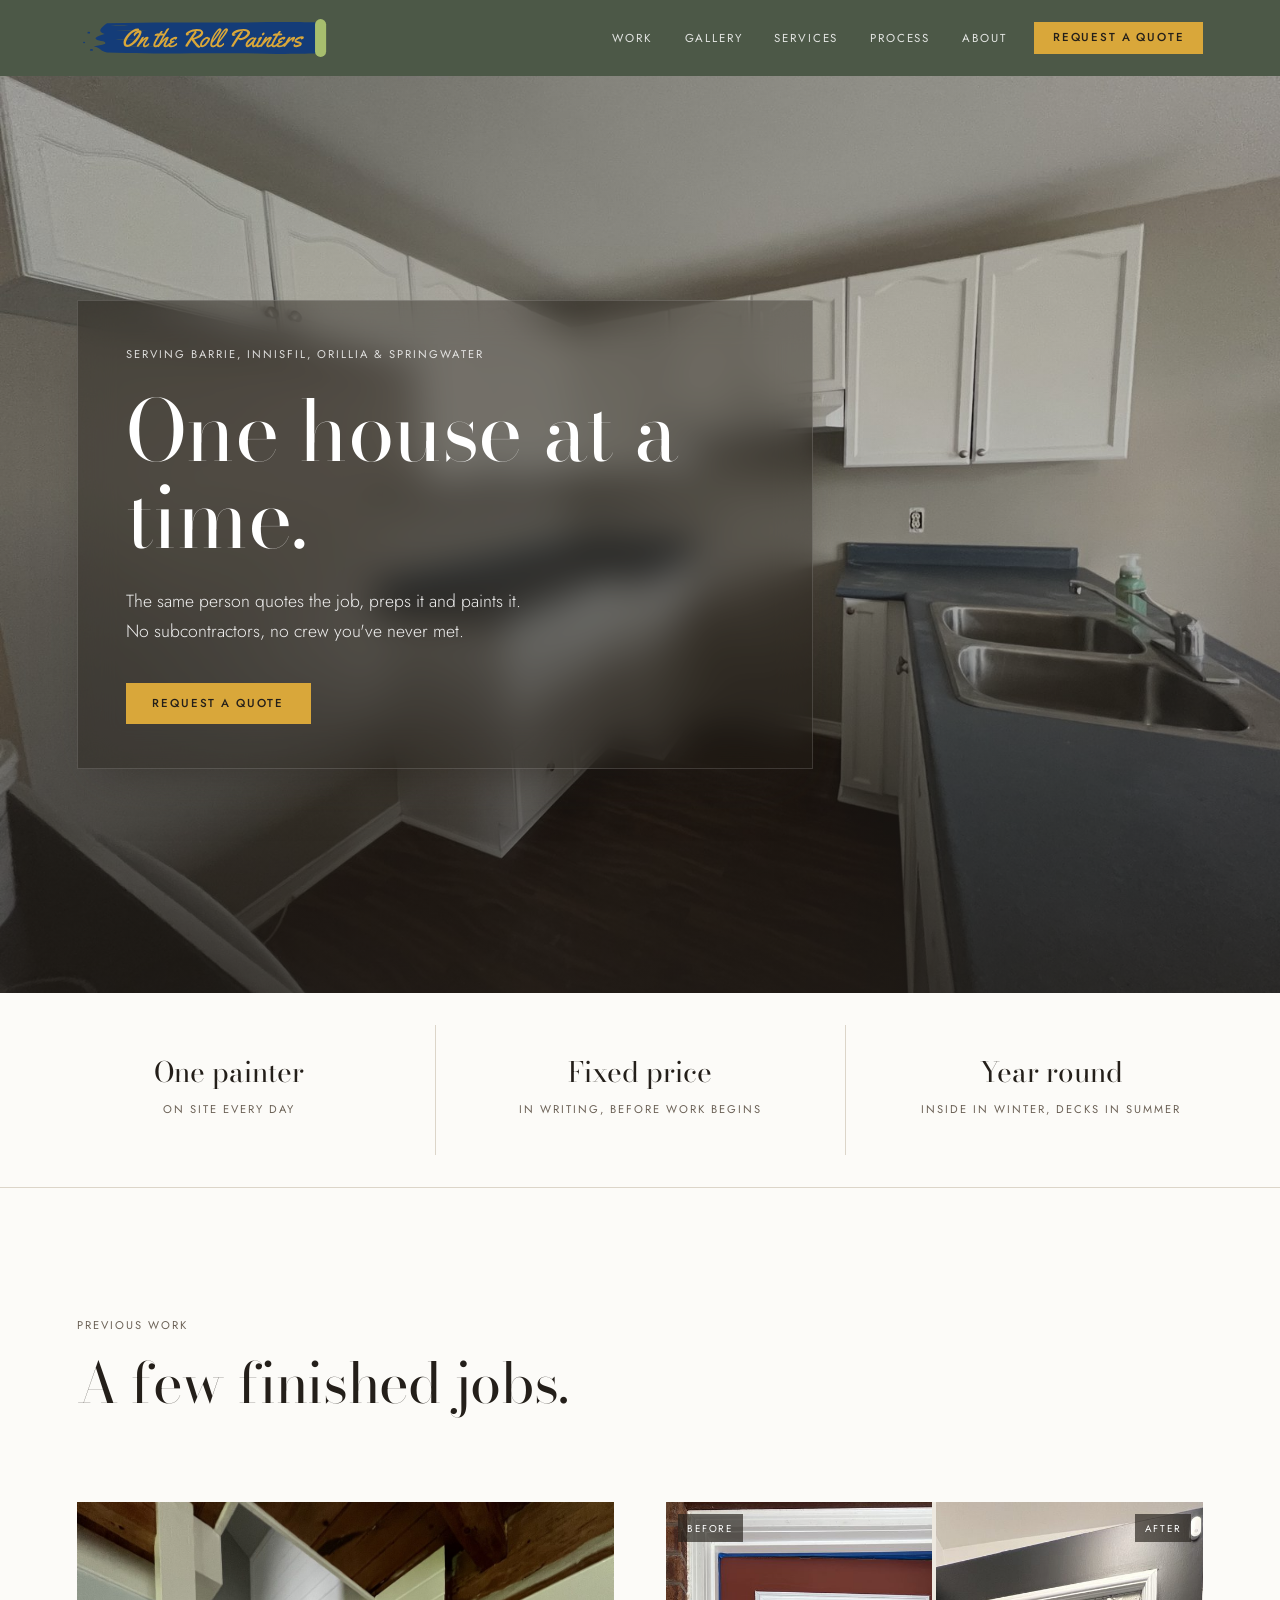
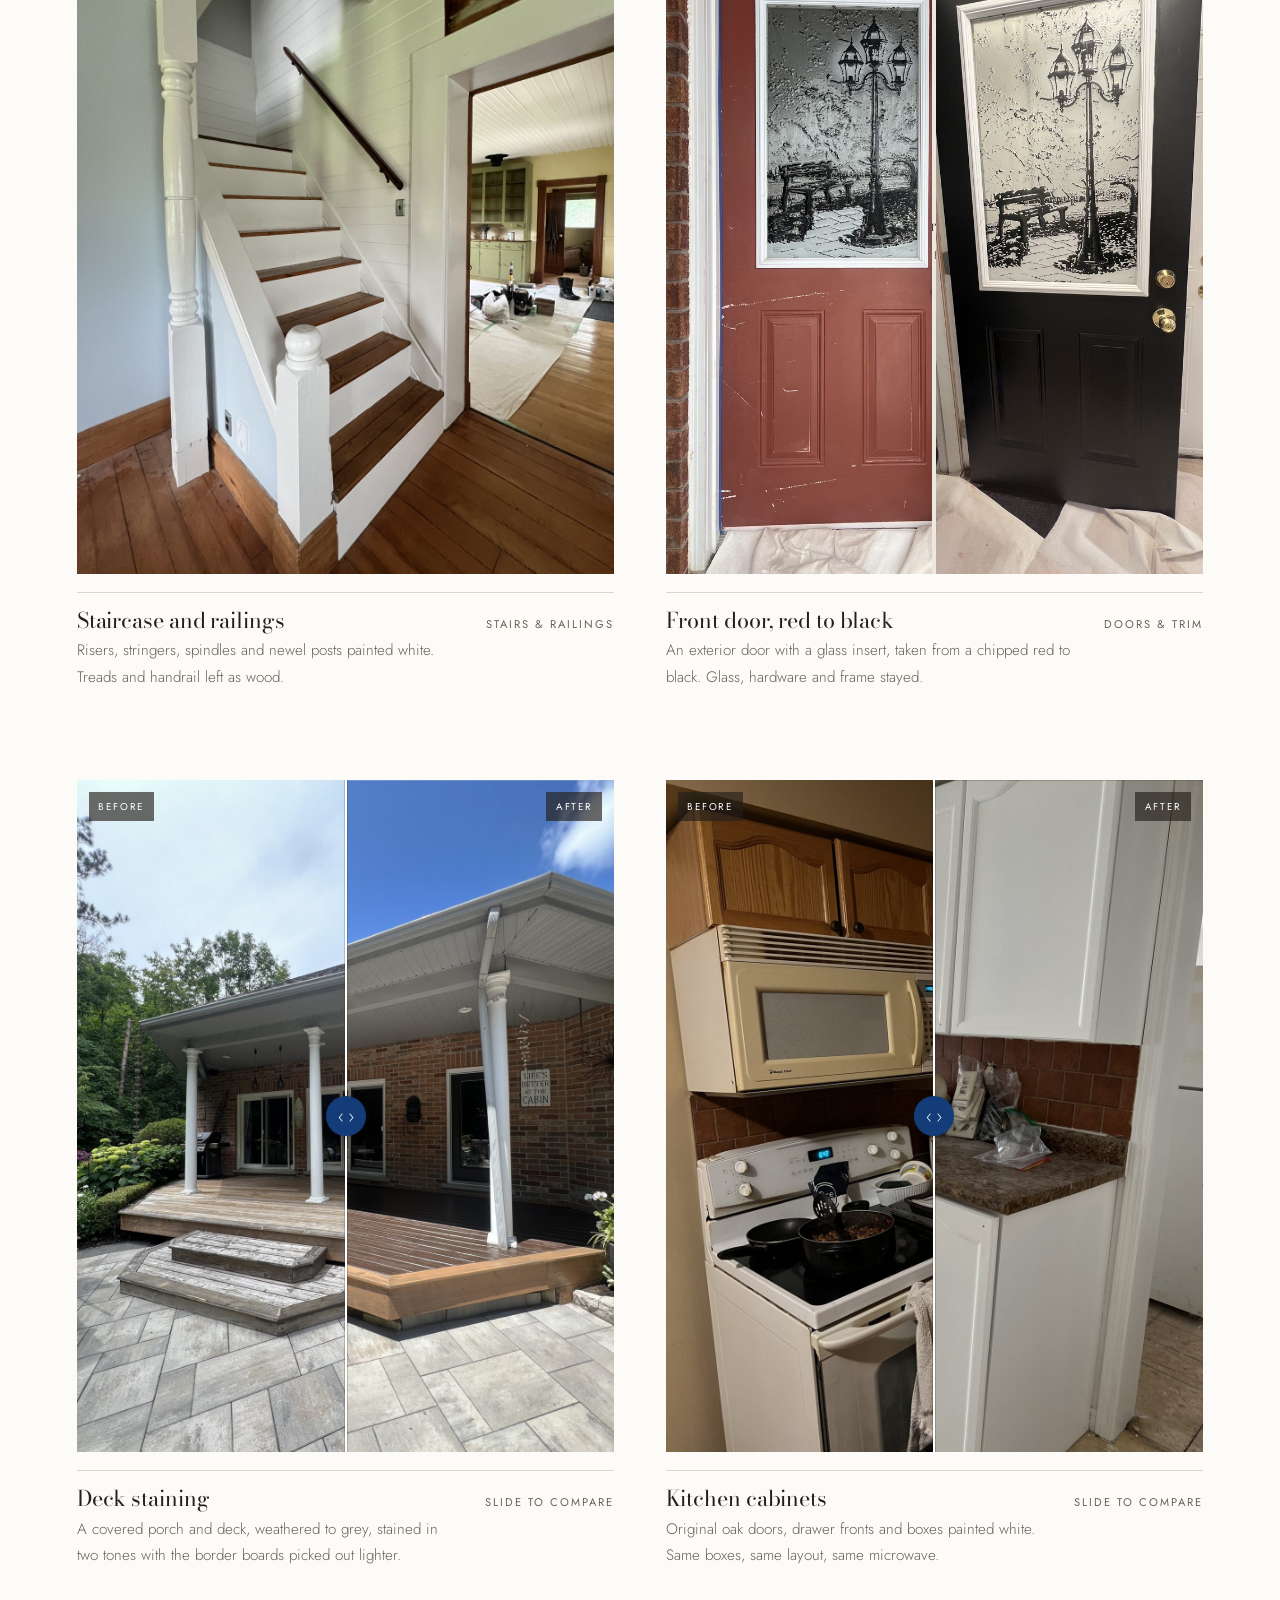
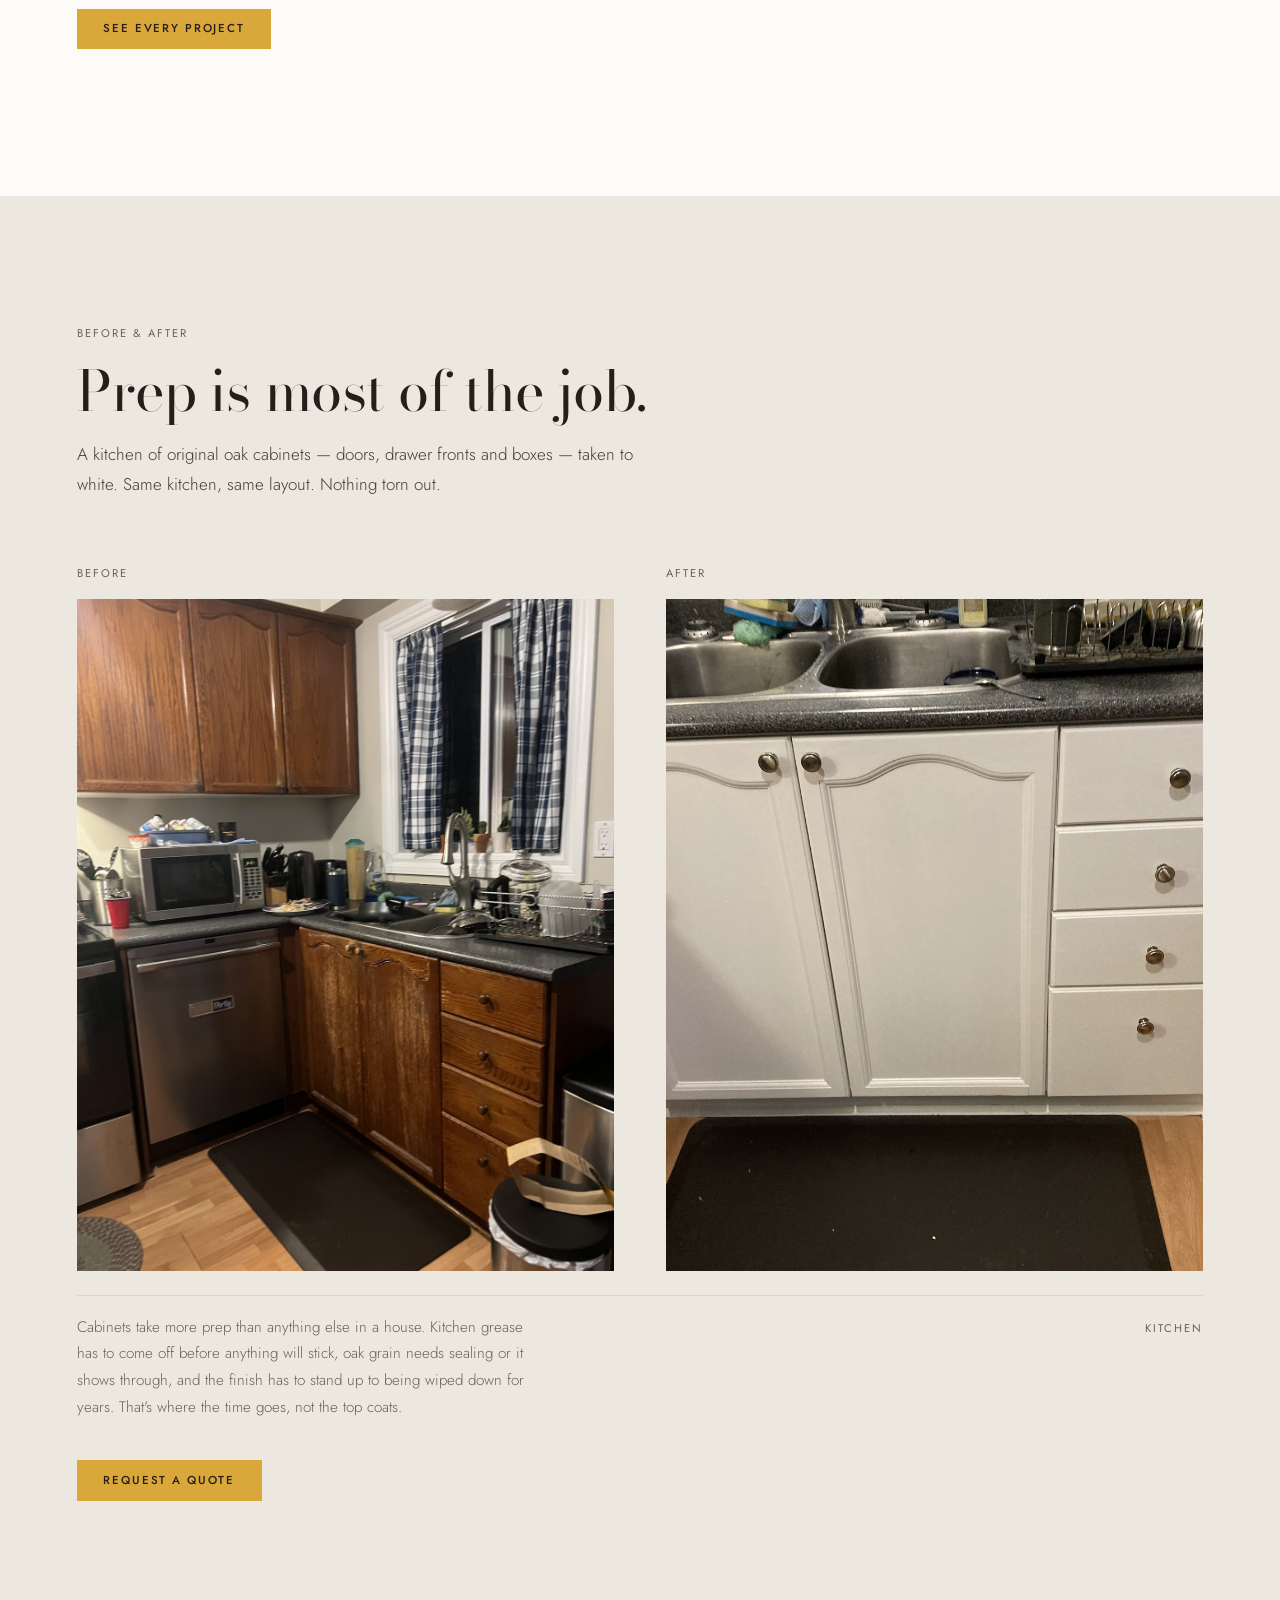
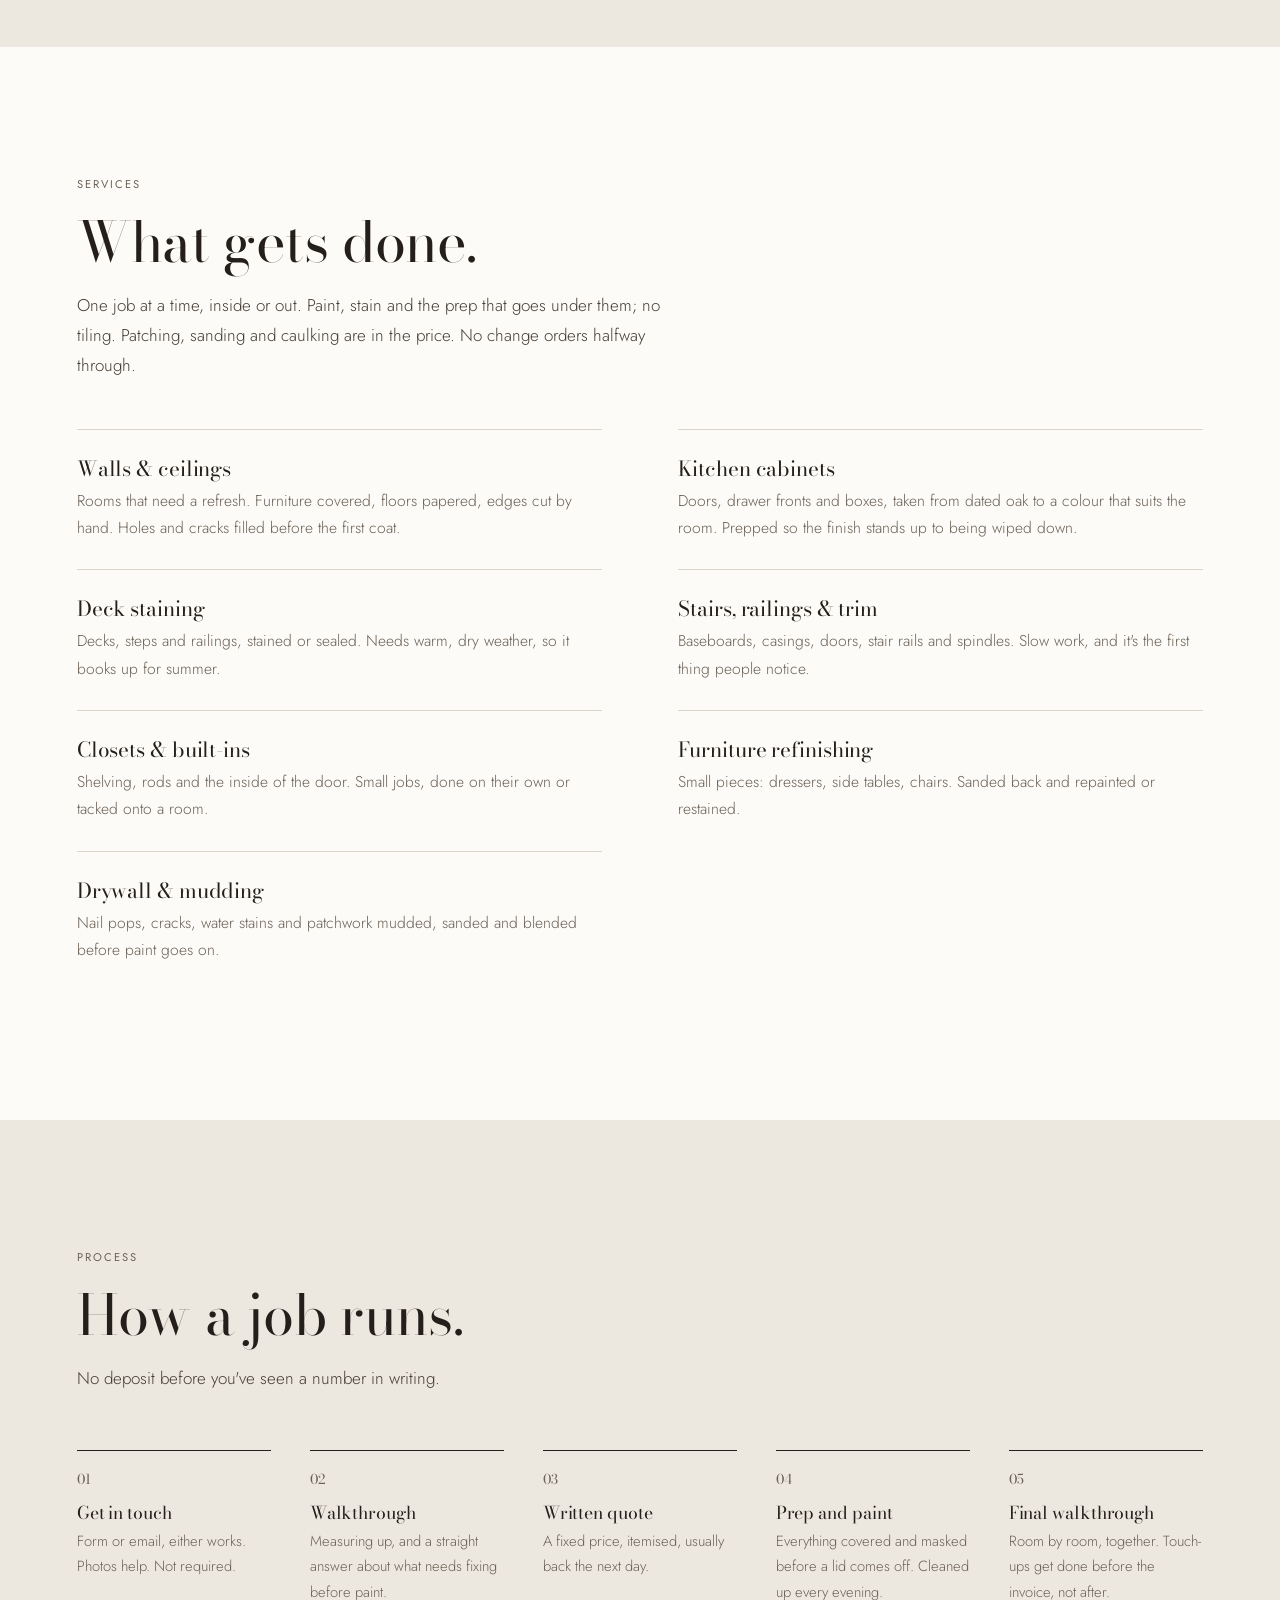
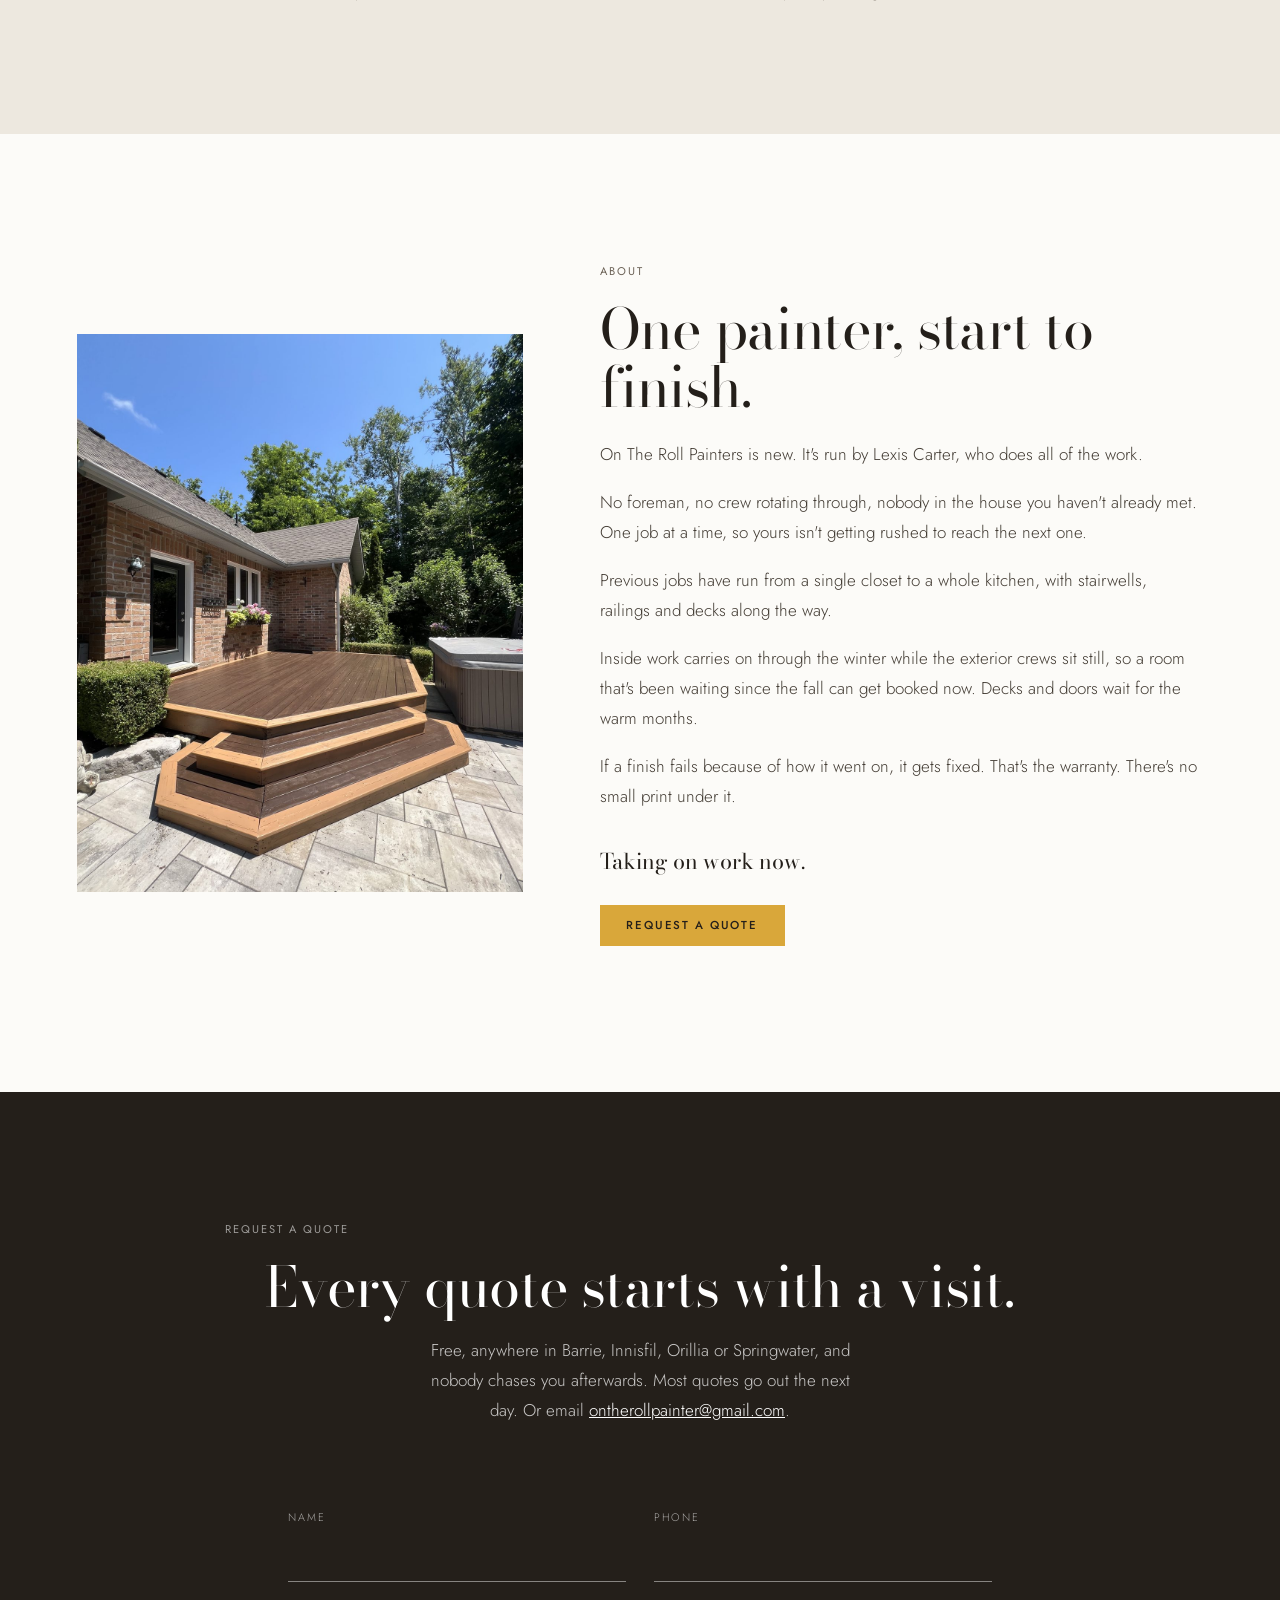
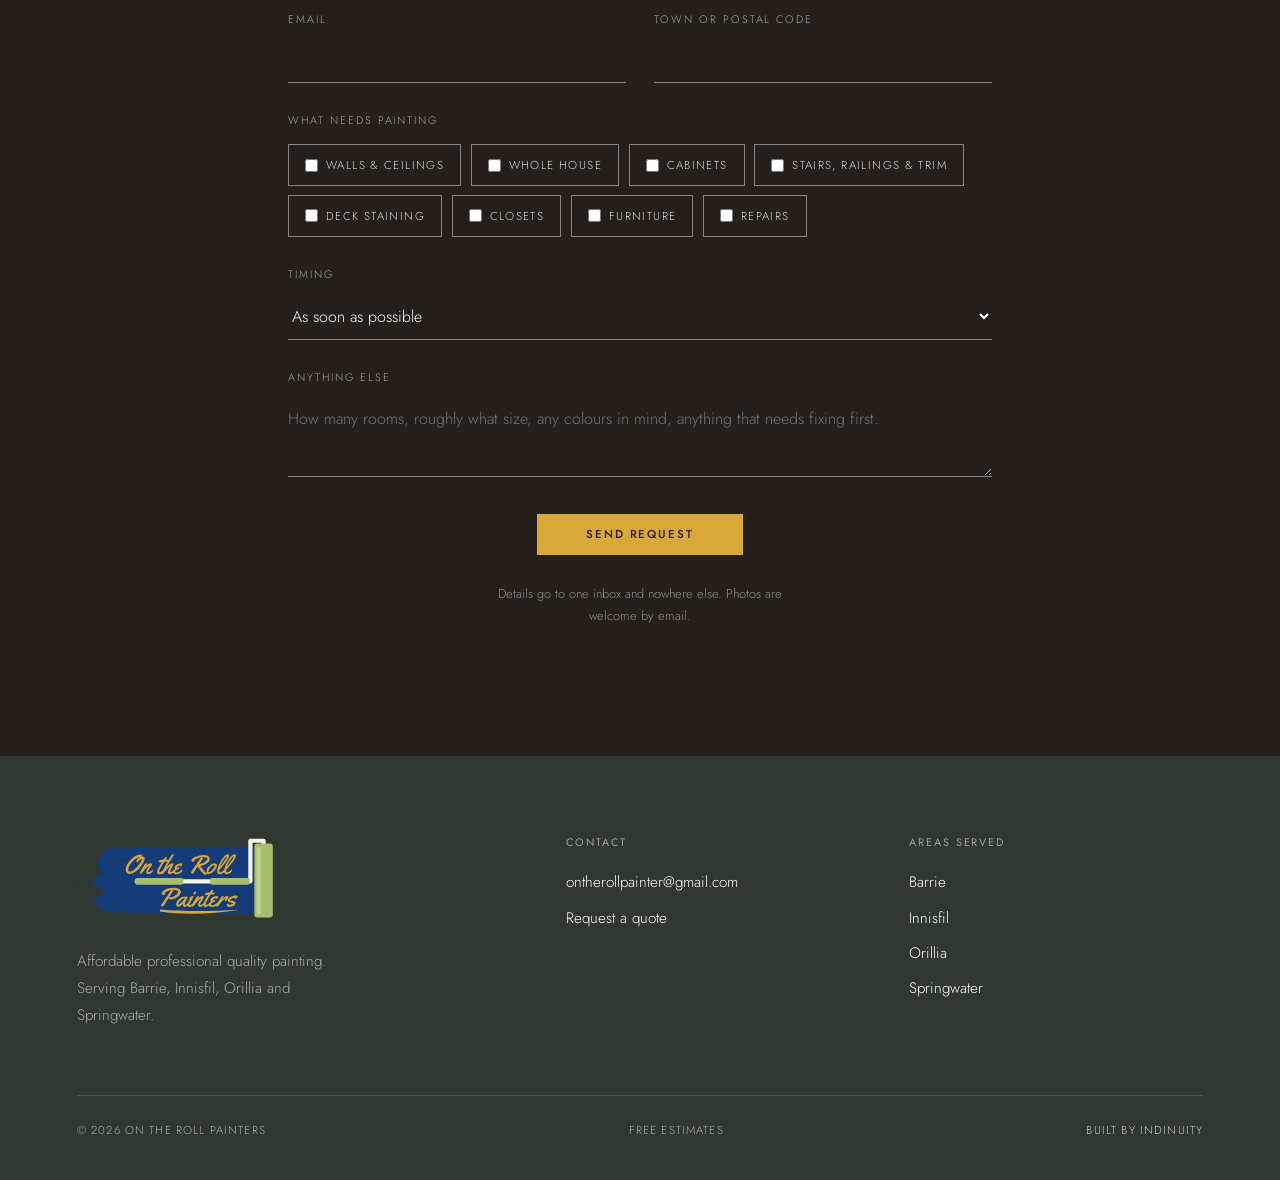
==== index.html @ 5d41229e "Home: front door before/after replaces the stairwell; porch deck slider - The stairwell photo showed" ====
<!DOCTYPE html>
<html lang="en-CA">
<head>
<meta charset="utf-8">
<meta name="viewport" content="width=device-width, initial-scale=1">

<!-- ============================================================
     FILL THESE IN — search for FILL: to find every spot
     ============================================================ -->
<title>On The Roll Painters — Barrie, Innisfil, Orillia &amp; Springwater</title>
<meta name="description" content="Affordable professional quality painting. Serving Barrie, Innisfil, Orillia and Springwater. One painter, careful prep, and a written quote before work starts.">
<link rel="canonical" href="https://ontherollpainter.ca/">
<meta name="theme-color" content="#4C5847">

<meta property="og:type" content="website">
<meta property="og:site_name" content="On The Roll Painters">
<meta property="og:locale" content="en_CA">
<meta property="og:url" content="https://ontherollpainter.ca/">
<meta property="og:title" content="On The Roll Painters — Affordable Professional Quality Painting">
<meta property="og:description" content="Painting, cabinet refinishing and deck staining in Barrie, Innisfil, Orillia and Springwater. Careful prep, tidy sites, and a written quote before any work starts.">
<meta property="og:image" content="https://ontherollpainter.ca/images/og-image.png">
<meta property="og:image:type" content="image/png">
<meta property="og:image:width" content="1200">
<meta property="og:image:height" content="630">
<meta property="og:image:alt" content="On The Roll Painters — navy paint-strip logo on olive. Affordable professional quality painting. Barrie, Innisfil, Orillia, Springwater.">
<meta name="twitter:card" content="summary_large_image">
<meta name="twitter:title" content="On The Roll Painters — Affordable Professional Quality Painting">
<meta name="twitter:description" content="Painting, cabinet refinishing and deck staining in Barrie, Innisfil, Orillia and Springwater. Careful prep, tidy sites, and a written quote before any work starts.">
<meta name="twitter:image" content="https://ontherollpainter.ca/images/og-image.png">

<link rel="icon" href="images/favicon.svg" type="image/svg+xml">
<link rel="icon" href="images/favicon.png" type="image/png" sizes="512x512">
<link rel="apple-touch-icon" href="images/apple-touch-icon.png" sizes="180x180">
<link rel="manifest" href="site.webmanifest">
<link rel="preconnect" href="https://fonts.googleapis.com">
<link rel="preconnect" href="https://fonts.gstatic.com" crossorigin>
<link href="https://fonts.googleapis.com/css2?family=Bodoni+Moda:ital,opsz,wght@0,6..96,400;0,6..96,500;0,6..96,600;1,6..96,400&family=Jost:wght@300;400;500&display=swap" rel="stylesheet">

<!-- FILL: structured data for local search. Keep it in step with the visible page:
     same email, same towns, same services. No phone or address here, by request — do not
     add them without asking. -->
<script type="application/ld+json">
{
  "@context": "https://schema.org",
  "@type": "HousePainter",
  "@id": "https://ontherollpainter.ca/#business",
  "name": "On The Roll Painters",
  "url": "https://ontherollpainter.ca/",
  "email": "ontherollpainter@gmail.com",
  "slogan": "Affordable Professional Quality Painting",
  "description": "Affordable professional quality painting: rooms, kitchen cabinets, stairs and railings, closets, furniture, drywall repair and deck staining. Paint only, no tiling. Serving Barrie, Innisfil, Orillia and Springwater. One painter, start to finish. Written quotes before any work starts.",
  "image": "https://ontherollpainter.ca/images/hero.jpg",
  "logo": "https://ontherollpainter.ca/images/logo-full.png",
  "founder": {"@type": "Person", "name": "Lexis Carter"},
  "areaServed": ["Barrie", "Innisfil", "Orillia", "Springwater"],
  "priceRange": "$",
  "knowsAbout": ["Interior painting", "Kitchen cabinet painting", "Deck staining", "Stair and railing painting", "Closet painting", "Furniture refinishing", "Drywall repair"]
}
</script>

<link rel="stylesheet" href="styles.css">
</head>
<body>

<a class="skip" href="#main">Skip to content</a>

<header class="bar">
  <div class="wrap">
    <a class="brand" href="#top">
      <img src="images/logo.svg" alt="On The Roll Painters" width="1497" height="261">
    </a>
    <button class="menu-btn" type="button" aria-expanded="false" aria-controls="nav">Menu</button>
    <nav id="nav" aria-label="Main">
      <a href="#work">Work</a>
      <a href="gallery.html">Gallery</a>
      <a href="#services">Services</a>
      <a href="#process">Process</a>
      <a href="#about">About</a>
      <a href="#quote" class="navcta">Request a quote</a>
    </nav>
    <a class="mini" href="#quote">Quote</a>
    <a class="btn btn-sm" href="#quote">Request a quote</a>
  </div>
</header>

<main id="main">

<section class="hero">
  <figure class="shot">
    <img src="images/hero.jpg" alt="A kitchen with freshly painted white cabinets and dark counters" fetchpriority="high" decoding="async" onerror="this.classList.add('missing')">
    <span class="ph" aria-hidden="true"><b>images/hero.jpg</b>Your strongest photograph, landscape, shot in good light</span>
  </figure>
  <div class="scrim"></div>
  <div class="hero-inner wrap">
    <div class="hero-panel">
      <p class="caps kicker">Serving Barrie, Innisfil, Orillia &amp; Springwater</p>
      <h1>One house at a time.</h1>
      <p class="lede">The same person quotes the job, preps it and paints it. No subcontractors, no crew you've never met.</p>
      <a class="btn" href="#quote">Request a quote</a>
    </div>
  </div>
</section>

<div class="specs">
  <div class="wrap">
    <!-- FILL: these are promises, not history, so they are all true from day one.
         When you get liability insurance, add a fourth panel here:
         <div><b>Insured</b><span class="caps">$2M liability coverage</span></div>
         and change .specs .wrap to repeat(4,1fr) in the CSS above. -->
    <div><b>One painter</b><span class="caps">On site every day</span></div>
    <div><b>Fixed price</b><span class="caps">In writing, before work begins</span></div>
    <div><b>Year round</b><span class="caps">Inside in winter, decks in summer</span></div>
  </div>
</div>

<section id="work">
  <div class="wrap">
    <div class="narrow">
      <p class="caps">Previous work</p>
      <h2>A few finished jobs.</h2>
    </div>

    <!-- FILL: one plate per completed project. The captions below describe what is visible
         in each photo and nothing more — add the detail only you know (what was wrong,
         what you did first, how long it took) and keep it true. The right-hand line
         describes scope rather than dates or addresses. To add a town for the local-search
         benefit, "Barrie" reads fine; "Barrie · 9 days" is a claim you then have to stand
         behind. Photos are portrait pairs; to use a landscape photo on its own, copy the
         single-plate markup from the git history or ask. -->
    <div class="plate pair">
      <div>
        <figure class="shot">
          <img src="images/work-01.jpg" alt="Staircase with white-painted risers and spindles and bare wood treads" loading="lazy" decoding="async" onerror="this.classList.add('missing')">
          <span class="ph" aria-hidden="true"><b>images/work-01.jpg</b>Portrait</span>
        </figure>
        <div class="cap">
          <div>
            <h3>Staircase and railings</h3>
            <p>Risers, stringers, spindles and newel posts painted white. Treads and handrail left as wood.</p>
          </div>
          <div class="meta caps">Stairs &amp; railings</div>
        </div>
      </div>
      <div>
        <!-- Two photos of the same door from different angles, so side by side rather
             than a slider. Each half is cropped to the door; object-position picks where. -->
        <figure class="shot twin twin-door">
          <img class="before" src="images/gallery/front-door-before-1.jpg" alt="A worn red front door with a glass insert, before painting" loading="lazy" decoding="async" onerror="this.classList.add('missing')">
          <img class="after" src="images/gallery/front-door-after-1.jpg" alt="The same door painted black" loading="lazy" decoding="async" onerror="this.classList.add('missing')">
          <span class="ph" aria-hidden="true"><b>images/gallery/front-door-before-1.jpg + -after-1.jpg</b>Before and after, side by side</span>
          <span class="tag tag-b" aria-hidden="true">Before</span>
          <span class="tag tag-a" aria-hidden="true">After</span>
        </figure>
        <div class="cap">
          <div>
            <h3>Front door, red to black</h3>
            <p>An exterior door with a glass insert, taken from a chipped red to black. Glass, hardware and frame stayed.</p>
          </div>
          <div class="meta caps">Doors &amp; trim</div>
        </div>
      </div>
    </div>

    <!-- Before/after sliders. Each needs two photos of the same subject from roughly the
         same spot: images/work-NN-before.jpg and images/work-NN-after.jpg. Drag, hover,
         or use the arrow keys. To turn a slider back into a single photo, copy a figure
         from the pair above. -->
    <div class="plate pair">
      <div>
        <figure class="shot compare">
          <img class="before" src="images/work-03-before.jpg" alt="A covered back porch and deck before staining, the boards weathered to grey" loading="lazy" decoding="async" onerror="this.classList.add('missing')">
          <img class="after" src="images/work-03-after.jpg" alt="The same porch and deck after staining, in two tones" loading="lazy" decoding="async" onerror="this.classList.add('missing')">
          <span class="ph" aria-hidden="true"><b>images/work-03-before.jpg + -after.jpg</b>Before and after, same angle</span>
          <span class="tag tag-b" aria-hidden="true">Before</span>
          <span class="tag tag-a" aria-hidden="true">After</span>
          <span class="divider" aria-hidden="true"></span>
          <input type="range" min="0" max="100" value="50" aria-label="Compare before and after: slide to reveal">
        </figure>
        <div class="cap">
          <div>
            <h3>Deck staining</h3>
            <p>A covered porch and deck, weathered to grey, stained in two tones with the border boards picked out lighter.</p>
          </div>
          <div class="meta caps">Slide to compare</div>
        </div>
      </div>
      <div>
        <figure class="shot compare">
          <img class="before" src="images/work-04-before.jpg" alt="Kitchen with original oak cabinets around the stove, before painting" loading="lazy" decoding="async" onerror="this.classList.add('missing')">
          <img class="after" src="images/work-04-after.jpg" alt="The same kitchen with the cabinets painted white" loading="lazy" decoding="async" onerror="this.classList.add('missing')">
          <span class="ph" aria-hidden="true"><b>images/work-04-before.jpg + -after.jpg</b>Before and after, same angle</span>
          <span class="tag tag-b" aria-hidden="true">Before</span>
          <span class="tag tag-a" aria-hidden="true">After</span>
          <span class="divider" aria-hidden="true"></span>
          <input type="range" min="0" max="100" value="50" aria-label="Compare before and after: slide to reveal">
        </figure>
        <div class="cap">
          <div>
            <h3>Kitchen cabinets</h3>
            <p>Original oak doors, drawer fronts and boxes painted white. Same boxes, same layout, same microwave.</p>
          </div>
          <div class="meta caps">Slide to compare</div>
        </div>
      </div>
    </div>

    <!-- To add more jobs, copy a pair above and change the images and captions. -->
    <p class="cta-row"><a class="btn" href="gallery.html">See every project</a></p>
  </div>
</section>

<section class="stone" id="beforeafter">
  <div class="wrap">
    <div class="narrow">
      <p class="caps">Before &amp; after</p>
      <h2>Prep is most of the job.</h2>
      <!-- FILL: this describes what the two photos show. Add what only you know — what
           was wrong with the old finish, what you did first, how many days — and keep it
           true. This is the most persuasive paragraph on the site, so be concrete. -->
      <p>A kitchen of original oak cabinets — doors, drawer fronts and boxes — taken to white. Same kitchen, same layout. Nothing torn out.</p>
    </div>

    <div class="pair ba-pair">
      <div>
        <p class="caps pair-label">Before</p>
        <figure class="shot">
          <img src="images/before.jpg" alt="Kitchen with original oak cabinets around the sink, before painting" loading="lazy" decoding="async" onerror="this.classList.add('missing')">
          <span class="ph" aria-hidden="true"><b>images/before.jpg</b>Before</span>
        </figure>
      </div>
      <div>
        <p class="caps pair-label">After</p>
        <figure class="shot">
          <img src="images/after.jpg" alt="The same kitchen, cabinets and drawers painted white" loading="lazy" decoding="async" onerror="this.classList.add('missing')">
          <span class="ph" aria-hidden="true"><b>images/after.jpg</b>After</span>
        </figure>
      </div>
    </div>

    <div class="cap ba-cap">
      <!-- FILL: confirm this matches how the job was actually done. -->
      <div><p>Cabinets take more prep than anything else in a house. Kitchen grease has to come off before anything will stick, oak grain needs sealing or it shows through, and the finish has to stand up to being wiped down for years. That's where the time goes, not the top coats.</p></div>
      <div class="meta caps">Kitchen</div>
    </div>

    <p class="cta-row"><a class="btn" href="#quote">Request a quote</a></p>
  </div>
</section>

<section id="services">
  <div class="wrap">
    <div class="narrow">
      <p class="caps">Services</p>
      <h2>What gets done.</h2>
      <p>One job at a time, inside or out. Paint, stain and the prep that goes under them; no tiling. Patching, sanding and caulking are in the price. No change orders halfway through.</p>
    </div>

    <!-- FILL: this list matches the business card. If you drop or add a service, change
         the form's checkboxes further down and the "knowsAbout" list in the <head> too. -->
    <div class="list">
      <article class="item">
        <h3>Walls &amp; ceilings</h3>
        <p>Rooms that need a refresh. Furniture covered, floors papered, edges cut by hand. Holes and cracks filled before the first coat.</p>
      </article>
      <article class="item">
        <h3>Kitchen cabinets</h3>
        <p>Doors, drawer fronts and boxes, taken from dated oak to a colour that suits the room. Prepped so the finish stands up to being wiped down.</p>
      </article>
      <article class="item">
        <h3>Deck staining</h3>
        <p>Decks, steps and railings, stained or sealed. Needs warm, dry weather, so it books up for summer.</p>
      </article>
      <article class="item">
        <h3>Stairs, railings &amp; trim</h3>
        <p>Baseboards, casings, doors, stair rails and spindles. Slow work, and it's the first thing people notice.</p>
      </article>
      <article class="item">
        <h3>Closets &amp; built-ins</h3>
        <p>Shelving, rods and the inside of the door. Small jobs, done on their own or tacked onto a room.</p>
      </article>
      <article class="item">
        <h3>Furniture refinishing</h3>
        <p>Small pieces: dressers, side tables, chairs. Sanded back and repainted or restained.</p>
      </article>
      <article class="item">
        <h3>Drywall &amp; mudding</h3>
        <p>Nail pops, cracks, water stains and patchwork mudded, sanded and blended before paint goes on.</p>
      </article>
    </div>
  </div>
</section>

<section id="process" class="stone">
  <div class="wrap">
    <div class="narrow">
      <p class="caps">Process</p>
      <h2>How a job runs.</h2>
      <p>No deposit before you've seen a number in writing.</p>
    </div>
    <div class="steps">
      <article class="step"><h3>Get in touch</h3><p>Form or email, either works. Photos help. Not required.</p></article>
      <article class="step"><h3>Walkthrough</h3><p>Measuring up, and a straight answer about what needs fixing before paint.</p></article>
      <article class="step"><h3>Written quote</h3><p>A fixed price, itemised, usually back the next day.</p></article>
      <article class="step"><h3>Prep and paint</h3><p>Everything covered and masked before a lid comes off. Cleaned up every evening.</p></article>
      <article class="step"><h3>Final walkthrough</h3><p>Room by room, together. Touch-ups get done before the invoice, not after.</p></article>
    </div>
  </div>
</section>

<section id="about">
  <div class="wrap about-grid">
    <!-- No photo of the painter on the site, by request. A finished job sits here instead. -->
    <figure class="shot">
      <img src="images/about.jpg" alt="Two-tone multi-level deck and steps, freshly stained" loading="lazy" decoding="async" onerror="this.classList.add('missing')">
      <span class="ph" aria-hidden="true"><b>images/about.jpg</b>A finished job, portrait orientation</span>
    </figure>
    <div>
      <p class="caps">About</p>
      <!-- FILL: rewrite these paragraphs if the voice is not yours, but keep them in
           third person and keep them true. Do not add "our team" or "our experienced
           staff" — there is one painter, and that is the selling point. -->
      <h2>One painter, start to finish.</h2>
      <p>On The Roll Painters is new. It's run by Lexis Carter, who does all of the work.</p>
      <p>No foreman, no crew rotating through, nobody in the house you haven't already met. One job at a time, so yours isn't getting rushed to reach the next one.</p>
      <!-- FILL: adjust this line to match the projects you have actually completed, or delete it. -->
      <p>Previous jobs have run from a single closet to a whole kitchen, with stairwells, railings and decks along the way.</p>
      <p>Inside work carries on through the winter while the exterior crews sit still, so a room that's been waiting since the fall can get booked now. Decks and doors wait for the warm months.</p>
      <p>If a finish fails because of how it went on, it gets fixed. That's the warranty. There's no small print under it.</p>
      <p class="signoff">Taking on work now.</p>
      <p class="cta-row"><a class="btn" href="#quote">Request a quote</a></p>
    </div>
  </div>
</section>

<!-- ============================================================
     REVIEWS — add this section back once you have two or three real ones.
     Paste it directly above the quote section below, and use real first names.
     Ask every client for a Google review the day you finish. It is the single
     highest-value thing you can do in your first year.

<section id="reviews" class="stone">
  <div class="wrap centered">
    <p class="caps">Clients</p>
    <blockquote class="pull">Your best review goes here, in full.</blockquote>
    <p class="caps attrib">First name · Town</p>
    <div class="small-reviews">
      <div>
        <p>A second review.</p>
        <p class="caps">First name · Town</p>
      </div>
      <div>
        <p>A third review.</p>
        <p class="caps">First name · Town</p>
      </div>
    </div>
  </div>
</section>

     ============================================================ -->

<section class="quote" id="quote">
  <div class="wrap">
    <div class="qhead">
      <p class="caps">Request a quote</p>
      <h2>Every quote starts with a visit.</h2>
      <p class="lead">Free, anywhere in Barrie, Innisfil, Orillia or Springwater, and nobody chases you afterwards. Most quotes go out the next day. Or email <a href="mailto:ontherollpainter@gmail.com">ontherollpainter@gmail.com</a>.</p>
    </div>

    <!-- FILL: replace YOUR_FORM_ID with your Formspree endpoint — see README -->
    <form id="quoteForm" action="https://formspree.io/f/YOUR_FORM_ID" method="POST">
      <div class="row">
        <div><label for="name">Name</label><input id="name" name="name" type="text" autocomplete="name" required></div>
        <div><label for="phone">Phone</label><input id="phone" name="phone" type="tel" autocomplete="tel" required></div>
      </div>
      <div class="row">
        <div><label for="email">Email</label><input id="email" name="email" type="email" autocomplete="email" required></div>
        <div><label for="area">Town or postal code</label><input id="area" name="area" type="text" autocomplete="postal-code"></div>
      </div>

      <fieldset>
        <legend>What needs painting</legend>
        <div class="checks">
          <label><input type="checkbox" name="work[]" value="Walls and ceilings"> Walls &amp; ceilings</label>
          <label><input type="checkbox" name="work[]" value="Whole house"> Whole house</label>
          <label><input type="checkbox" name="work[]" value="Cabinets"> Cabinets</label>
          <label><input type="checkbox" name="work[]" value="Stairs, railings and trim"> Stairs, railings &amp; trim</label>
          <label><input type="checkbox" name="work[]" value="Deck staining"> Deck staining</label>
          <label><input type="checkbox" name="work[]" value="Closets"> Closets</label>
          <label><input type="checkbox" name="work[]" value="Furniture"> Furniture</label>
          <label><input type="checkbox" name="work[]" value="Repairs"> Repairs</label>
        </div>
      </fieldset>

      <div>
        <label for="when">Timing</label>
        <select id="when" name="timeline">
          <option>As soon as possible</option>
          <option>Within a month</option>
          <option>In the next few months</option>
          <option>Pricing it out for now</option>
        </select>
      </div>

      <div>
        <label for="details">Anything else</label>
        <textarea id="details" name="details" placeholder="How many rooms, roughly what size, any colours in mind, anything that needs fixing first."></textarea>
      </div>

      <input type="hidden" name="_subject" value="Quote request from ontherollpainter.ca">
      <input type="text" name="_gotcha" class="honey" tabindex="-1" autocomplete="off" aria-hidden="true">
      <button class="btn" type="submit">Send request</button>
      <p class="fine">Details go to one inbox and nowhere else. Photos are welcome by email.</p>
      <p class="formnote" id="formnote" role="status" aria-live="polite"></p>
    </form>
  </div>
</section>

</main>

<footer>
  <div class="wrap">
    <div class="foot">
      <div>
        <img class="mark" src="images/logo-stacked.svg" alt="On The Roll Painters" width="1260" height="539">
        <p class="blurb">Affordable professional quality painting. Serving Barrie, Innisfil, Orillia and Springwater.</p>
      </div>
      <div>
        <h4>Contact</h4>
        <ul>
          <!-- No phone number or address on the site, by request. Email and the form only. -->
          <li><a href="mailto:ontherollpainter@gmail.com">ontherollpainter@gmail.com</a></li>
          <li><a href="#quote">Request a quote</a></li>
        </ul>
      </div>
      <div>
        <h4>Areas served</h4>
        <!-- FILL: delete any town you would not actually drive to. This list is a large
             part of how you get found in local search, so keep it honest and specific. -->
        <ul>
          <li>Barrie</li>
          <li>Innisfil</li>
          <li>Orillia</li>
          <li>Springwater</li>
        </ul>
      </div>
    </div>
    <div class="legal">
      <span>&copy; <span id="yr">2026</span> On The Roll Painters</span>
      <!-- FILL: add "Fully insured ·" in front once you have a policy. Not before. -->
      <span>Free estimates</span>
      <span><a href="https://indinuity.com" target="_blank" rel="noopener">Built by Indinuity</a></span>
    </div>
  </div>
</footer>

<dialog id="lb" aria-labelledby="lb-title">
  <p id="lb-title" class="sr-only">Enlarged photo</p>
  <button class="close" type="button" autofocus>Close</button>
</dialog>

<script src="site.js" defer></script>
</body>
</html>
---- styles.css ----
/* ============================================================
   PALETTE — earth tones, with the mark drawn for them
   Olive #4C5847 header, Deep Olive #2F3730 footer. The logo sits on
   those with a Navy #143C78 strip, Gold #D9A73A lettering and a
   sage-lime #A7BE6E roller. Neutral elsewhere so the photographs carry the
   colour: gold is reserved for the one thing we want people to do
   (the quote buttons) and the strip's navy marks the before/after
   slider handles. Gold fails contrast with white text, so it always
   carries ink text.
   ============================================================ */
:root{
  --ink:#241F1A;        /* Ink: body text on light backgrounds */
  --body:#443D35;
  --grey:#6B6156;       /* warm grey; dark enough to pass AA on both paper and stone */
  --paper:#FCFBF8;      /* warm off-white */
  --stone:#EDE8DF;      /* limestone */
  --hair:#DCD5C9;
  --brand:#4C5847;      /* Olive: header */
  --brand-deep:#2F3730; /* Deep Olive: footer */
  --accent:#D9A73A;     /* Gold: buttons, checked chips, selection */
  --roller:#143C78;     /* Navy, the paint strip: slider handles */

  --display:"Bodoni Moda",Georgia,serif;
  --ui:"Jost",system-ui,sans-serif;

  --pad:clamp(1.25rem,6vw,6rem);
  --maxw:80rem;
  --narrow:46rem;
  --bar-h:4.75rem;
}

*{box-sizing:border-box}
::selection{background:var(--accent);color:var(--ink)}
html{scroll-behavior:smooth;scroll-padding-top:var(--bar-h)}
body{
  margin:0;background:var(--paper);color:var(--body);
  font-family:var(--ui);font-weight:300;font-size:1.0625rem;line-height:1.75;
  -webkit-font-smoothing:antialiased;
}
img{max-width:100%;display:block}
a{color:inherit}

h1,h2,h3{font-family:var(--display);font-weight:400;color:var(--ink);margin:0;line-height:1.04;letter-spacing:-0.005em}
h1{font-size:clamp(2.75rem,7.5vw,6rem)}
h2{font-size:clamp(2rem,4.6vw,3.5rem)}
h3{font-size:1.5rem}
p{margin:0 0 1.15rem;max-width:60ch}

/* small tracked caps: the caption voice of the genre, used sparingly */
.caps{
  font-family:var(--ui);font-weight:400;font-size:.7rem;
  letter-spacing:.18em;text-transform:uppercase;color:var(--grey);
}

.wrap{max-width:var(--maxw);margin-inline:auto;padding-inline:var(--pad)}
.narrow{max-width:var(--narrow)}
.narrow h2,.qhead h2{margin:.75rem 0 1.25rem}
section{padding-block:clamp(4.5rem,10vw,9rem)}
.stone{background:var(--stone)}
.centered{text-align:center}
.centered p{margin-inline:auto}
.rule{height:1px;background:var(--hair);border:0;margin:0}
.cta-row{margin-top:2.5rem}

:focus-visible{outline:2px solid var(--ink);outline-offset:4px}
.bar :focus-visible{outline-color:#fff}
.quote :focus-visible,footer :focus-visible{outline-color:var(--accent)}

/* keyboard users can jump past the header; invisible until focused */
.skip{
  position:absolute;left:-999px;top:0;z-index:100;
  background:var(--ink);color:#fff;padding:.75rem 1.25rem;text-decoration:none;
  font-family:var(--ui);font-size:.72rem;letter-spacing:.16em;text-transform:uppercase;
}
.skip:focus{left:var(--pad);top:var(--pad)}
.sr-only{position:absolute;width:1px;height:1px;overflow:hidden;clip:rect(0 0 0 0);white-space:nowrap}

/* ---------- header ---------- */
.bar{position:sticky;top:0;z-index:60;background:var(--brand);color:#fff}
.bar .wrap{display:flex;align-items:center;gap:1.75rem;min-height:var(--bar-h)}
.brand{display:flex;align-items:center;gap:1.1rem;text-decoration:none;margin-right:auto;min-width:0}
.brand img{height:2.75rem;width:auto;display:block}
nav{display:flex;gap:2rem;align-items:center}
nav a{font-family:var(--ui);font-weight:400;font-size:.72rem;letter-spacing:.16em;text-transform:uppercase;text-decoration:none;color:rgba(255,255,255,.85)}
nav a:hover{color:#fff}
.mini{display:none;font-family:var(--ui);font-size:.72rem;letter-spacing:.16em;text-transform:uppercase;text-decoration:none;white-space:nowrap;color:#fff}
.navcta{display:none}
.menu-btn{display:none;background:none;border:0;color:#fff;font-family:var(--ui);font-size:.72rem;letter-spacing:.16em;text-transform:uppercase;cursor:pointer;padding:.5rem}

/* ---------- buttons ---------- */
.btn{
  font-family:var(--ui);font-weight:500;font-size:.72rem;letter-spacing:.16em;text-transform:uppercase;
  background:var(--accent);color:var(--ink);text-decoration:none;border:1px solid var(--accent);
  padding:.85rem 1.6rem;border-radius:0;cursor:pointer;display:inline-block;line-height:1;white-space:nowrap;
  transition:background .2s,color .2s,border-color .2s;
}
.btn:hover{background:var(--ink);color:#fff;border-color:var(--ink)}
.bar .btn:hover,.hero .btn:hover{background:#fff;color:var(--ink);border-color:#fff}
.btn-sm{padding:.6rem 1.1rem}

/* ---------- photo placeholders ---------- */
.shot{position:relative;overflow:hidden;background:var(--stone);margin:0}
.shot img{position:relative;z-index:1;width:100%;height:100%;object-fit:cover}
.shot img.missing{display:none}
.shot.zoomable{cursor:zoom-in}
.ph{
  position:absolute;inset:0;z-index:0;display:grid;place-content:center;gap:.4rem;text-align:center;padding:1.5rem;
  font-family:var(--ui);font-weight:400;font-size:.68rem;letter-spacing:.16em;text-transform:uppercase;color:var(--grey);
  background:var(--stone);
}
.ph b{font-family:var(--display);font-size:1rem;letter-spacing:0;text-transform:none;font-weight:400;color:var(--body);display:block}

/* ---------- hero ---------- */
.hero{position:relative;min-height:80vh;min-height:min(84svh,760px);display:grid;align-items:end;color:#fff;overflow:hidden}
.hero .shot{position:absolute;inset:0;z-index:0}
.hero .scrim{position:absolute;inset:0;z-index:2;background:linear-gradient(180deg,rgba(36,31,26,.18) 0%,rgba(36,31,26,.28) 45%,rgba(36,31,26,.78) 100%)}
.hero-inner{position:relative;z-index:3;padding-block:clamp(3.5rem,9vw,6rem);width:100%}
/* frosted panel: blurs the photo only where the text sits, so pale walls
   and cabinets stop competing with the white type */
.hero-panel{
  display:inline-block;max-width:min(100%,46rem);padding:clamp(1.5rem,4vw,2.75rem) clamp(1.5rem,4vw,3rem);
  background:rgba(36,31,26,.42);-webkit-backdrop-filter:blur(18px) saturate(.9);backdrop-filter:blur(18px) saturate(.9);
  border:1px solid rgba(255,255,255,.14);box-shadow:0 1.5rem 3rem -1.5rem rgba(36,31,26,.6);
}
@supports not ((backdrop-filter:blur(1px)) or (-webkit-backdrop-filter:blur(1px))){.hero-panel{background:rgba(36,31,26,.72)}}
.hero-panel>:last-child{margin-bottom:0}
.hero h1{color:#fff;max-width:14ch;font-size:clamp(2.3rem,6.8vw,5.25rem)}
.hero .kicker{color:rgba(255,255,255,.82);margin-bottom:1.4rem}
.hero .lede{font-size:1.1rem;color:rgba(255,255,255,.92);max-width:40ch;margin:1.5rem 0 2.25rem}

/* ---------- spec bar ---------- */
.specs{border-bottom:1px solid var(--hair)}
.specs .wrap{display:grid;grid-template-columns:repeat(3,1fr)}
.specs div{padding:2rem 1.5rem;text-align:center;border-left:1px solid var(--hair)}
.specs div:first-child{border-left:0}
.specs b{font-family:var(--display);font-weight:400;font-size:1.75rem;color:var(--ink);display:block;margin-bottom:.35rem;line-height:1.1}

/* ---------- plates (project photography) ---------- */
.plate{margin-top:clamp(3rem,7vw,6rem)}
.plate .shot{aspect-ratio:16/9}
.plate.tall .shot{aspect-ratio:4/5}
.cap{display:grid;grid-template-columns:1fr auto;gap:1.5rem;align-items:baseline;padding-top:1.1rem;border-top:1px solid var(--hair);margin-top:1.1rem}
.cap h3{font-size:1.35rem;margin-bottom:.3rem}
.cap p{font-size:.95rem;color:var(--grey);margin:0;max-width:52ch}
.cap .meta{text-align:right;white-space:nowrap}
.pair{display:grid;grid-template-columns:1fr 1fr;gap:clamp(1.5rem,4vw,3.5rem)}
.pair .shot{aspect-ratio:4/5}
.pair-label{margin-bottom:1rem}

/* ---------- before/after slider ----------
   Two photos stacked; the "after" is clipped at --pos. A full-size transparent range
   input drives it, so it works by drag, touch, and arrow keys. On a mouse, the split
   also follows the pointer. Without JS it sits at 50/50. */
.compare{--pos:50%;cursor:ew-resize}
.compare img{position:absolute;inset:0}
.compare .after{clip-path:inset(0 0 0 var(--pos))}
.compare .tag{
  position:absolute;top:.75rem;z-index:3;pointer-events:none;
  font-family:var(--ui);font-weight:400;font-size:.62rem;letter-spacing:.18em;text-transform:uppercase;
  color:#fff;background:rgba(36,31,26,.65);padding:.35rem .6rem;
}
.compare .tag-b{left:.75rem}
.compare .tag-a{right:.75rem}
.compare .divider{position:absolute;top:0;bottom:0;left:var(--pos);width:2px;margin-left:-1px;background:#fff;z-index:3;pointer-events:none;box-shadow:0 0 0 1px rgba(36,31,26,.2)}
.compare .divider::after{
  content:"\2039\2009\203A";position:absolute;top:50%;left:50%;transform:translate(-50%,-50%);
  width:2.5rem;height:2.5rem;border-radius:50%;background:var(--roller);color:#fff;
  font-family:var(--ui);font-size:1.1rem;line-height:2.5rem;text-align:center;box-shadow:0 1px 6px rgba(36,31,26,.3);
}
.compare input{position:absolute;inset:0;z-index:4;width:100%;height:100%;margin:0;padding:0;opacity:0;cursor:ew-resize;touch-action:pan-y;-webkit-appearance:none;appearance:none}
.compare:has(input:focus-visible){outline:2px solid var(--ink);outline-offset:4px}

/* ---------- before/after twin ----------
   Two photos side by side inside one plate, for a pair shot from
   different angles (a slider needs the same angle). Suits tall
   subjects like a door. */
.twin{display:grid;grid-template-columns:1fr 1fr;gap:4px;background:var(--paper)}
.twin img{position:relative;z-index:1;width:100%;height:100%;object-fit:cover}
.twin .tag{position:absolute;top:.75rem;z-index:3;pointer-events:none;font-family:var(--ui);font-weight:400;font-size:.62rem;letter-spacing:.18em;text-transform:uppercase;color:#fff;background:rgba(36,31,26,.65);padding:.35rem .6rem}
.twin .tag-b{left:.75rem}
.twin .tag-a{right:.75rem}
.twin-door .after{object-position:62% 50%}  /* the after is shot at an angle; keep the knobs in */
.ba-pair{margin-top:clamp(2.5rem,6vw,4rem)}
.ba-cap{margin-top:1.5rem}

/* ---------- services ---------- */
.list{display:grid;grid-template-columns:1fr 1fr;gap:0 clamp(2rem,6vw,5rem);margin-top:3rem}
.item{padding:1.75rem 0;border-top:1px solid var(--hair)}
.item h3{font-size:1.3rem;margin-bottom:.45rem}
.item p{font-size:.98rem;color:var(--grey);margin:0}

/* ---------- process ---------- */
.steps{counter-reset:s;display:grid;grid-template-columns:repeat(5,1fr);gap:clamp(1.5rem,3vw,2.5rem);margin-top:3.5rem}
.step{border-top:1px solid var(--ink);padding-top:1.1rem}
.step::before{
  counter-increment:s;content:counter(s,decimal-leading-zero);
  font-family:var(--display);font-size:.85rem;color:var(--grey);display:block;margin-bottom:.75rem;
}
.step h3{font-size:1.1rem;margin-bottom:.4rem}
.step p{font-size:.92rem;color:var(--grey);margin:0}

/* ---------- reviews ---------- */
.pull{max-width:34ch;margin:2.5rem auto 0;font-family:var(--display);font-style:italic;font-weight:400;font-size:clamp(1.5rem,3.2vw,2.35rem);line-height:1.3;color:var(--ink)}
.attrib{margin-top:1.75rem}
.small-reviews{display:grid;grid-template-columns:1fr 1fr;gap:clamp(2rem,5vw,4rem);margin-top:clamp(3.5rem,7vw,5.5rem);padding-top:2.5rem;border-top:1px solid var(--hair);text-align:left}
.small-reviews p{font-family:var(--display);font-style:italic;font-size:1.1rem;line-height:1.5;color:var(--ink)}

/* ---------- about ---------- */
.about-grid{display:grid;grid-template-columns:.85fr 1.15fr;gap:clamp(2rem,6vw,5rem);align-items:center}
.about-grid .shot{aspect-ratio:4/5}
.about-grid h2{margin:.75rem 0 1.5rem}
.signoff{font-family:var(--display);font-size:1.35rem;color:var(--ink);margin-top:2rem}
.about-grid .cta-row{margin-top:1.5rem}

/* ---------- quote ---------- */
.quote{background:var(--ink);color:#fff}
.quote h2{color:#fff}
.quote .lead{color:rgba(255,255,255,.75);max-width:44ch;margin-inline:auto}
.quote .lead a{color:#fff}
.quote .wrap{display:grid;grid-template-columns:1fr;gap:0}
.qhead{text-align:center;margin-bottom:clamp(2.5rem,5vw,4rem)}
.qhead .caps{color:rgba(255,255,255,.55)}
form{max-width:44rem;margin-inline:auto;display:grid;gap:1.75rem;width:100%}
.row{display:grid;grid-template-columns:1fr 1fr;gap:1.75rem}
label{font-family:var(--ui);font-size:.68rem;letter-spacing:.18em;text-transform:uppercase;color:rgba(255,255,255,.6);display:block;margin-bottom:.6rem}
input[type=text],input[type=email],input[type=tel],select,textarea{
  width:100%;font-family:var(--ui);font-weight:300;font-size:1rem;padding:.65rem 0;
  border:0;border-bottom:1px solid rgba(255,255,255,.45);border-radius:0;
  background:transparent;color:#fff;
}
select option{color:var(--ink)}
input:focus,select:focus,textarea:focus{outline:none;border-bottom-color:#fff}
textarea{min-height:5rem;resize:vertical}
fieldset{border:0;padding:0;margin:0}
legend{font-family:var(--ui);font-size:.68rem;letter-spacing:.18em;text-transform:uppercase;color:rgba(255,255,255,.6);margin-bottom:.9rem;padding:0}
.checks{display:flex;flex-wrap:wrap;gap:.6rem}
.checks label{
  margin:0;font-size:.72rem;letter-spacing:.12em;color:rgba(255,255,255,.85);
  border:1px solid rgba(255,255,255,.45);padding:.6rem 1rem;cursor:pointer;
  display:flex;align-items:center;gap:.5rem;
}
.checks input{accent-color:var(--accent);margin:0}
.checks label:has(input:checked){background:var(--accent);color:var(--ink);border-color:var(--accent)}
.honey{position:absolute;left:-9999px;width:1px;height:1px;overflow:hidden}
.quote .btn{justify-self:center;padding-inline:3rem}
.quote .btn:hover{background:#fff;color:var(--ink);border-color:#fff}
.quote .btn:disabled{opacity:.6;cursor:wait}
.fine{font-size:.8rem;color:rgba(255,255,255,.5);text-align:center;margin:0;max-width:46ch;margin-inline:auto}
.formnote{font-family:var(--ui);font-size:.8rem;letter-spacing:.1em;text-transform:uppercase;text-align:center;padding:1rem;border:1px solid rgba(255,255,255,.4);display:none}
.formnote.show{display:block}
form.sent > :not(.formnote){display:none}

/* ---------- footer ---------- */
footer{background:var(--brand-deep);color:#fff;padding-block:clamp(3.5rem,6vw,5rem) 2.5rem}
.foot{display:grid;grid-template-columns:1.5fr 1fr 1fr;gap:3rem}
footer h4{font-family:var(--ui);font-weight:400;font-size:.68rem;letter-spacing:.18em;text-transform:uppercase;color:rgba(255,255,255,.55);margin:0 0 1.1rem}
footer a{color:#fff;text-decoration:none}
footer a:hover{text-decoration:underline;text-underline-offset:3px}
footer ul{list-style:none;margin:0;padding:0;display:grid;gap:.55rem;font-size:.95rem}
.foot .mark{width:14rem;max-width:100%;height:auto;display:block;margin:0 0 1.25rem -1.25rem}
.foot .blurb{color:rgba(255,255,255,.6);font-size:.95rem;max-width:32ch}
.legal{border-top:1px solid rgba(255,255,255,.15);margin-top:3rem;padding-top:1.5rem;font-size:.72rem;letter-spacing:.1em;text-transform:uppercase;color:rgba(255,255,255,.6);display:flex;justify-content:space-between;gap:1rem 2rem;flex-wrap:wrap}
.legal a{color:rgba(255,255,255,.75)}

/* ---------- lightbox ---------- */
dialog{border:0;padding:0;background:transparent;max-width:92vw;max-height:92vh}
dialog::backdrop{background:rgba(0,0,0,.94)}
dialog img{max-height:88vh;width:auto}
dialog .close{position:fixed;top:1.5rem;right:1.5rem;background:transparent;border:1px solid rgba(255,255,255,.5);color:#fff;font-family:var(--ui);font-size:.7rem;letter-spacing:.16em;text-transform:uppercase;padding:.6rem 1rem;cursor:pointer}

/* ---------- responsive ---------- */
@media(max-width:900px){
  :root{--bar-h:4.25rem}
  .list,.pair,.small-reviews{grid-template-columns:1fr}
  .specs .wrap{grid-template-columns:1fr 1fr}
  .specs div:nth-child(3){border-left:0}
  .specs div:nth-child(-n+2){border-bottom:1px solid var(--hair)}
  .steps{grid-template-columns:1fr 1fr}
  .foot{grid-template-columns:1fr 1fr}
  .cap{grid-template-columns:1fr}
  .cap .meta{text-align:left}
  .bar .wrap{gap:.9rem}
  .brand img{height:2.2rem}
  nav{display:none}
  nav.open{
    display:flex;position:absolute;top:100%;left:0;right:0;background:var(--brand);
    flex-direction:column;align-items:flex-start;gap:0;padding:.25rem var(--pad) 1.25rem;
    border-top:1px solid rgba(255,255,255,.15);
  }
  nav.open a{padding:.9rem 0;width:100%;border-bottom:1px solid rgba(255,255,255,.12)}
  nav.open .navcta{display:block;border-bottom:0;color:#fff;margin-top:.5rem}
  .menu-btn{display:block;order:3}
  .bar .btn{display:none}
  .mini{display:inline}
  .item{padding:1.4rem 0}
}
@media(max-width:560px){
  .hero{min-height:74vh;min-height:min(78svh,680px)}
  .steps{grid-template-columns:1fr}
  .row{grid-template-columns:1fr}
  .foot,.specs .wrap{grid-template-columns:1fr}
  .specs div{border-left:0;border-bottom:1px solid var(--hair);padding:1.5rem}
}
@media(prefers-reduced-motion:reduce){
  html{scroll-behavior:auto}
  *{animation:none!important;transition:none!important}
}
@media print{
  .bar,.skip,.menu-btn,.scrim,.hero .shot,.quote form,dialog{display:none!important}
  .hero{min-height:0;color:var(--ink)}
  .hero-panel{background:none;border:0;box-shadow:none;padding:0;backdrop-filter:none;-webkit-backdrop-filter:none}
  .hero h1,.hero .lede,.hero .kicker{color:var(--ink)}
  section{padding-block:1.5rem}
}

/* ---------- gallery page ---------- */
.page-intro{padding-block:clamp(3.5rem,8vw,6rem) clamp(2rem,5vw,3.5rem)}
.page-intro h1{font-size:clamp(2.5rem,6vw,4.5rem);margin:.75rem 0 1.25rem}
.project{padding-block:clamp(3.5rem,8vw,6rem)}
.project h2{font-size:clamp(1.75rem,3.8vw,2.75rem)}
.project .pair,.project .compare-row{margin-top:clamp(2rem,5vw,3rem)}
.compare-row{display:grid;grid-template-columns:minmax(0,34rem);justify-content:start}
.compare-row .shot{aspect-ratio:4/5}
.gallery-grid{display:grid;grid-template-columns:repeat(3,1fr);gap:clamp(1rem,2.5vw,2rem);margin-top:clamp(2rem,5vw,3rem)}
.gallery-grid figure{margin:0}
.gallery-grid .shot{aspect-ratio:4/5}
.gallery-grid figcaption{padding-top:.7rem;font-family:var(--ui);font-weight:400;font-size:.68rem;letter-spacing:.16em;text-transform:uppercase;color:var(--grey)}
.gallery-grid figcaption b{font-weight:500;color:var(--ink)}
@media(max-width:900px){.gallery-grid{grid-template-columns:1fr 1fr}}
@media(max-width:560px){.gallery-grid{grid-template-columns:1fr}}
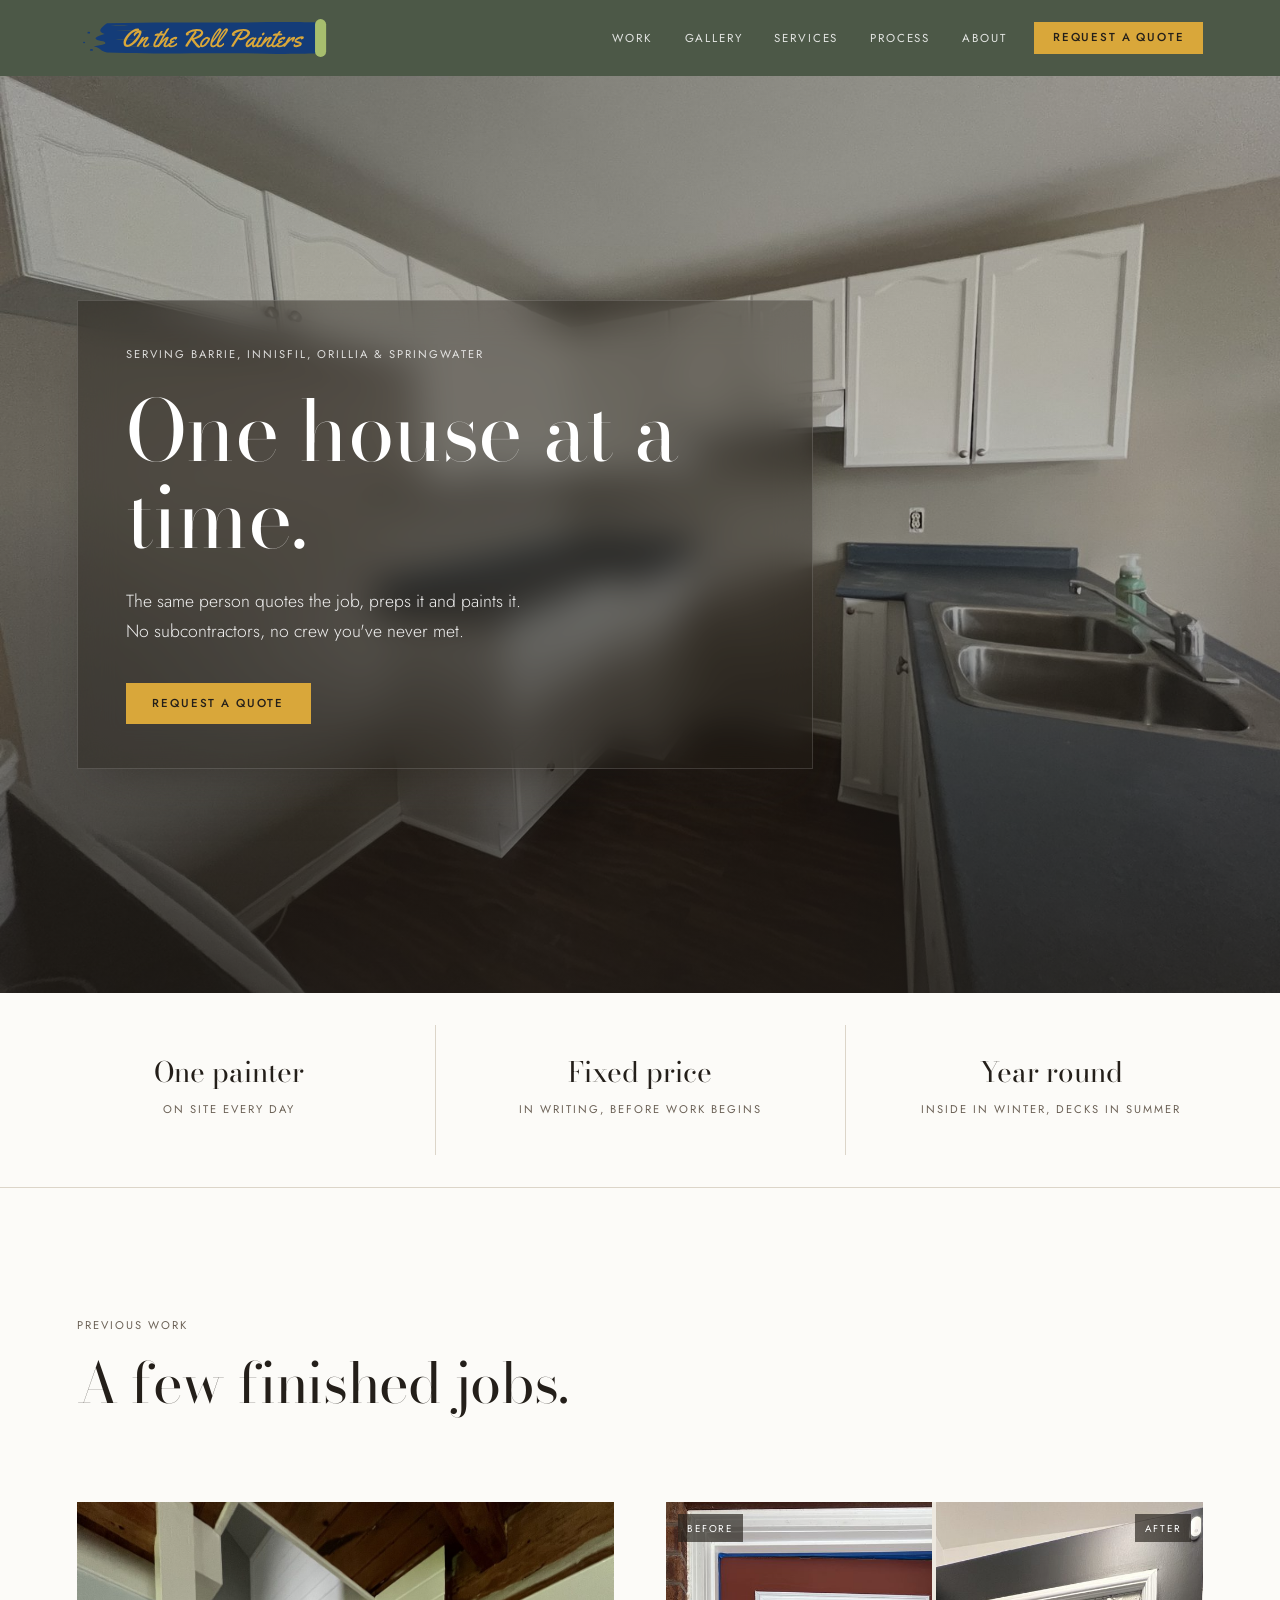
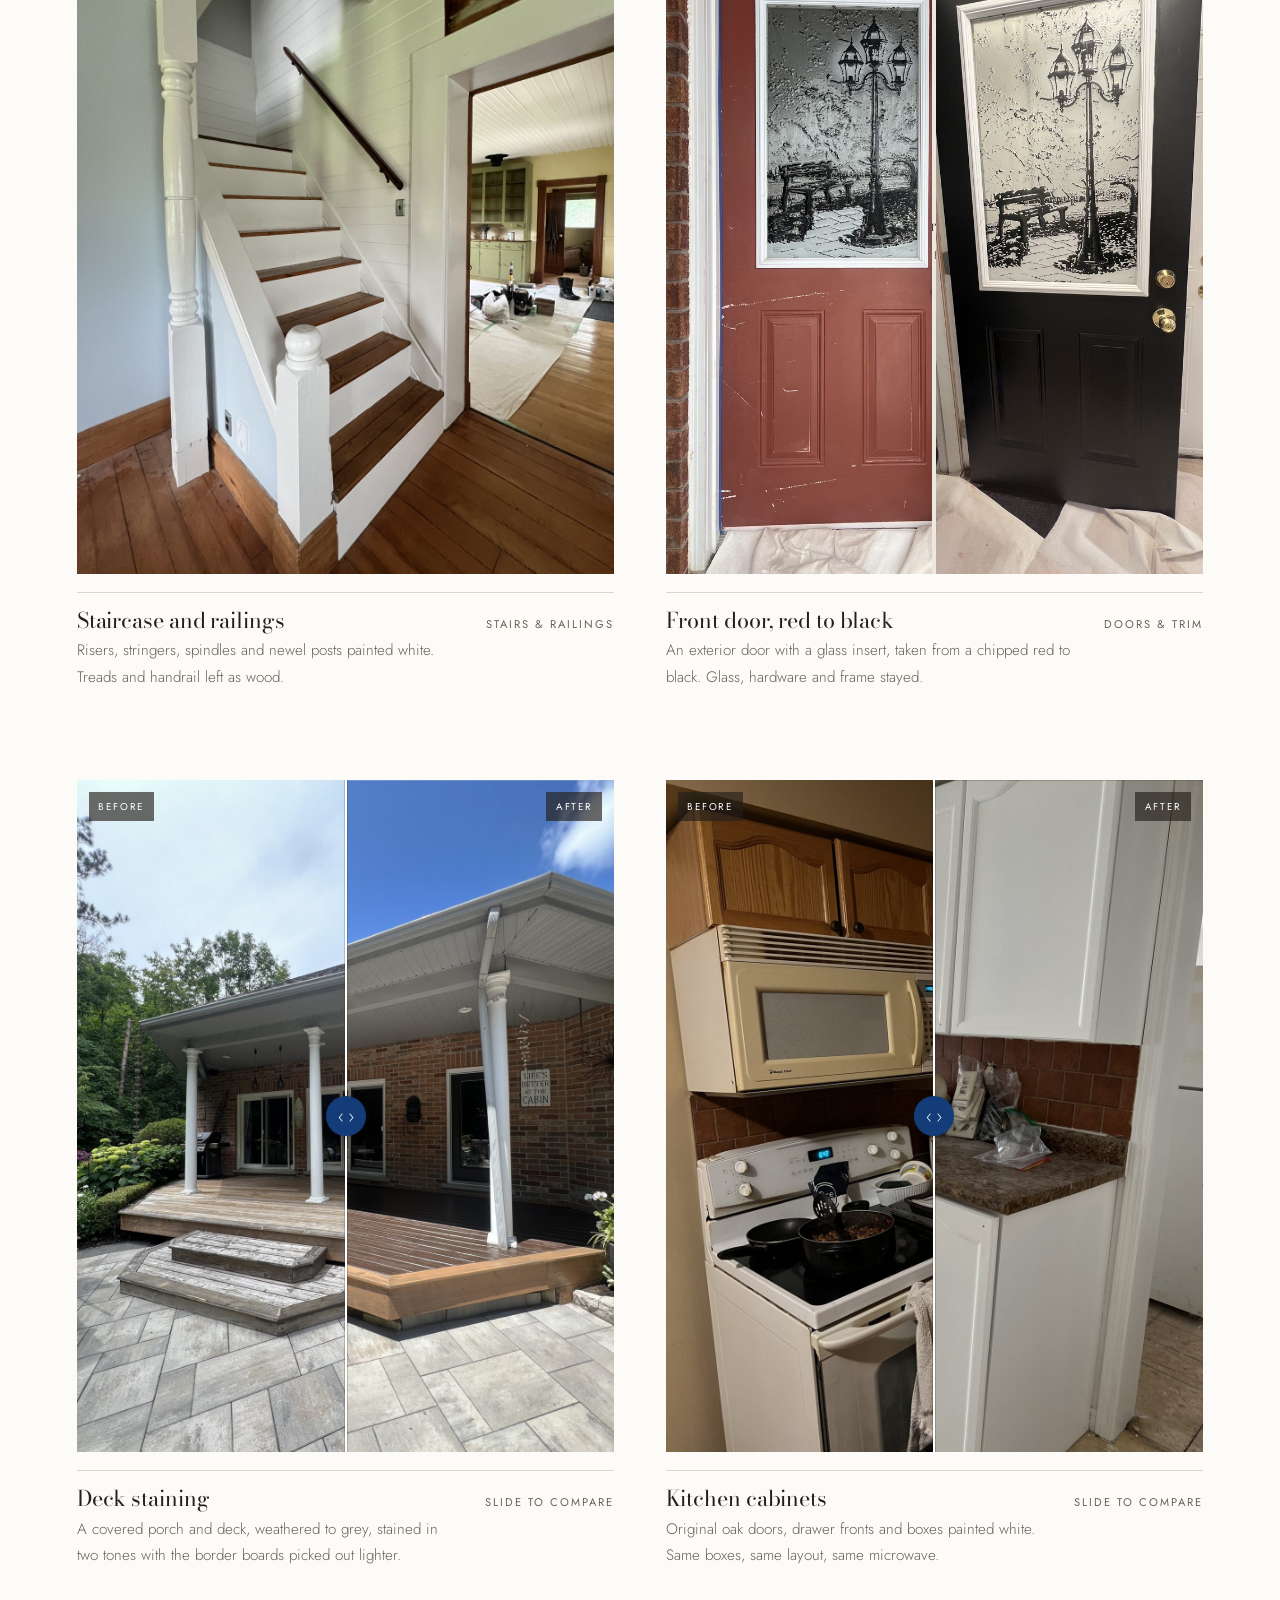
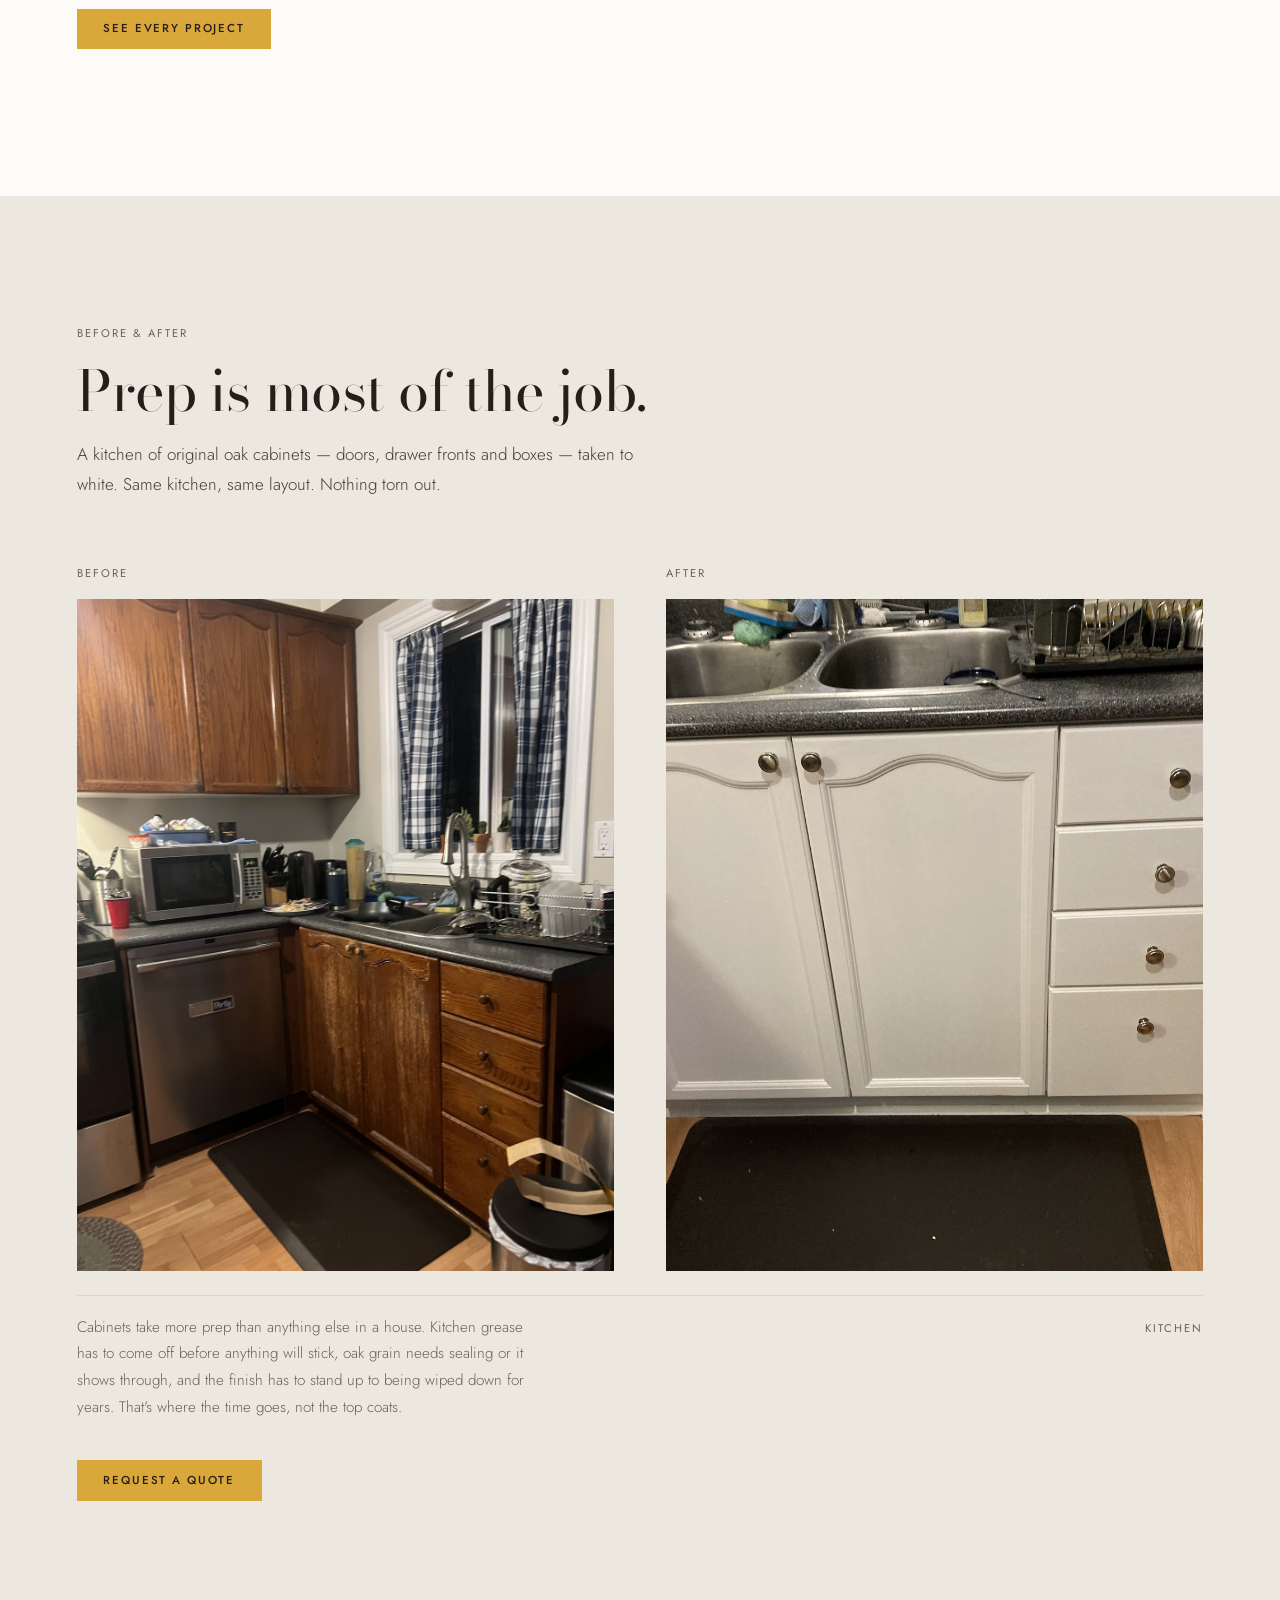
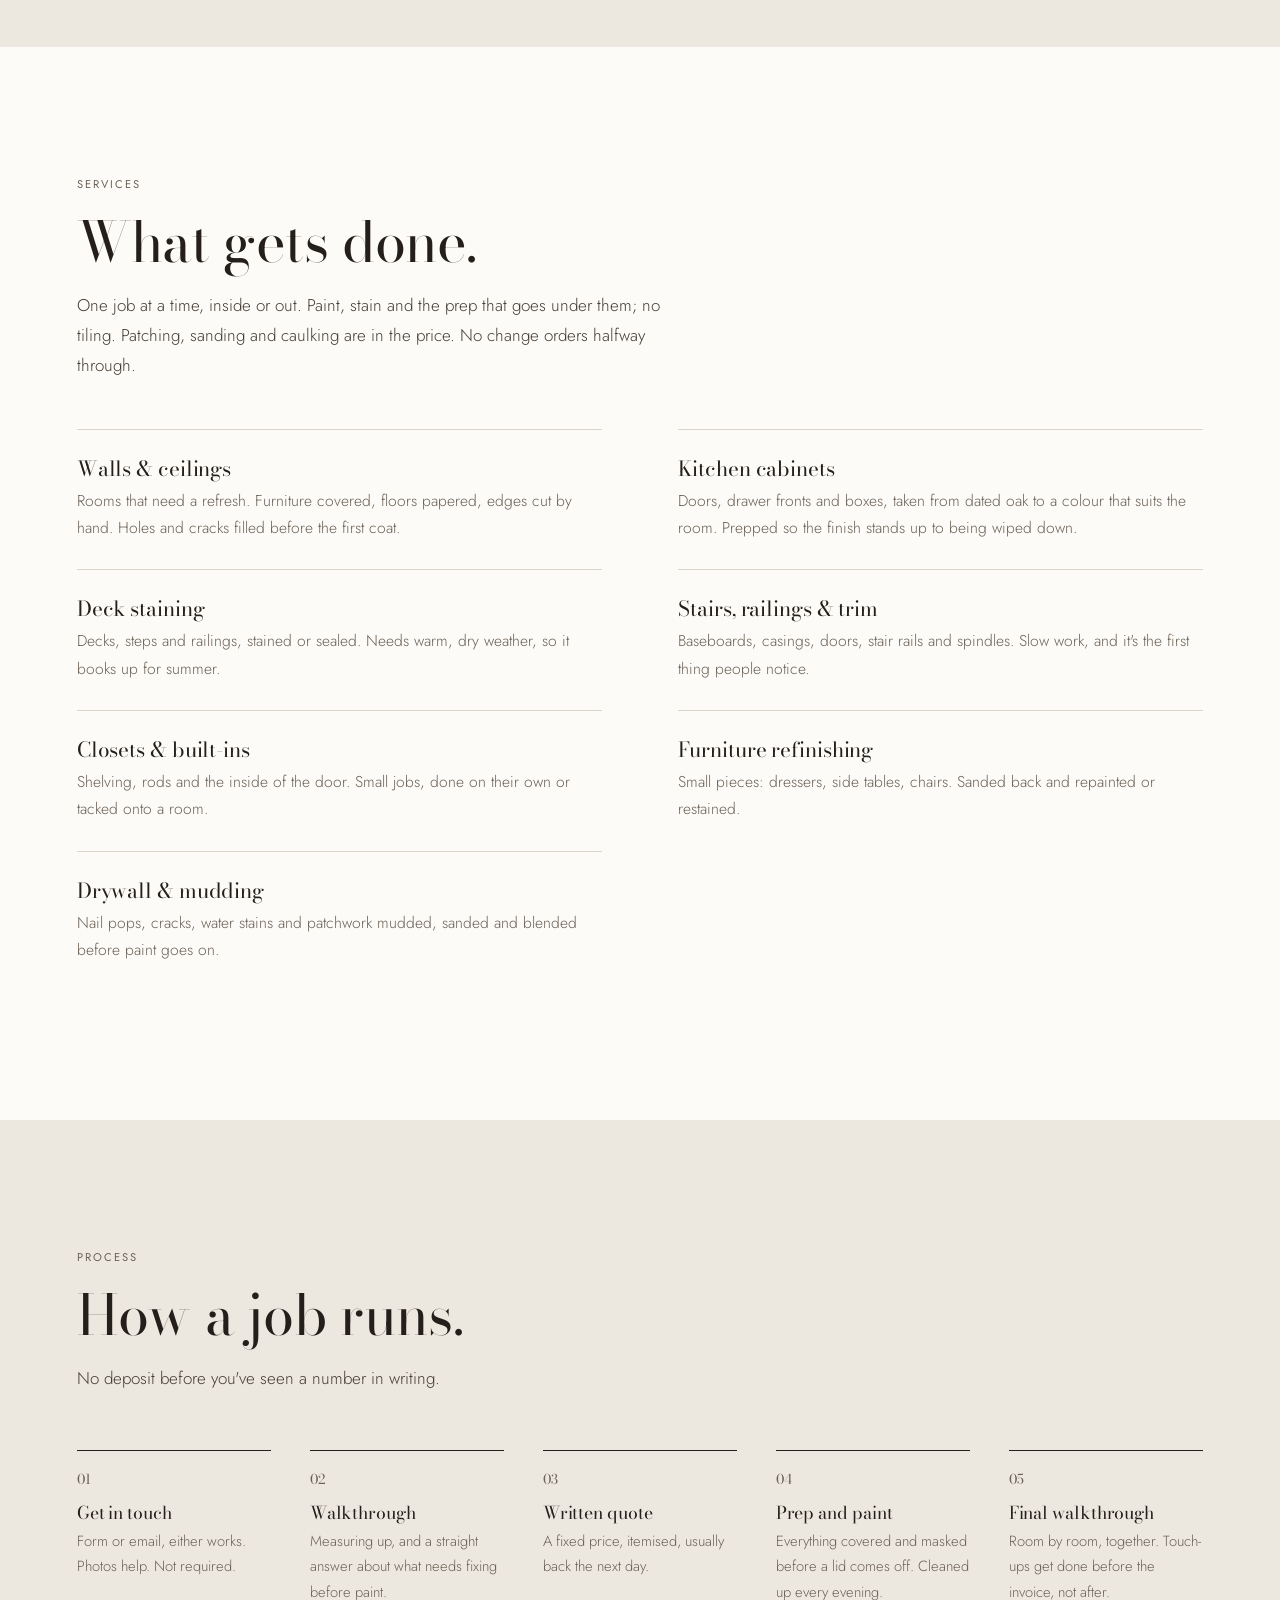
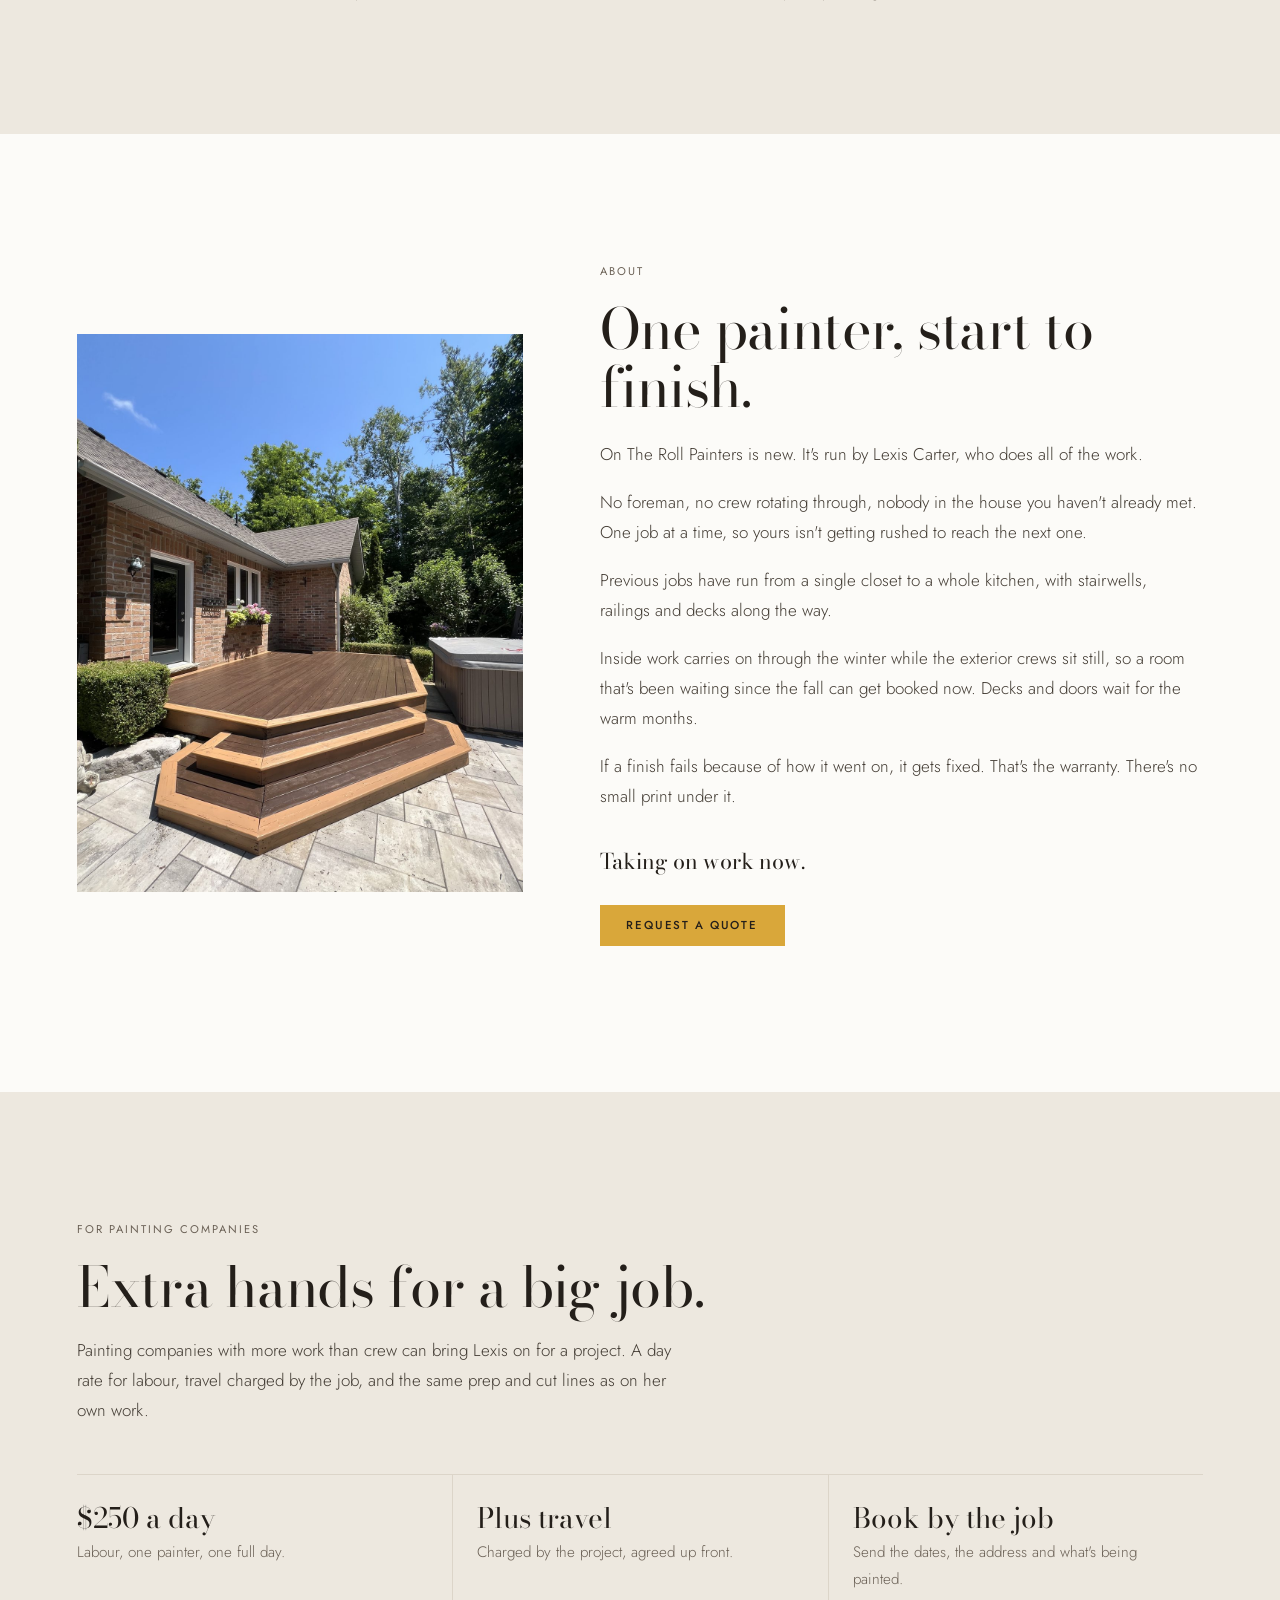
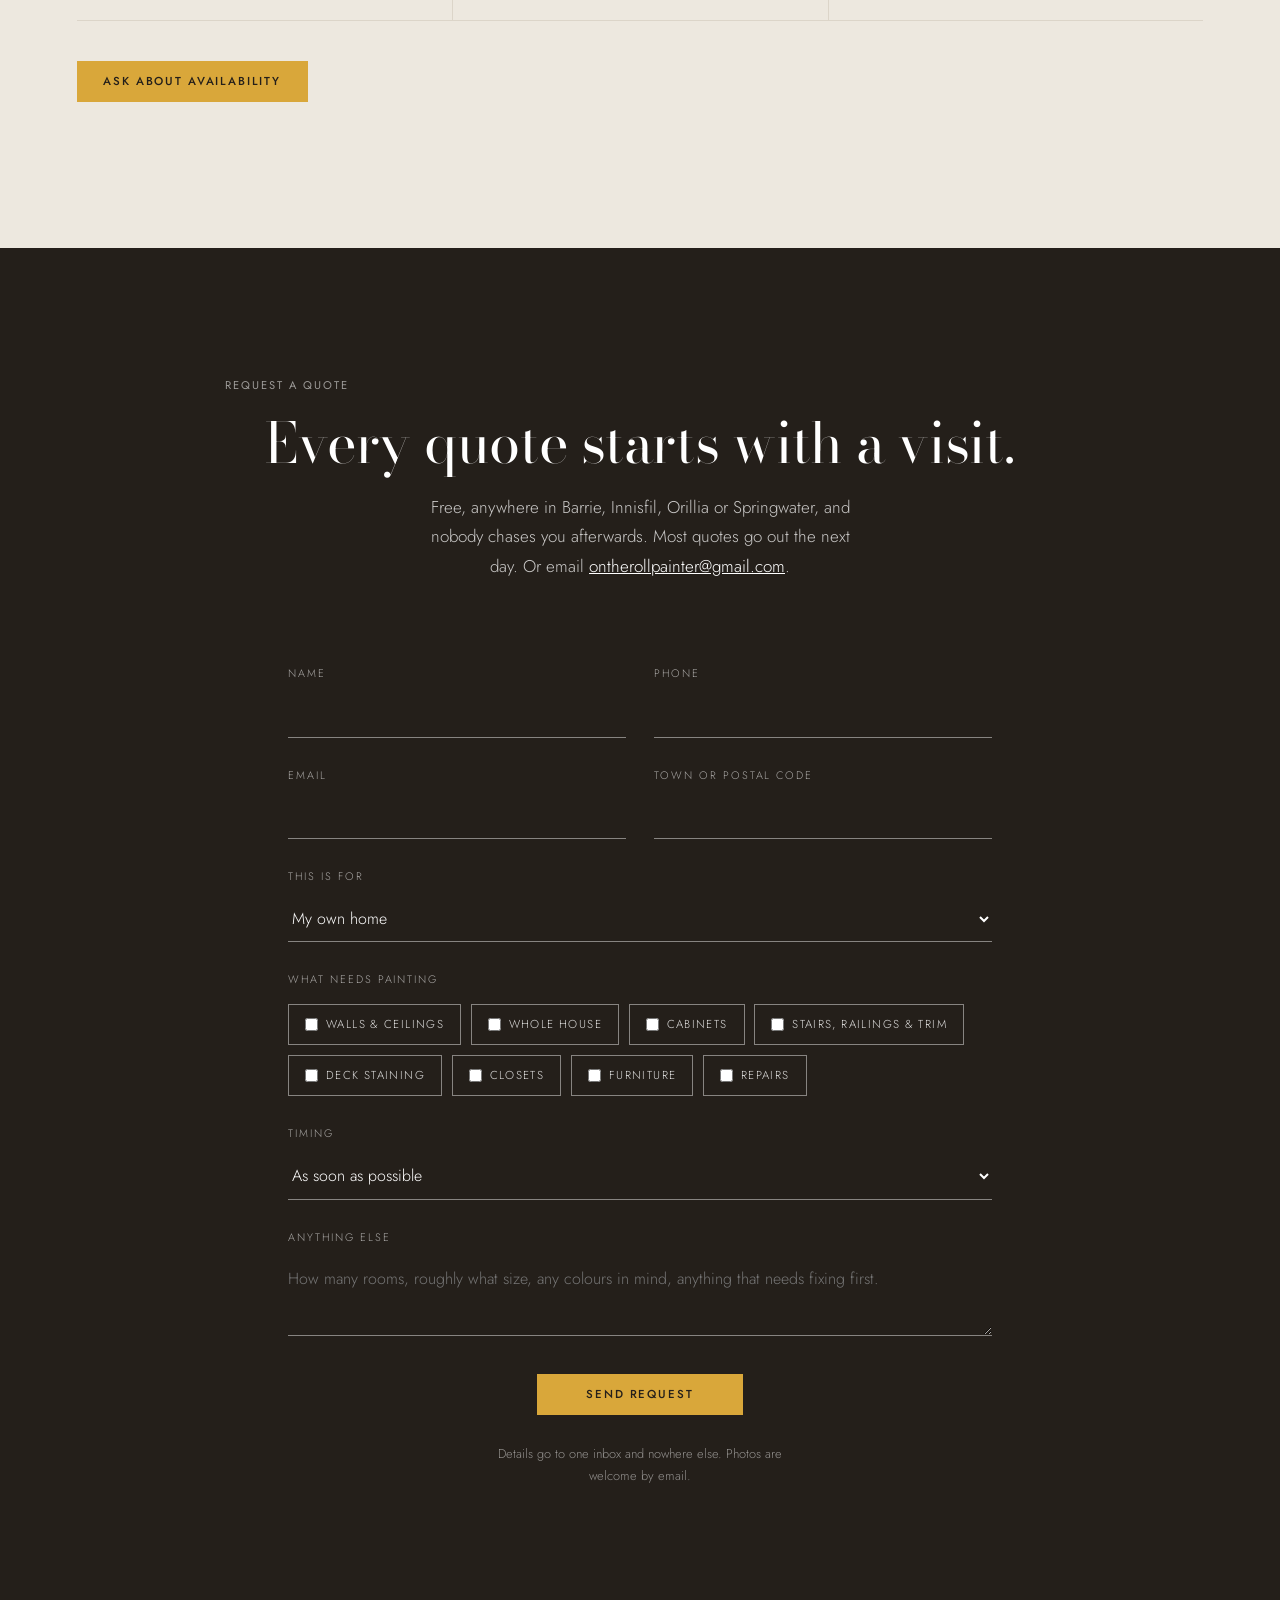
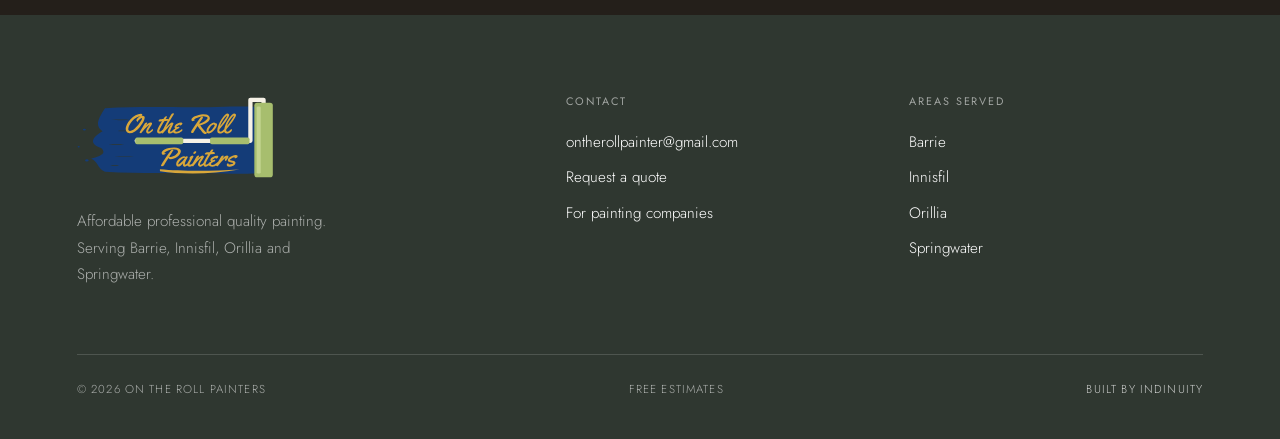
==== commit e8ddd693: "Add "For painting companies": day rate, travel, booking; form asks who is asking Lexis is available " ====
--- a/index.html
+++ b/index.html
@@ -332,6 +332,25 @@
   </div>
 </section>
 
+<section class="stone" id="trade">
+  <div class="wrap">
+    <div class="narrow">
+      <p class="caps">For painting companies</p>
+      <h2>Extra hands for a big job.</h2>
+      <p>Painting companies with more work than crew can bring Lexis on for a project. A day rate for labour, travel charged by the job, and the same prep and cut lines as on her own work.</p>
+    </div>
+    <!-- FILL: the rate lives here and nowhere else on the site. Say what a day is (hours)
+         and what's included (own brushes, rollers and drop sheets? paint supplied by the
+         company?) once that's settled — vague terms are where disputes start. -->
+    <div class="rates">
+      <div><b>$250 a day</b><p>Labour, one painter, one full day.</p></div>
+      <div><b>Plus travel</b><p>Charged by the project, agreed up front.</p></div>
+      <div><b>Book by the job</b><p>Send the dates, the address and what's being painted.</p></div>
+    </div>
+    <p class="cta-row"><a class="btn" href="#quote">Ask about availability</a></p>
+  </div>
+</section>
+
 <!-- ============================================================
      REVIEWS — add this section back once you have two or three real ones.
      Paste it directly above the quote section below, and use real first names.
@@ -375,6 +394,14 @@
       <div class="row">
         <div><label for="email">Email</label><input id="email" name="email" type="email" autocomplete="email" required></div>
         <div><label for="area">Town or postal code</label><input id="area" name="area" type="text" autocomplete="postal-code"></div>
+      </div>
+
+      <div>
+        <label for="who">This is for</label>
+        <select id="who" name="request_type">
+          <option>My own home</option>
+          <option>A painting company that needs a painter</option>
+        </select>
       </div>
 
       <fieldset>
@@ -430,6 +457,7 @@
           <!-- No phone number or address on the site, by request. Email and the form only. -->
           <li><a href="mailto:ontherollpainter@gmail.com">ontherollpainter@gmail.com</a></li>
           <li><a href="#quote">Request a quote</a></li>
+          <li><a href="#trade">For painting companies</a></li>
         </ul>
       </div>
       <div>
--- a/styles.css
+++ b/styles.css
@@ -211,6 +211,14 @@
 .about-grid h2{margin:.75rem 0 1.5rem}
 .signoff{font-family:var(--display);font-size:1.35rem;color:var(--ink);margin-top:2rem}
 .about-grid .cta-row{margin-top:1.5rem}
+
+/* ---------- for painting companies ---------- */
+.rates{display:grid;grid-template-columns:repeat(3,1fr);margin-top:clamp(2rem,5vw,3rem);border-top:1px solid var(--hair);border-bottom:1px solid var(--hair)}
+.rates div{padding:1.75rem 1.5rem;border-left:1px solid var(--hair)}
+.rates div:first-child{border-left:0;padding-left:0}
+.rates b{font-family:var(--display);font-weight:400;font-size:1.75rem;color:var(--ink);display:block;margin-bottom:.35rem;line-height:1.1}
+.rates p{font-size:.95rem;color:var(--grey);margin:0}
+@media(max-width:560px){.rates{grid-template-columns:1fr}.rates div{border-left:0;border-top:1px solid var(--hair);padding-left:0}.rates div:first-child{border-top:0}}
 
 /* ---------- quote ---------- */
 .quote{background:var(--ink);color:#fff}
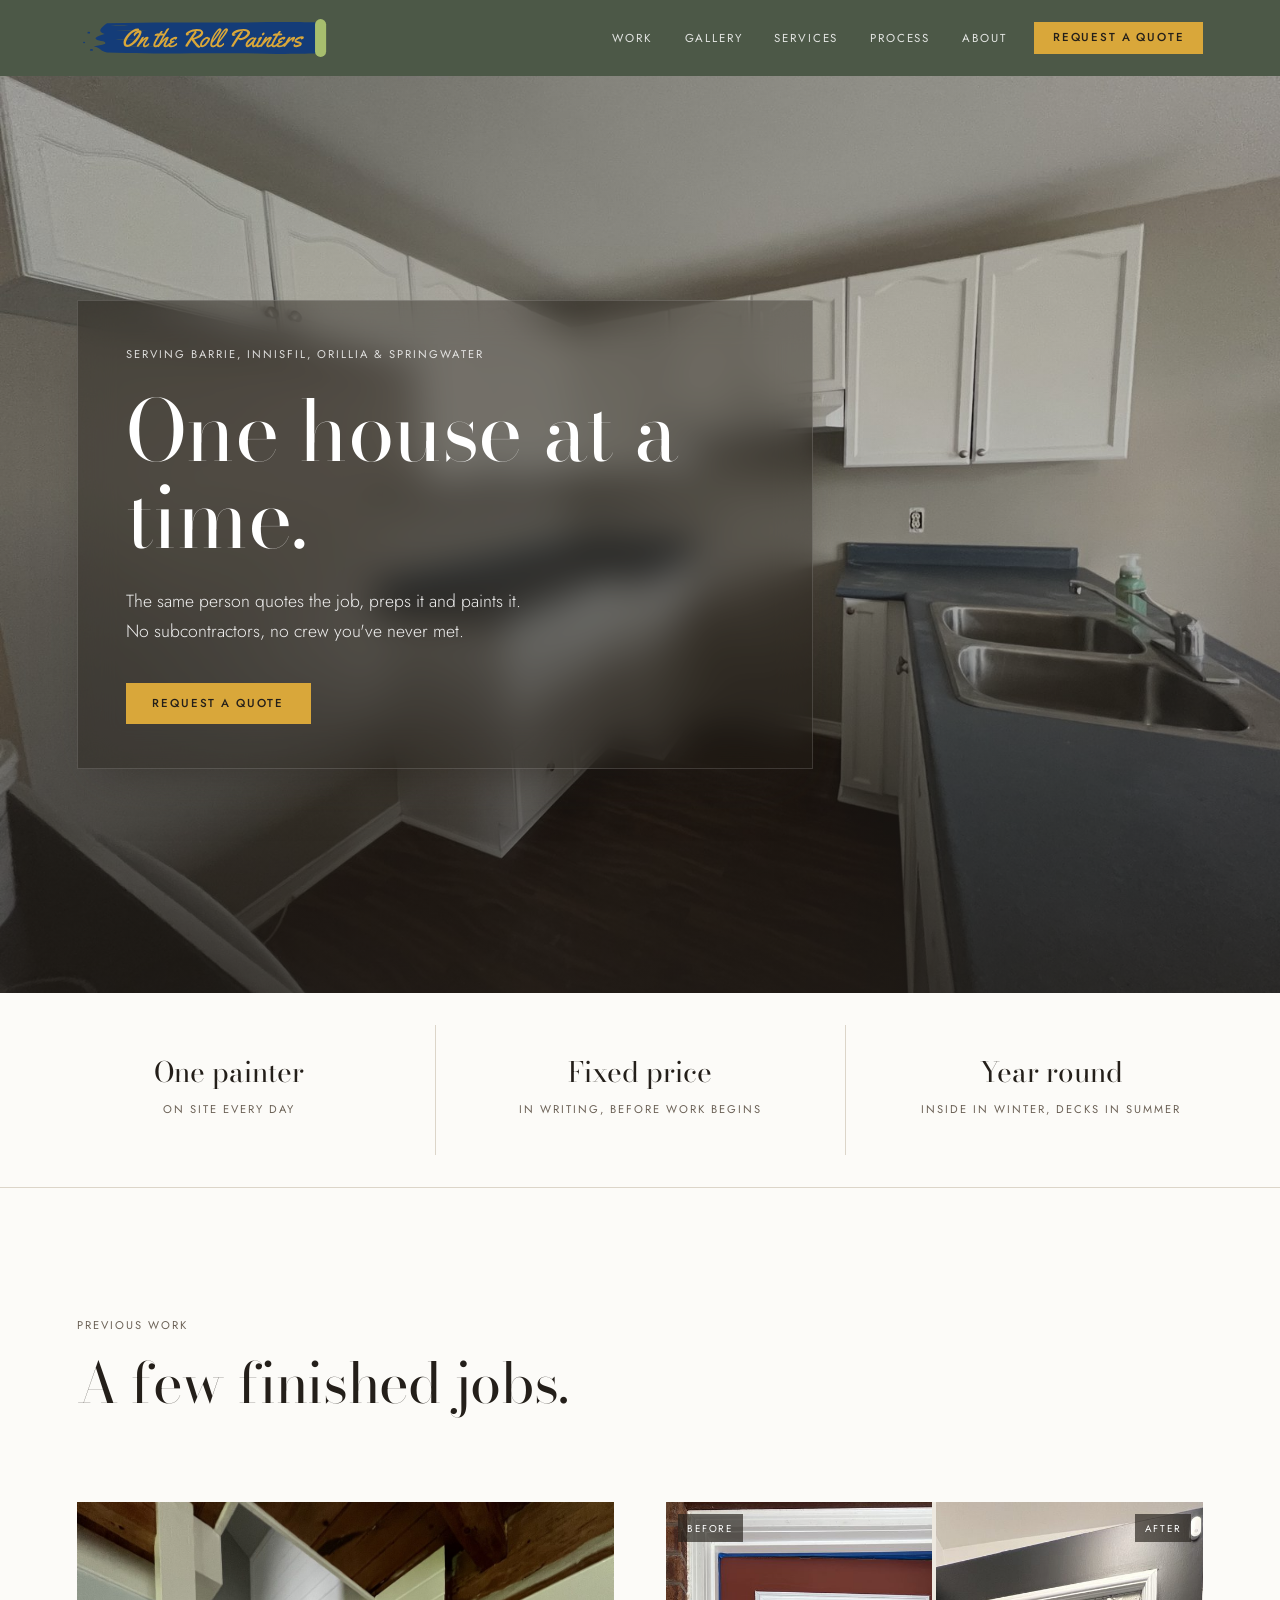
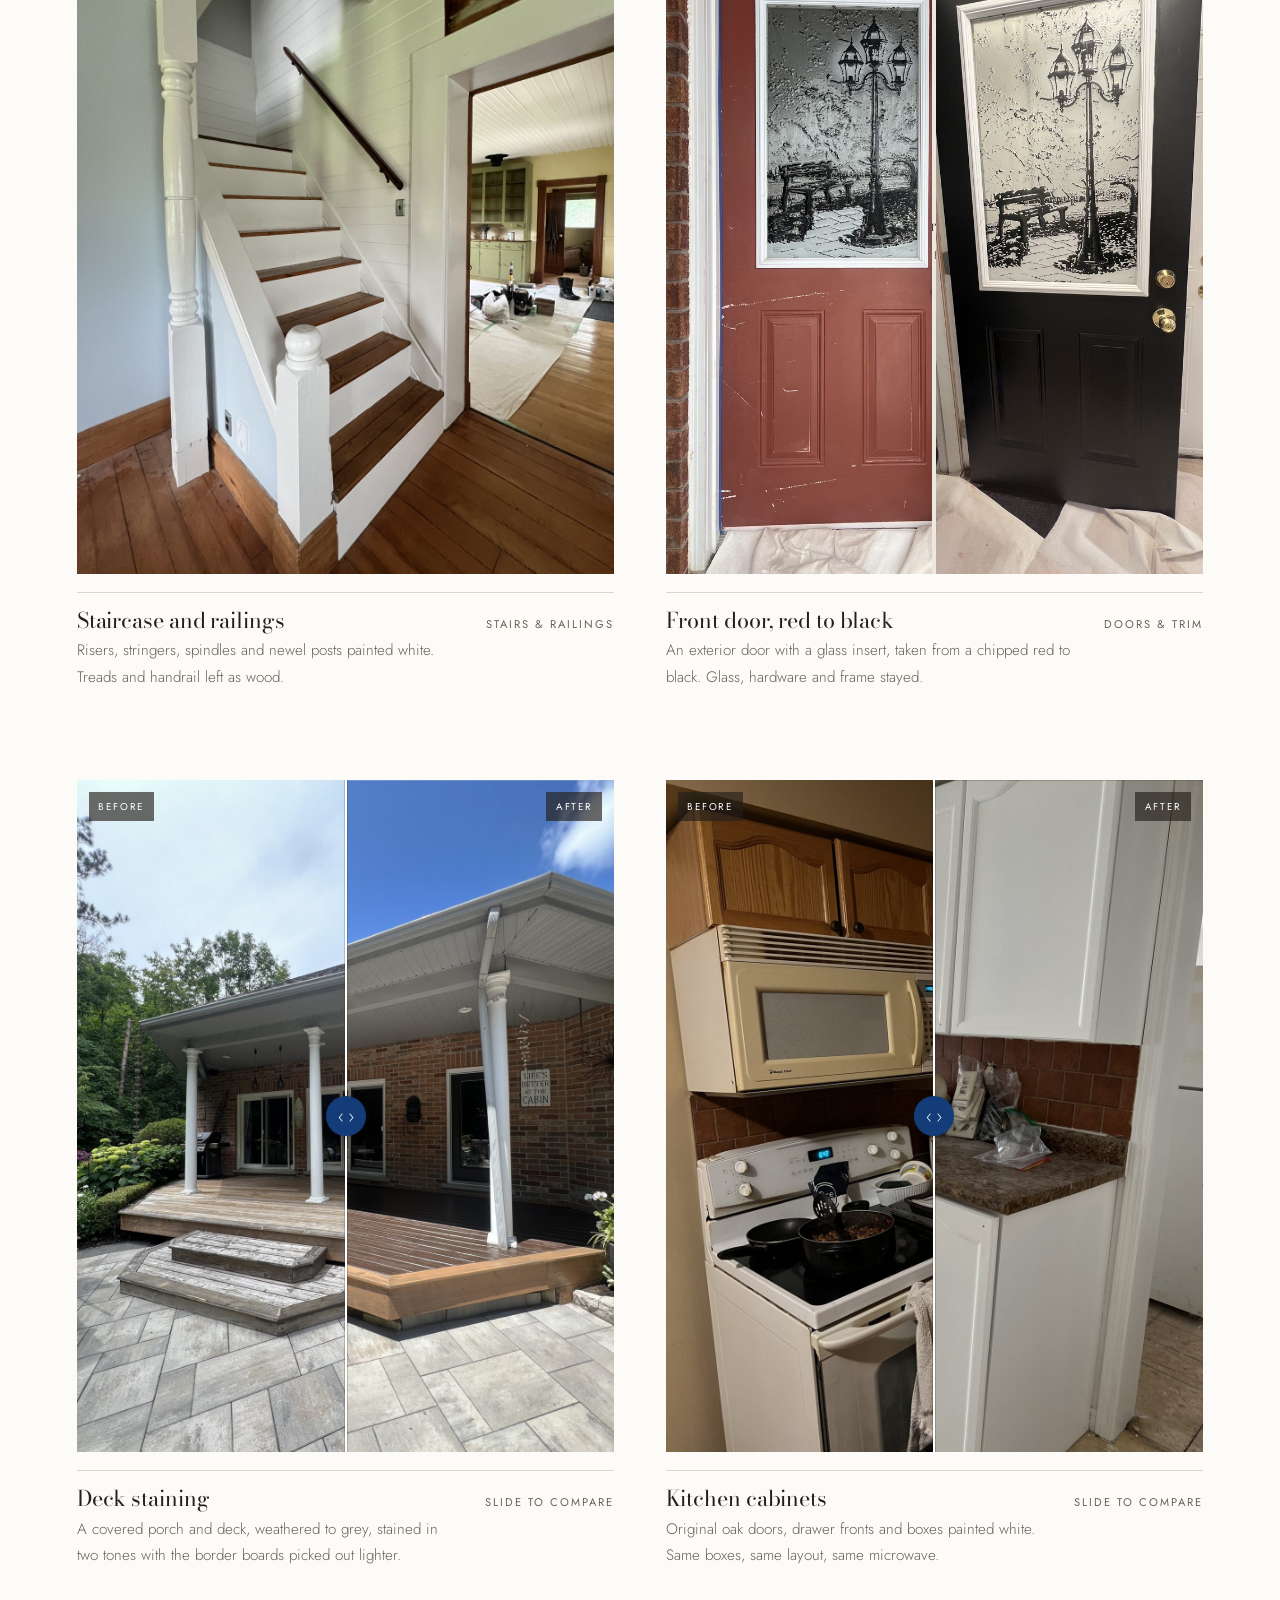
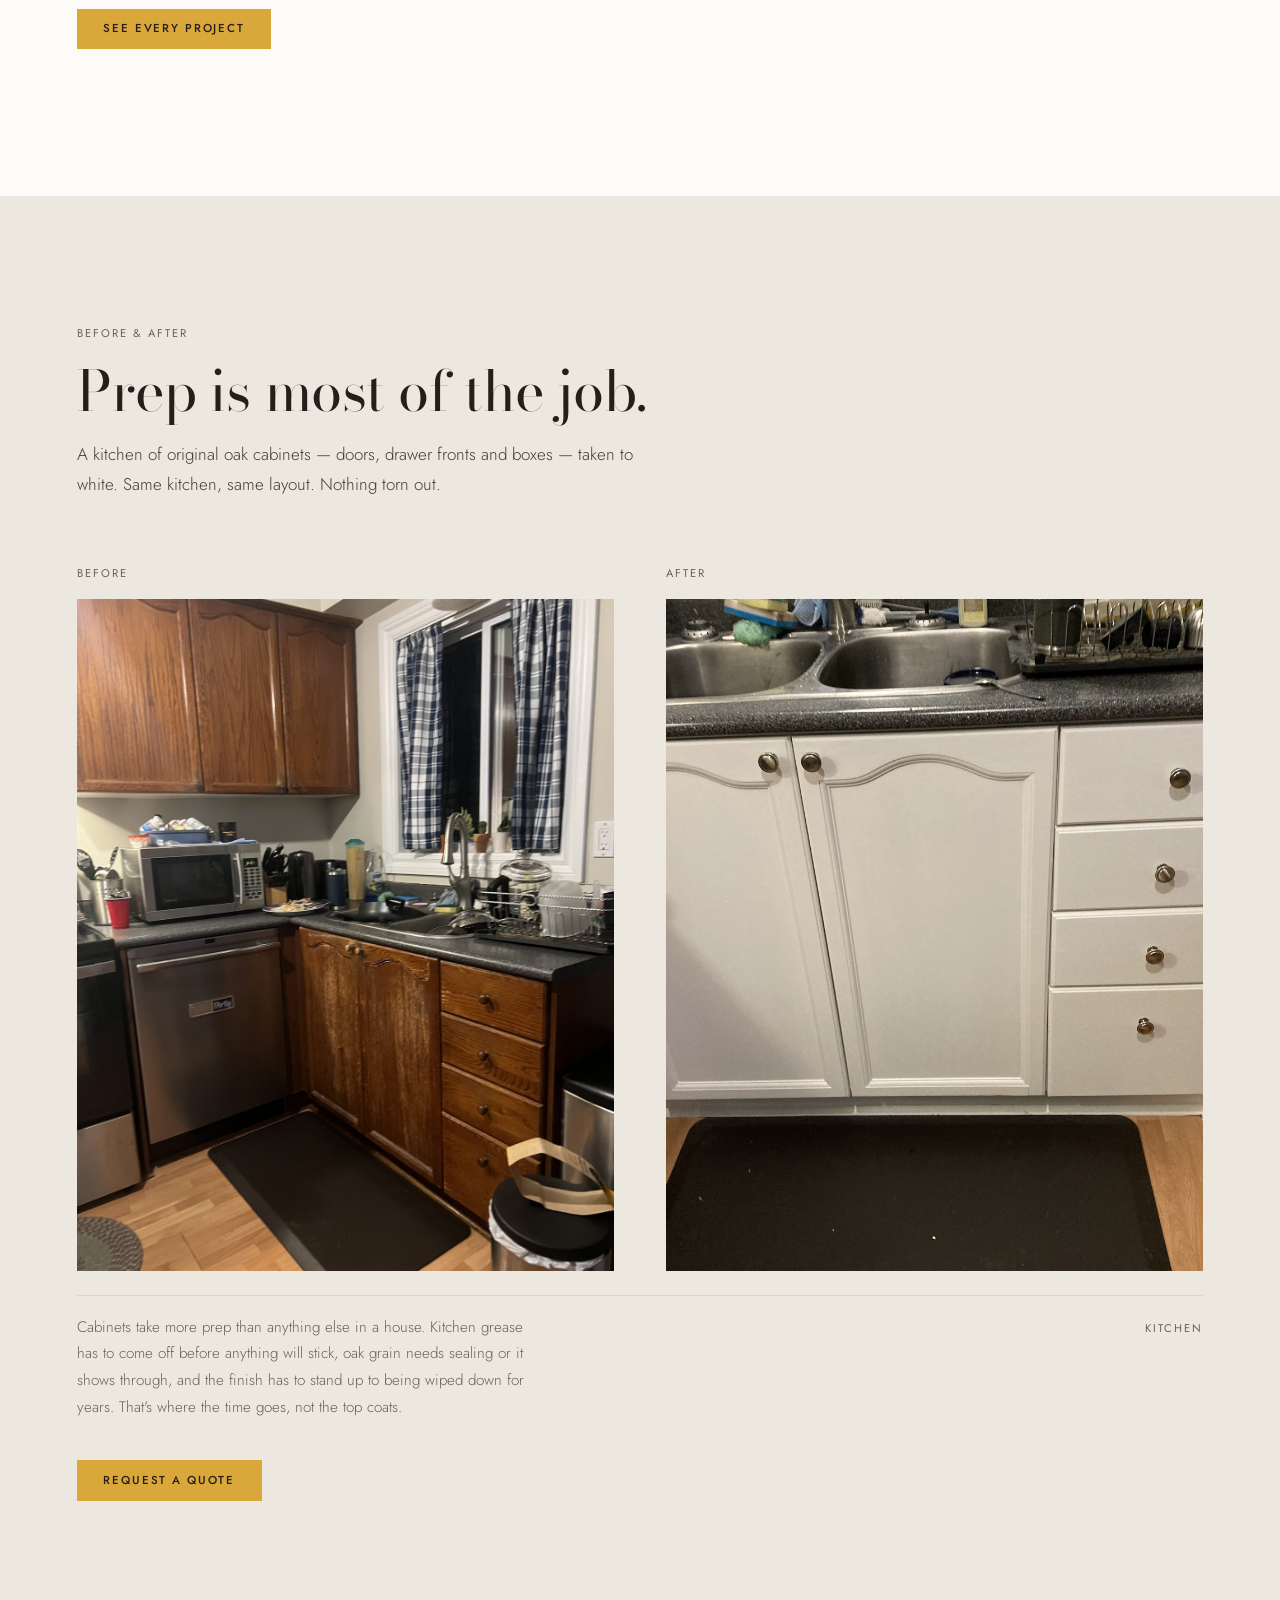
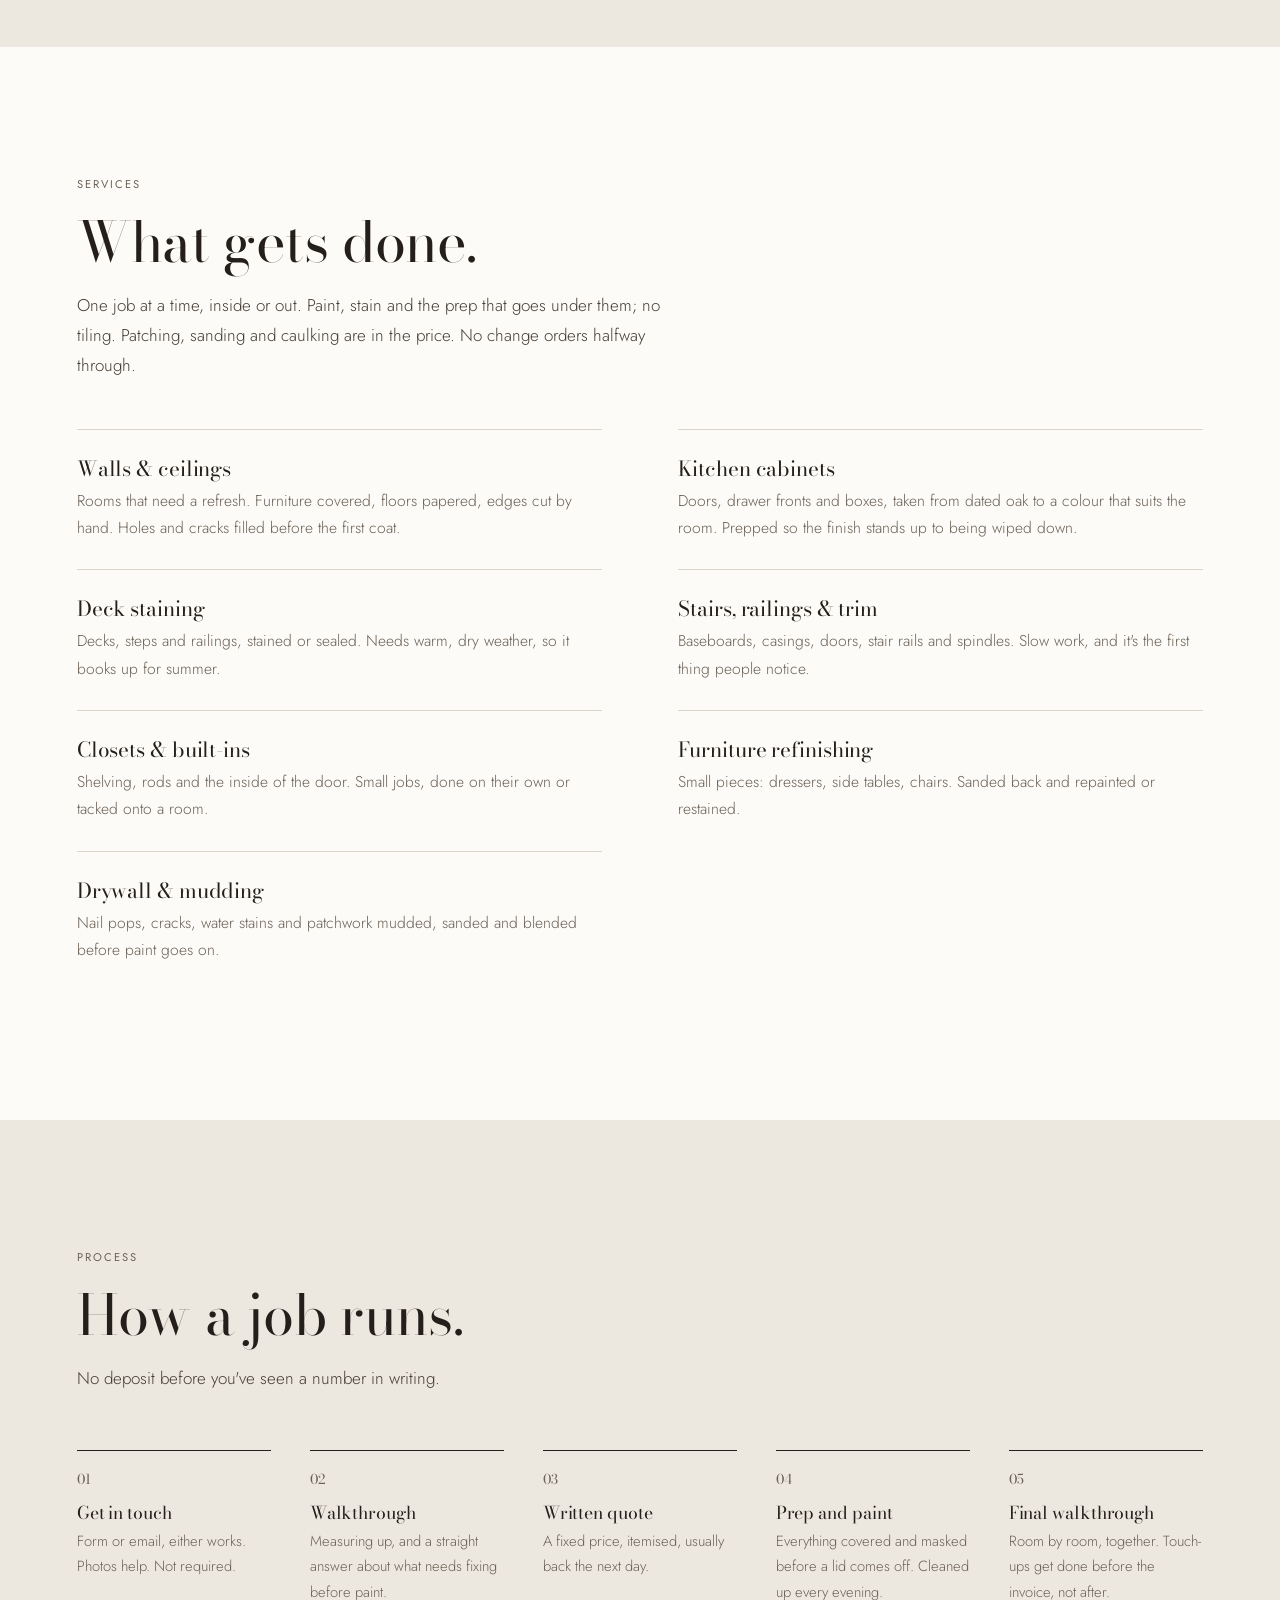
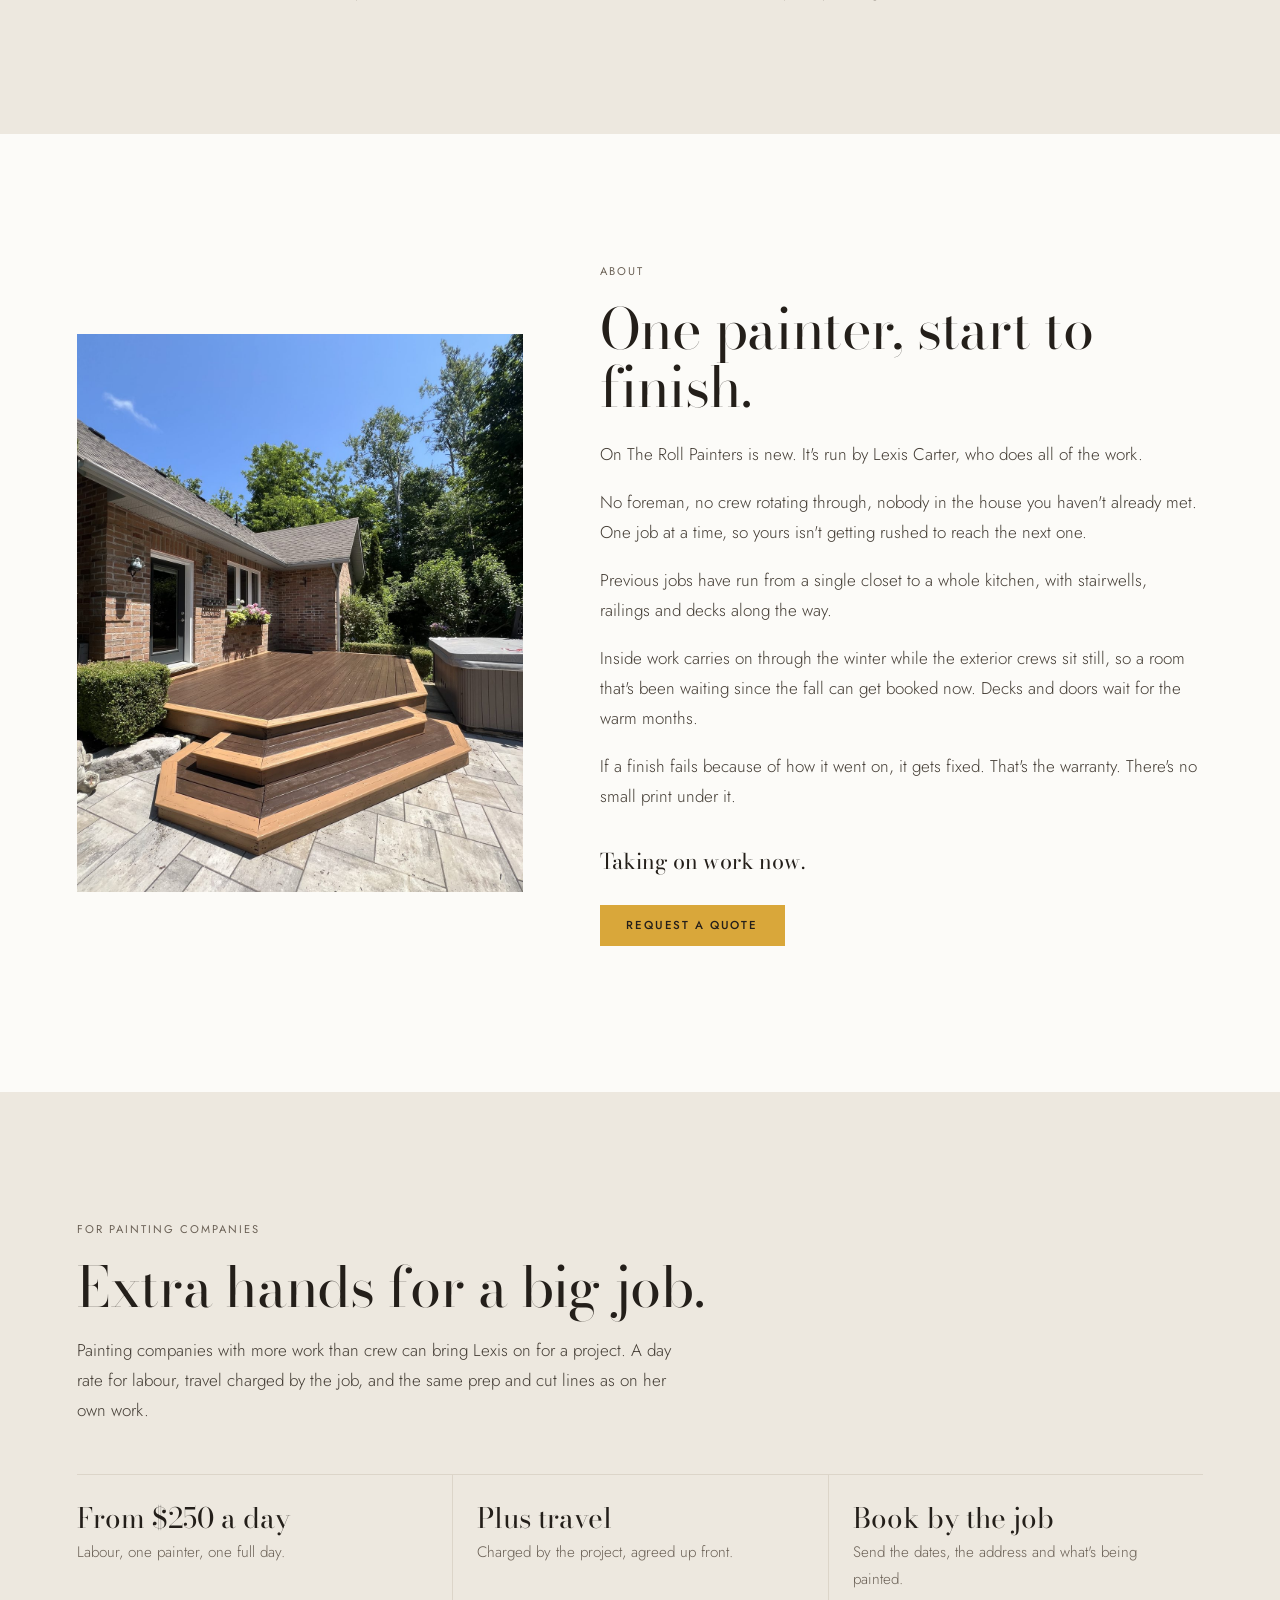
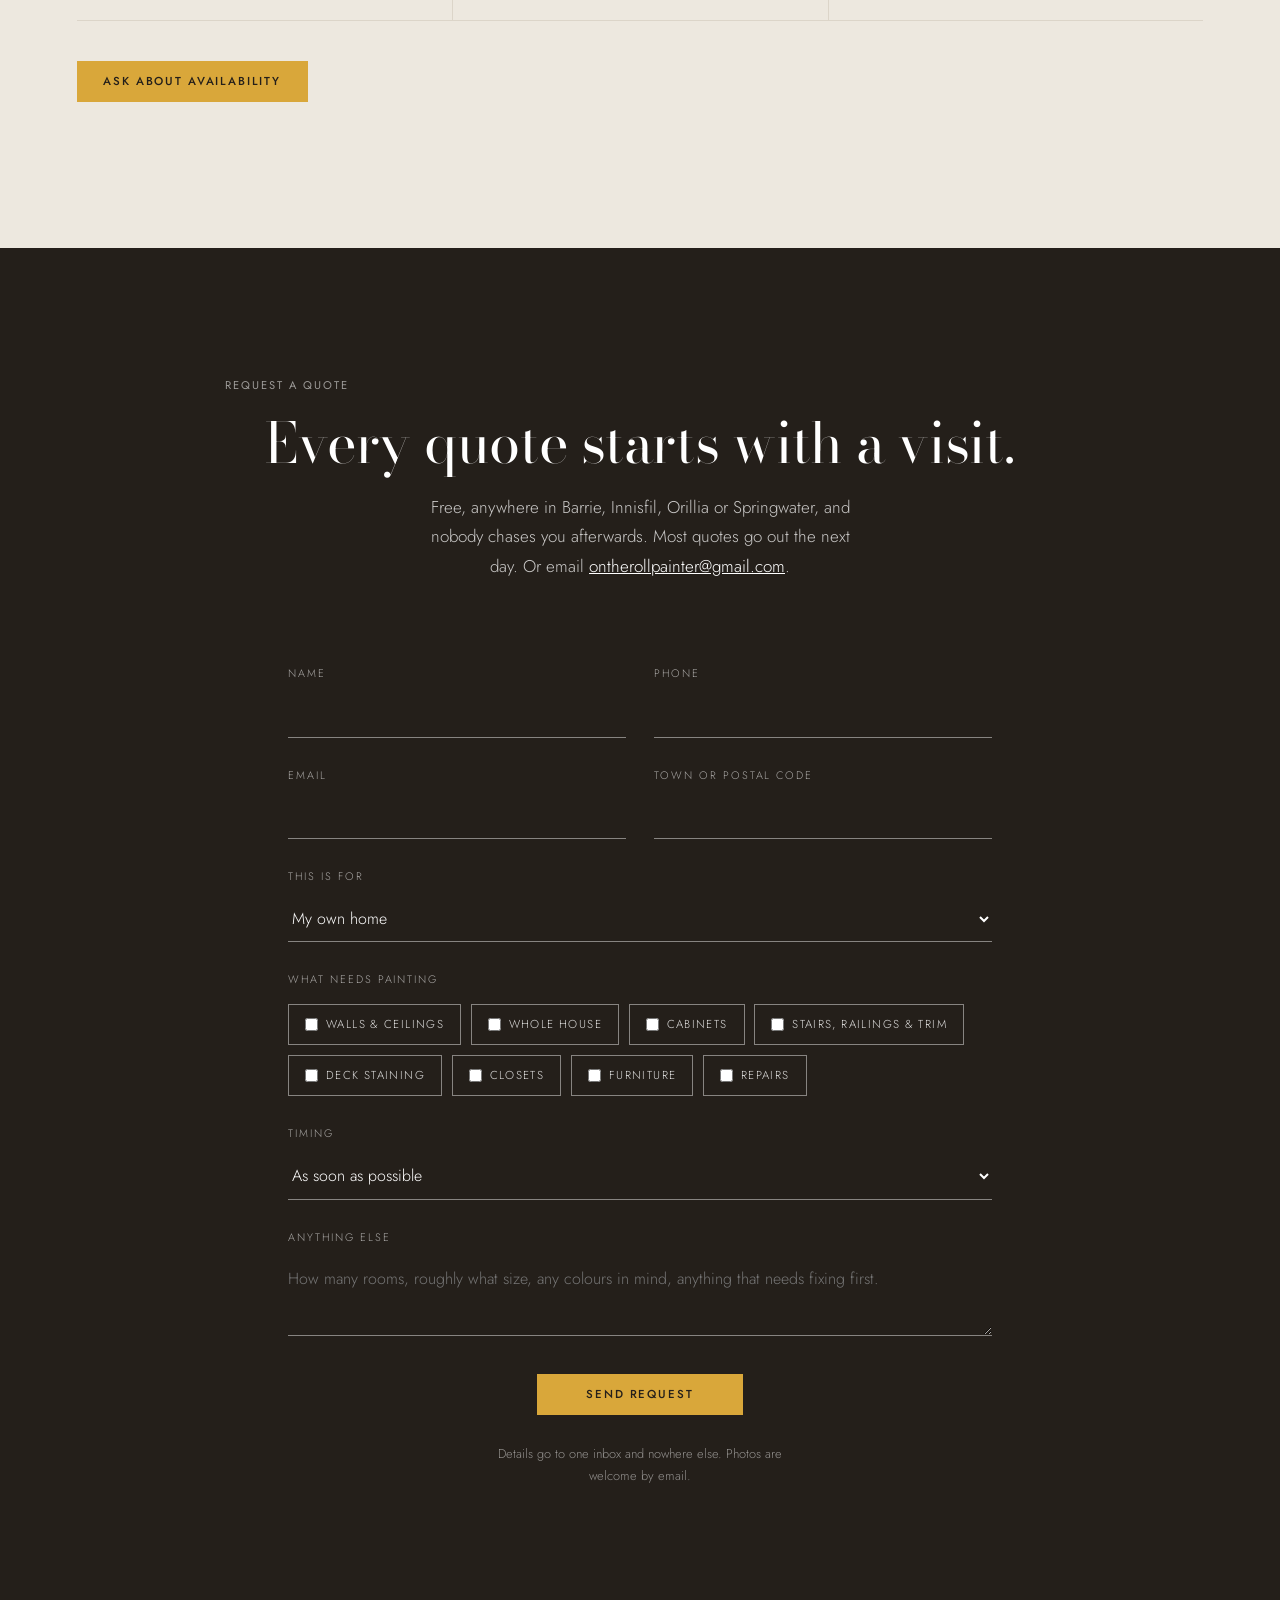
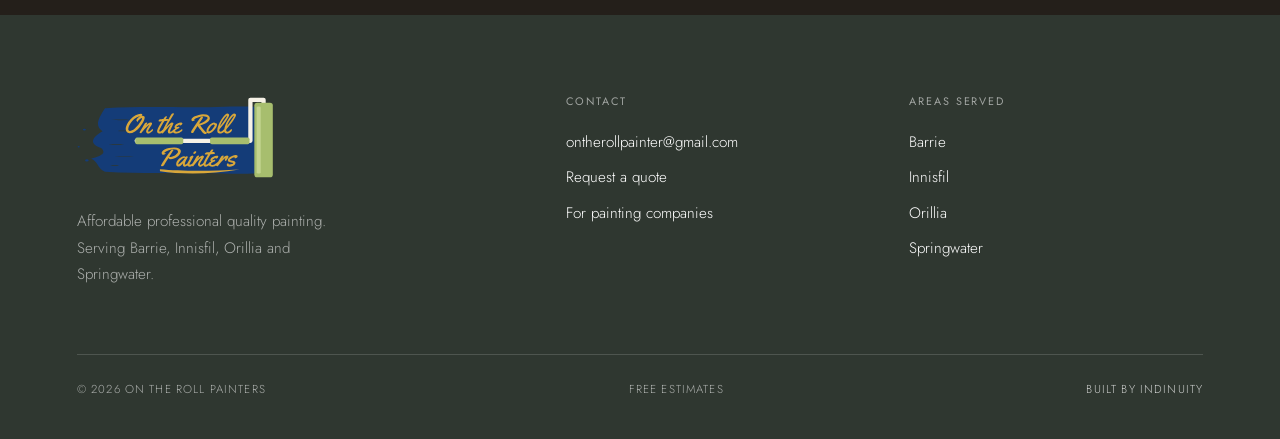
==== commit 0d6e87fd: "Trade rate reads "From $250 a day" Co-Authored-By: Claude Opus 5 <noreply@anthropic.com>" ====
--- a/index.html
+++ b/index.html
@@ -343,7 +343,7 @@
          and what's included (own brushes, rollers and drop sheets? paint supplied by the
          company?) once that's settled — vague terms are where disputes start. -->
     <div class="rates">
-      <div><b>$250 a day</b><p>Labour, one painter, one full day.</p></div>
+      <div><b>From $250 a day</b><p>Labour, one painter, one full day.</p></div>
       <div><b>Plus travel</b><p>Charged by the project, agreed up front.</p></div>
       <div><b>Book by the job</b><p>Send the dates, the address and what's being painted.</p></div>
     </div>
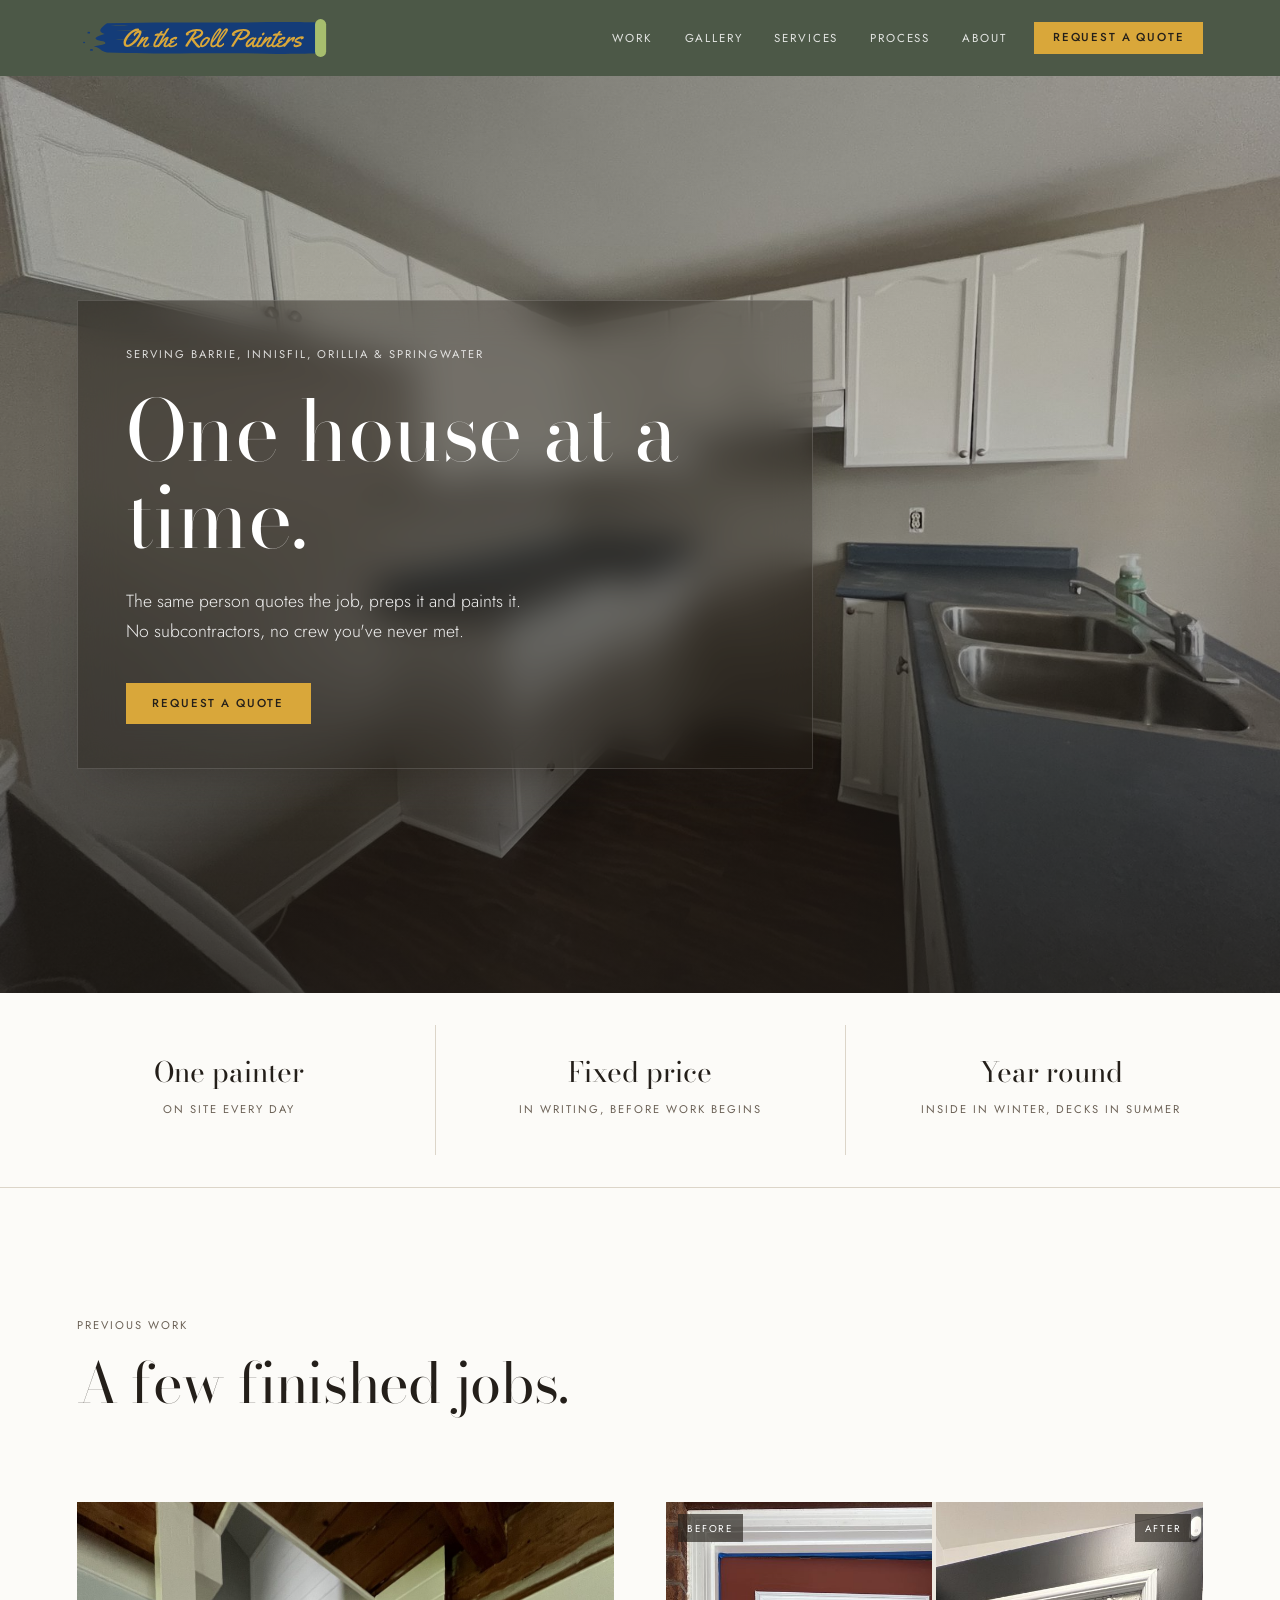
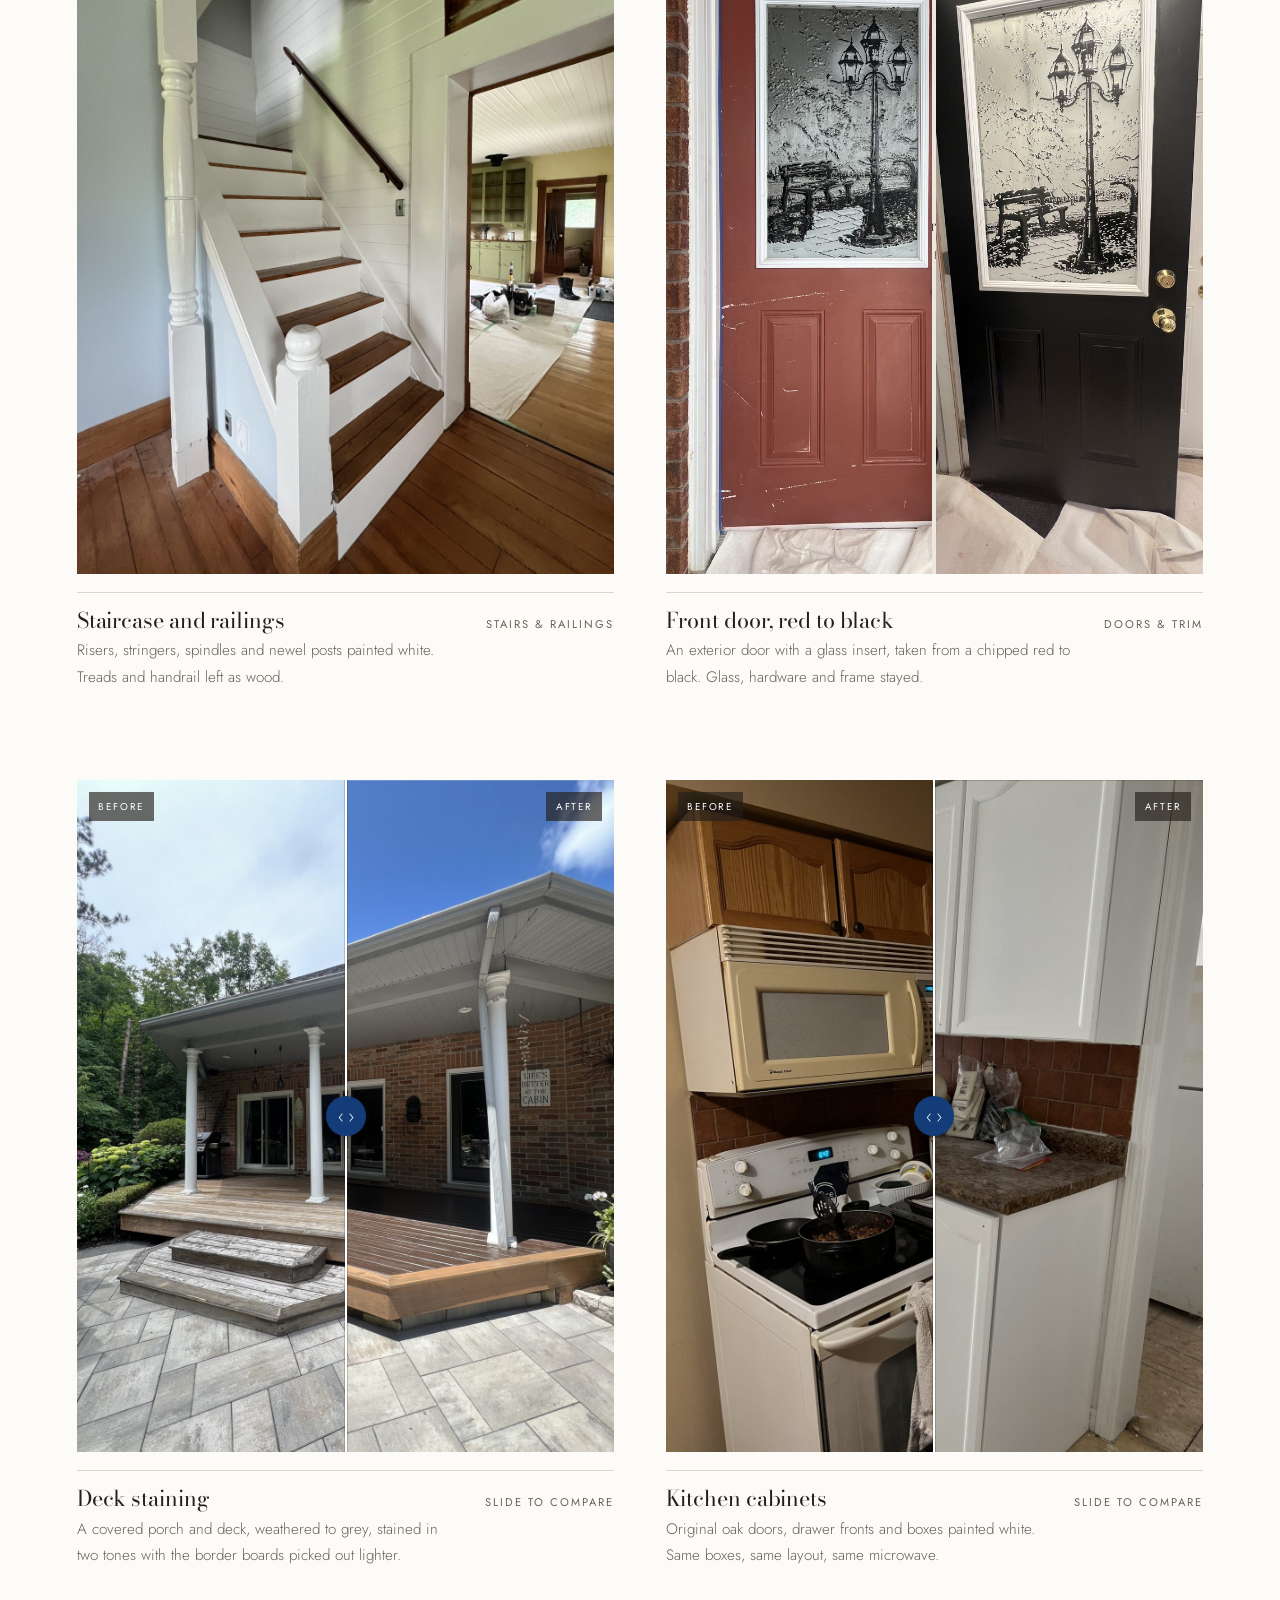
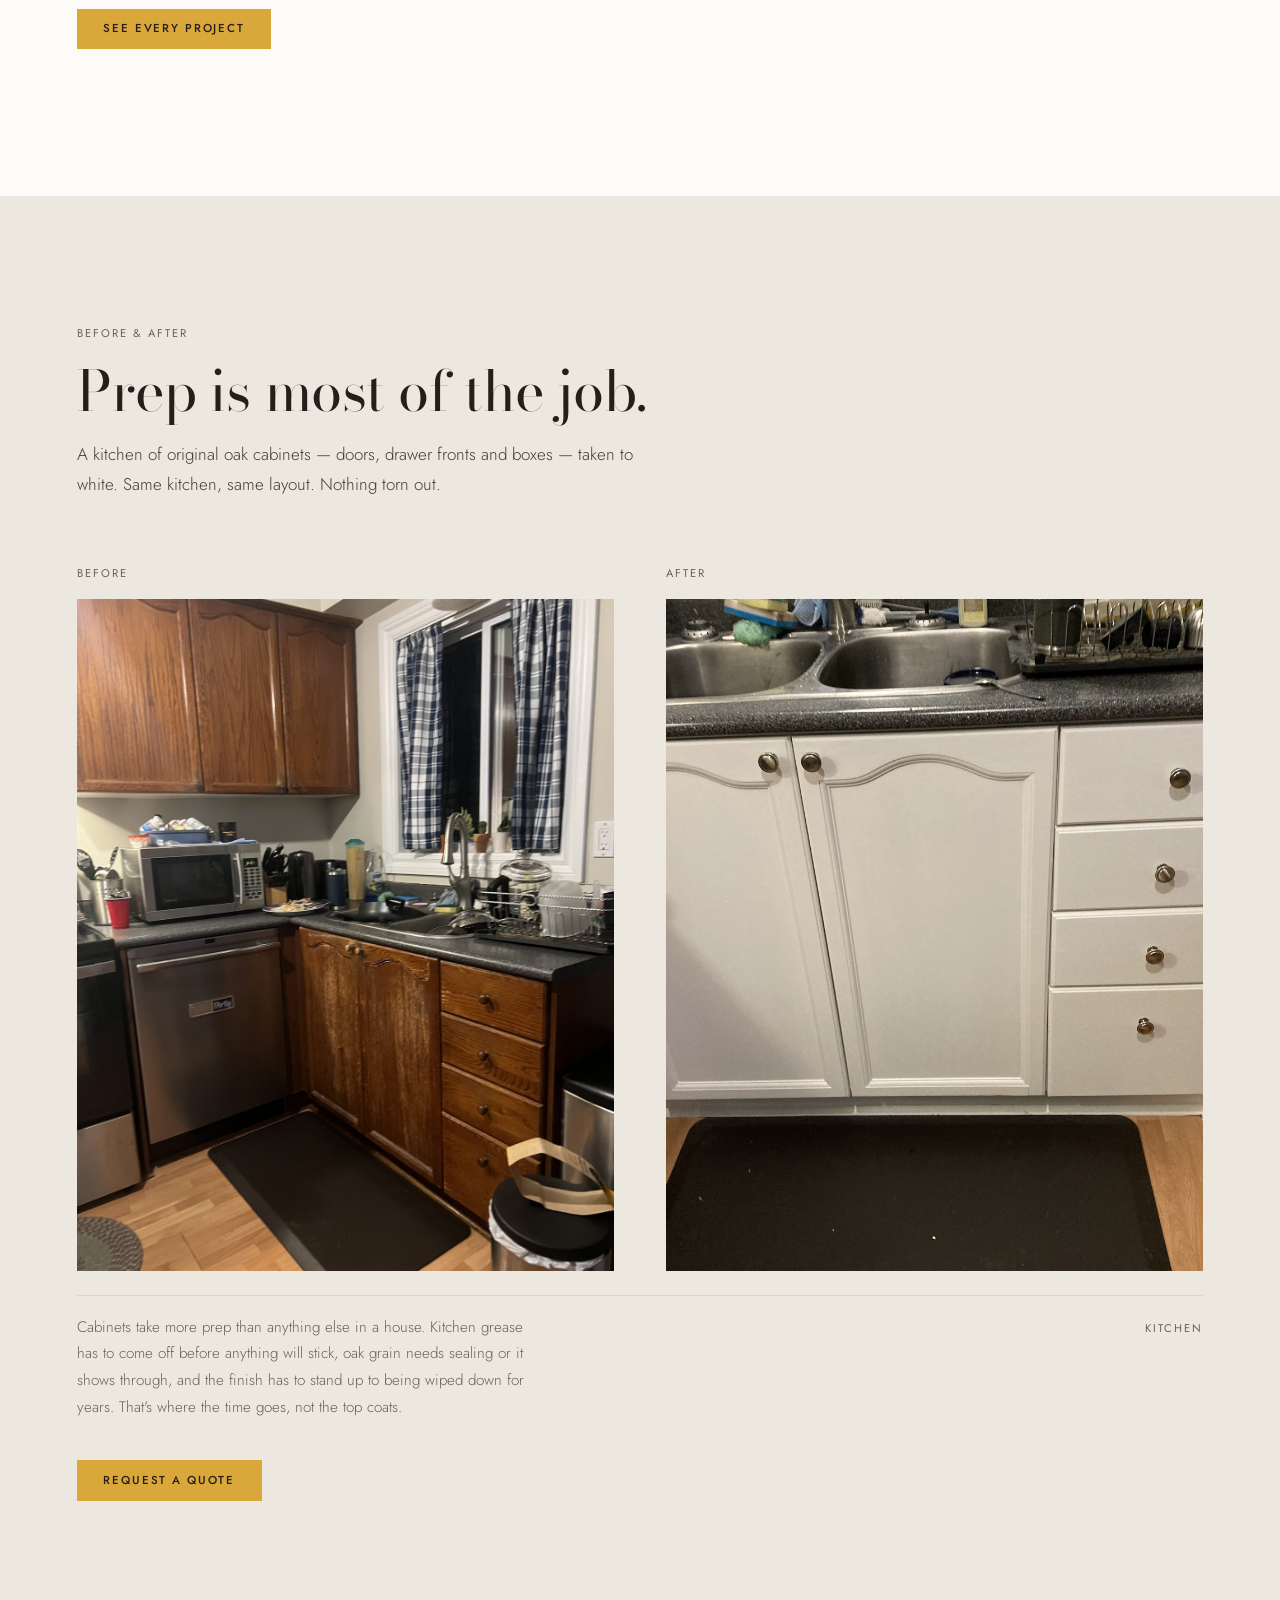
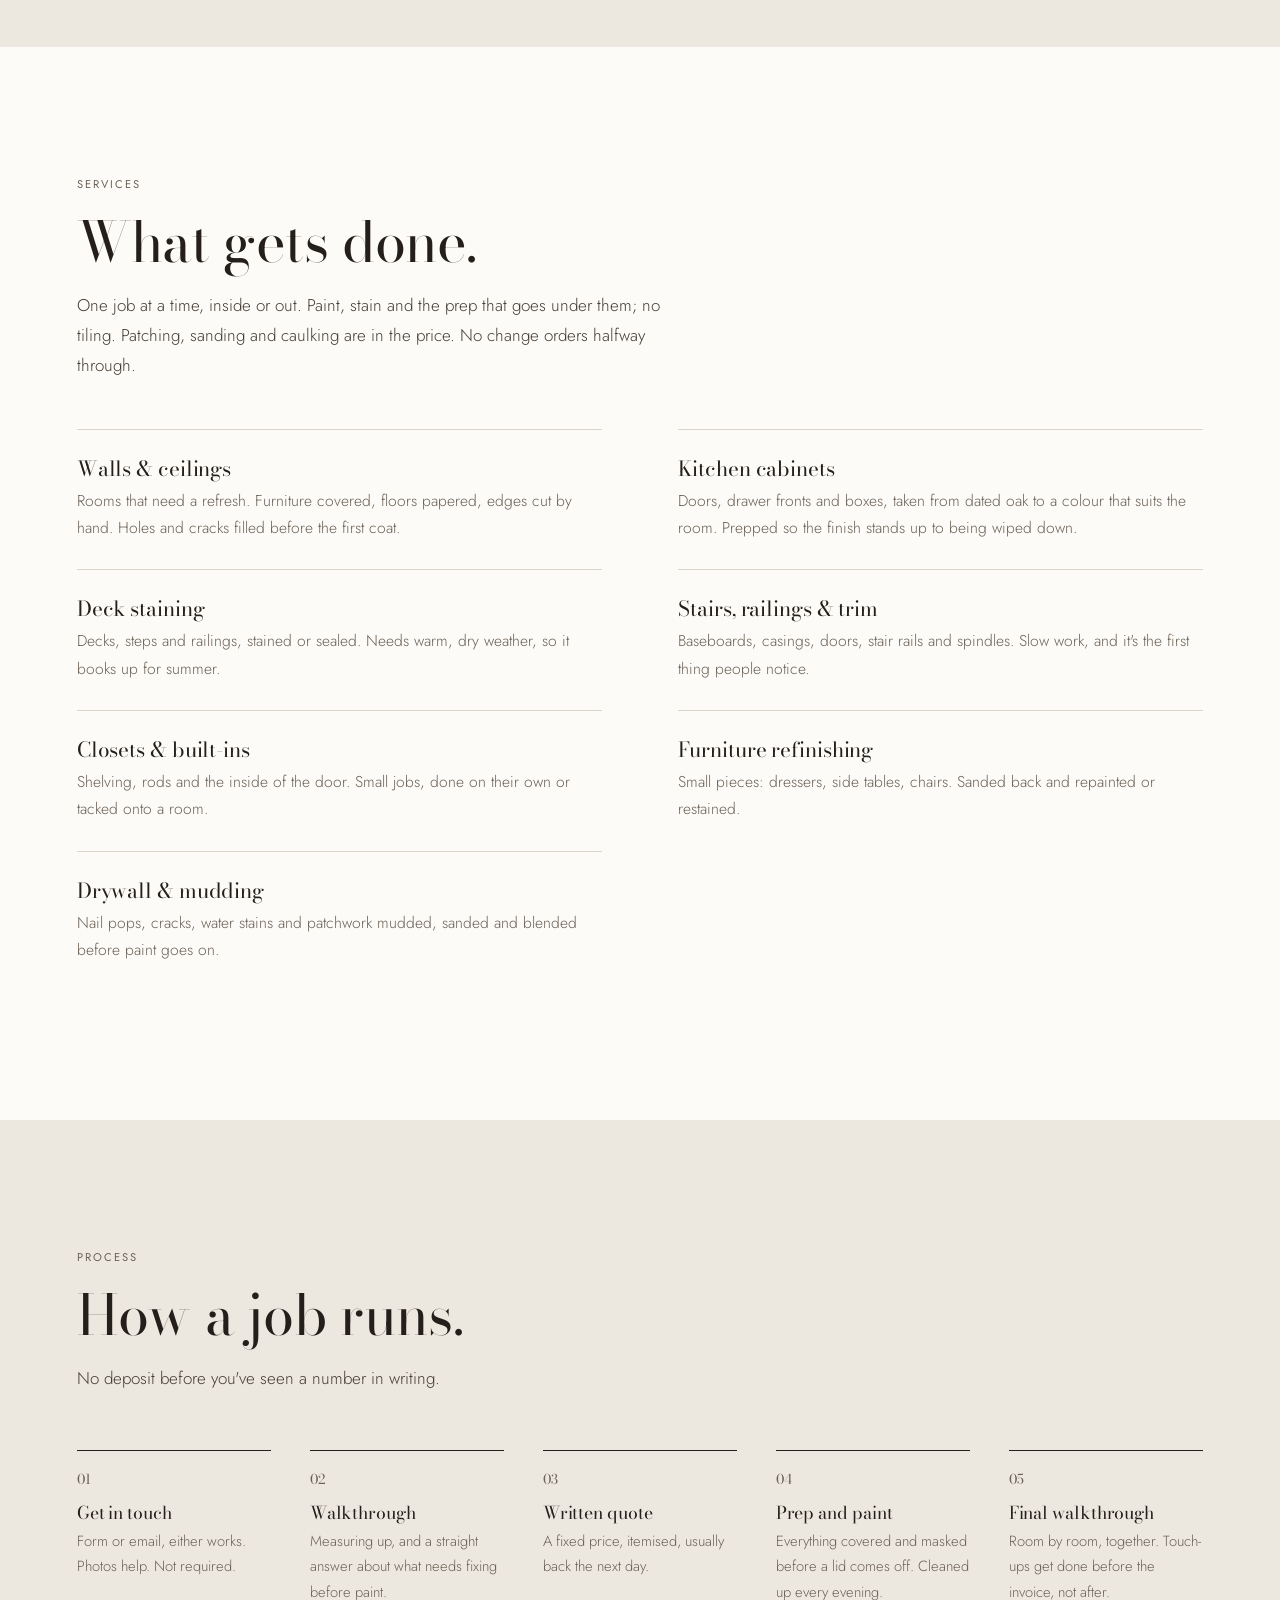
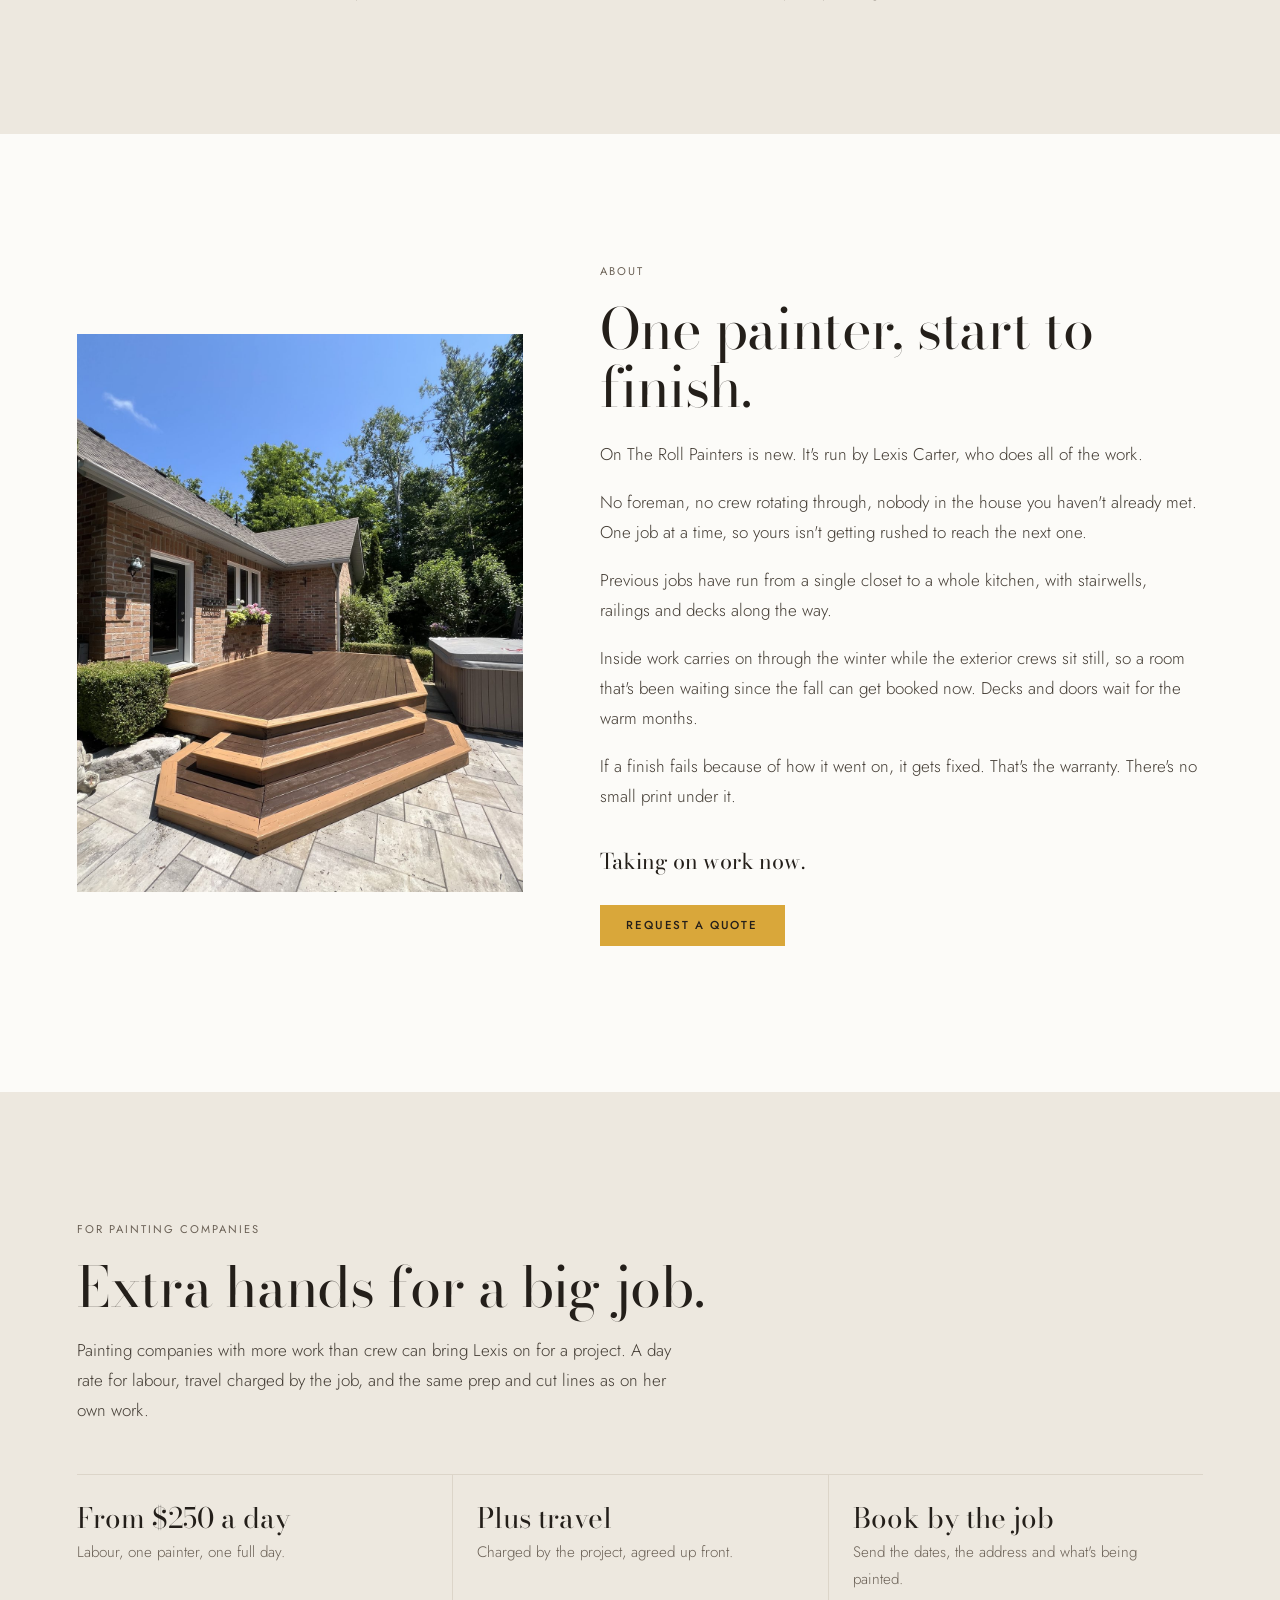
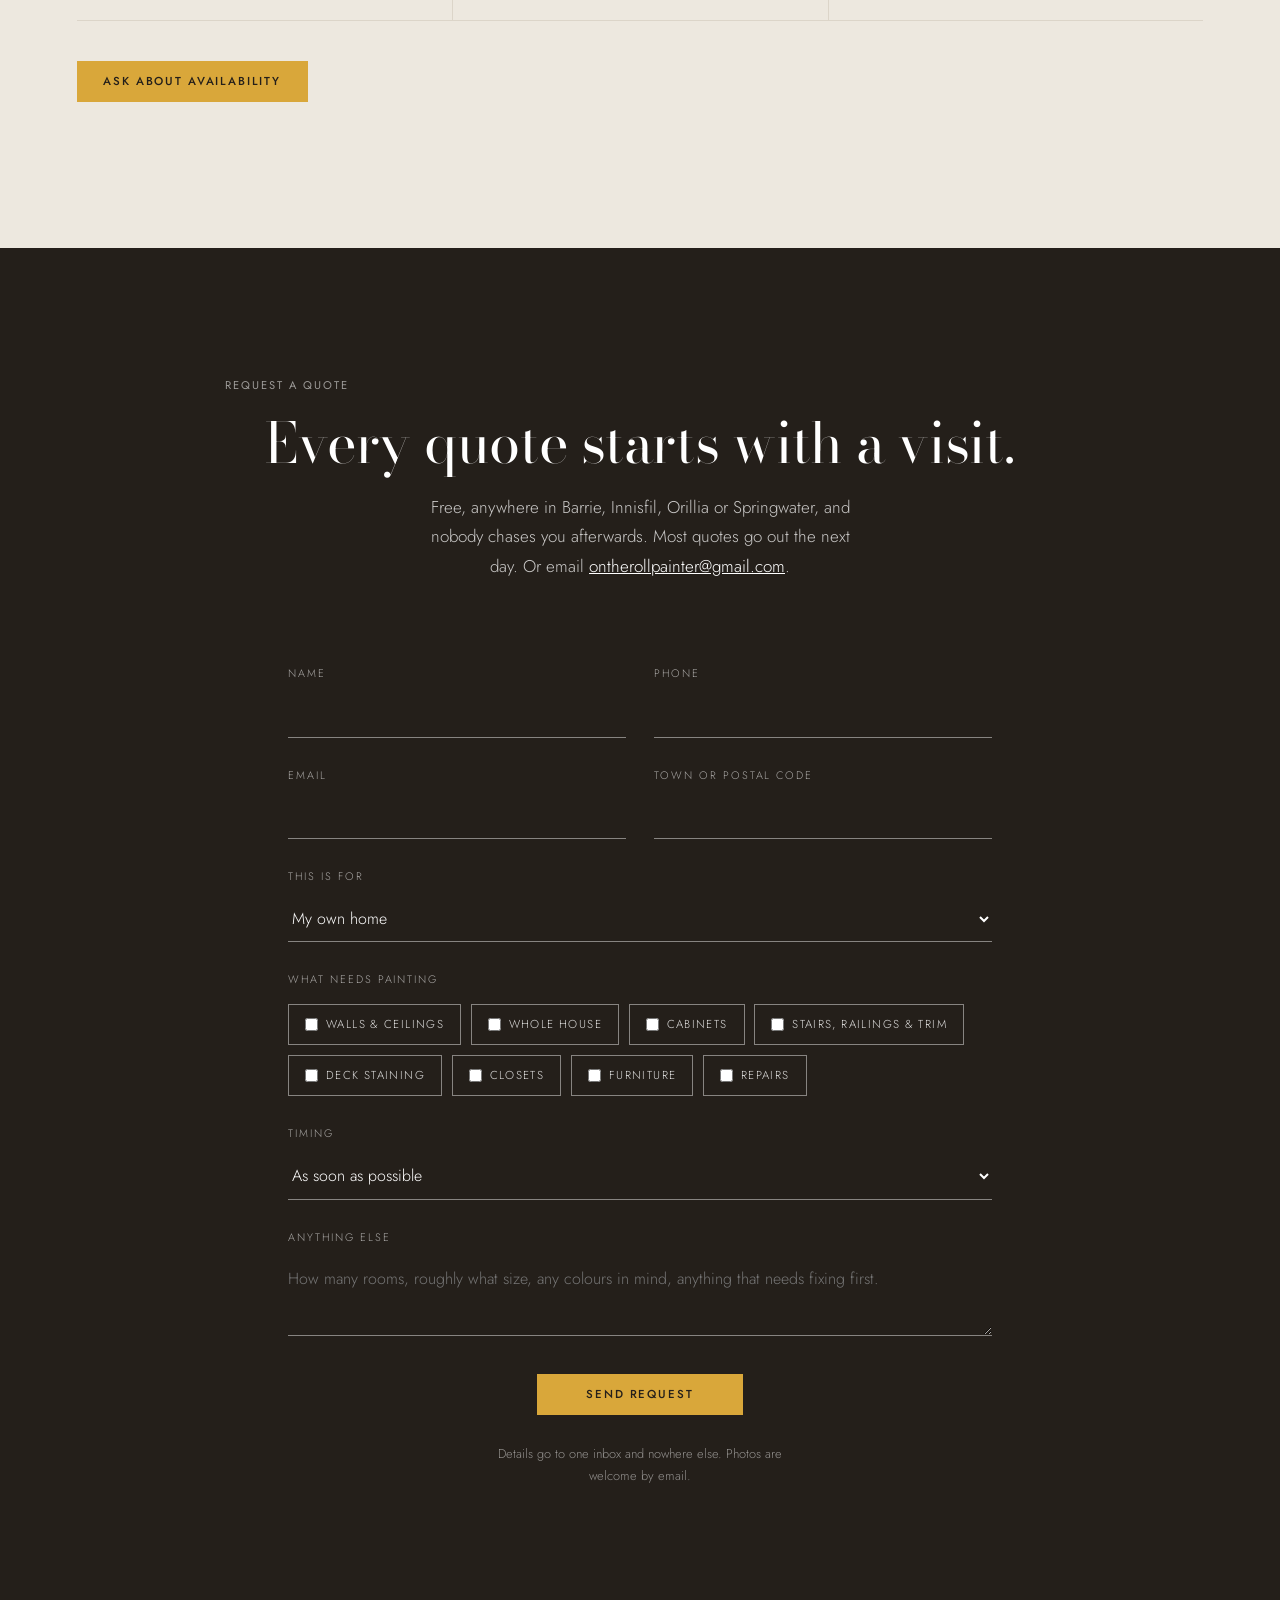
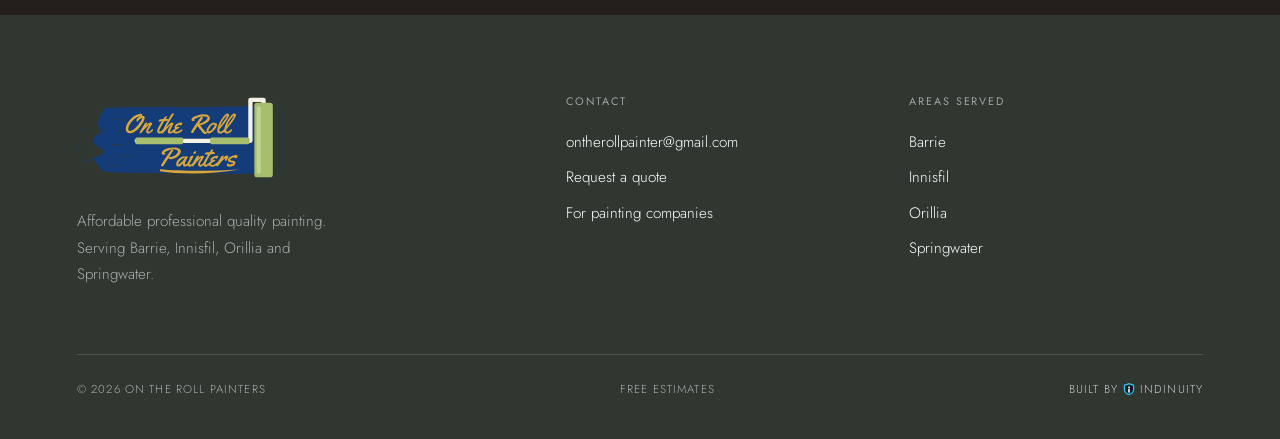
==== commit 191676e6: "Footer credit: Indinuity shield between "Built by" and "Indinuity" The shield SVG comes from the Ind" ====
--- a/index.html
+++ b/index.html
@@ -476,7 +476,7 @@
       <span>&copy; <span id="yr">2026</span> On The Roll Painters</span>
       <!-- FILL: add "Fully insured ·" in front once you have a policy. Not before. -->
       <span>Free estimates</span>
-      <span><a href="https://indinuity.com" target="_blank" rel="noopener">Built by Indinuity</a></span>
+      <span><a class="credit" href="https://indinuity.com" target="_blank" rel="noopener">Built by <img src="images/indinuity-shield.svg" alt="" width="64" height="64"> Indinuity</a></span>
     </div>
   </div>
 </footer>
--- a/styles.css
+++ b/styles.css
@@ -269,6 +269,8 @@
 .foot .blurb{color:rgba(255,255,255,.6);font-size:.95rem;max-width:32ch}
 .legal{border-top:1px solid rgba(255,255,255,.15);margin-top:3rem;padding-top:1.5rem;font-size:.72rem;letter-spacing:.1em;text-transform:uppercase;color:rgba(255,255,255,.6);display:flex;justify-content:space-between;gap:1rem 2rem;flex-wrap:wrap}
 .legal a{color:rgba(255,255,255,.75)}
+.legal .credit{display:inline-flex;align-items:center;gap:.35em}
+.legal .credit img{height:1.2em;width:auto;display:block}
 
 /* ---------- lightbox ---------- */
 dialog{border:0;padding:0;background:transparent;max-width:92vw;max-height:92vh}
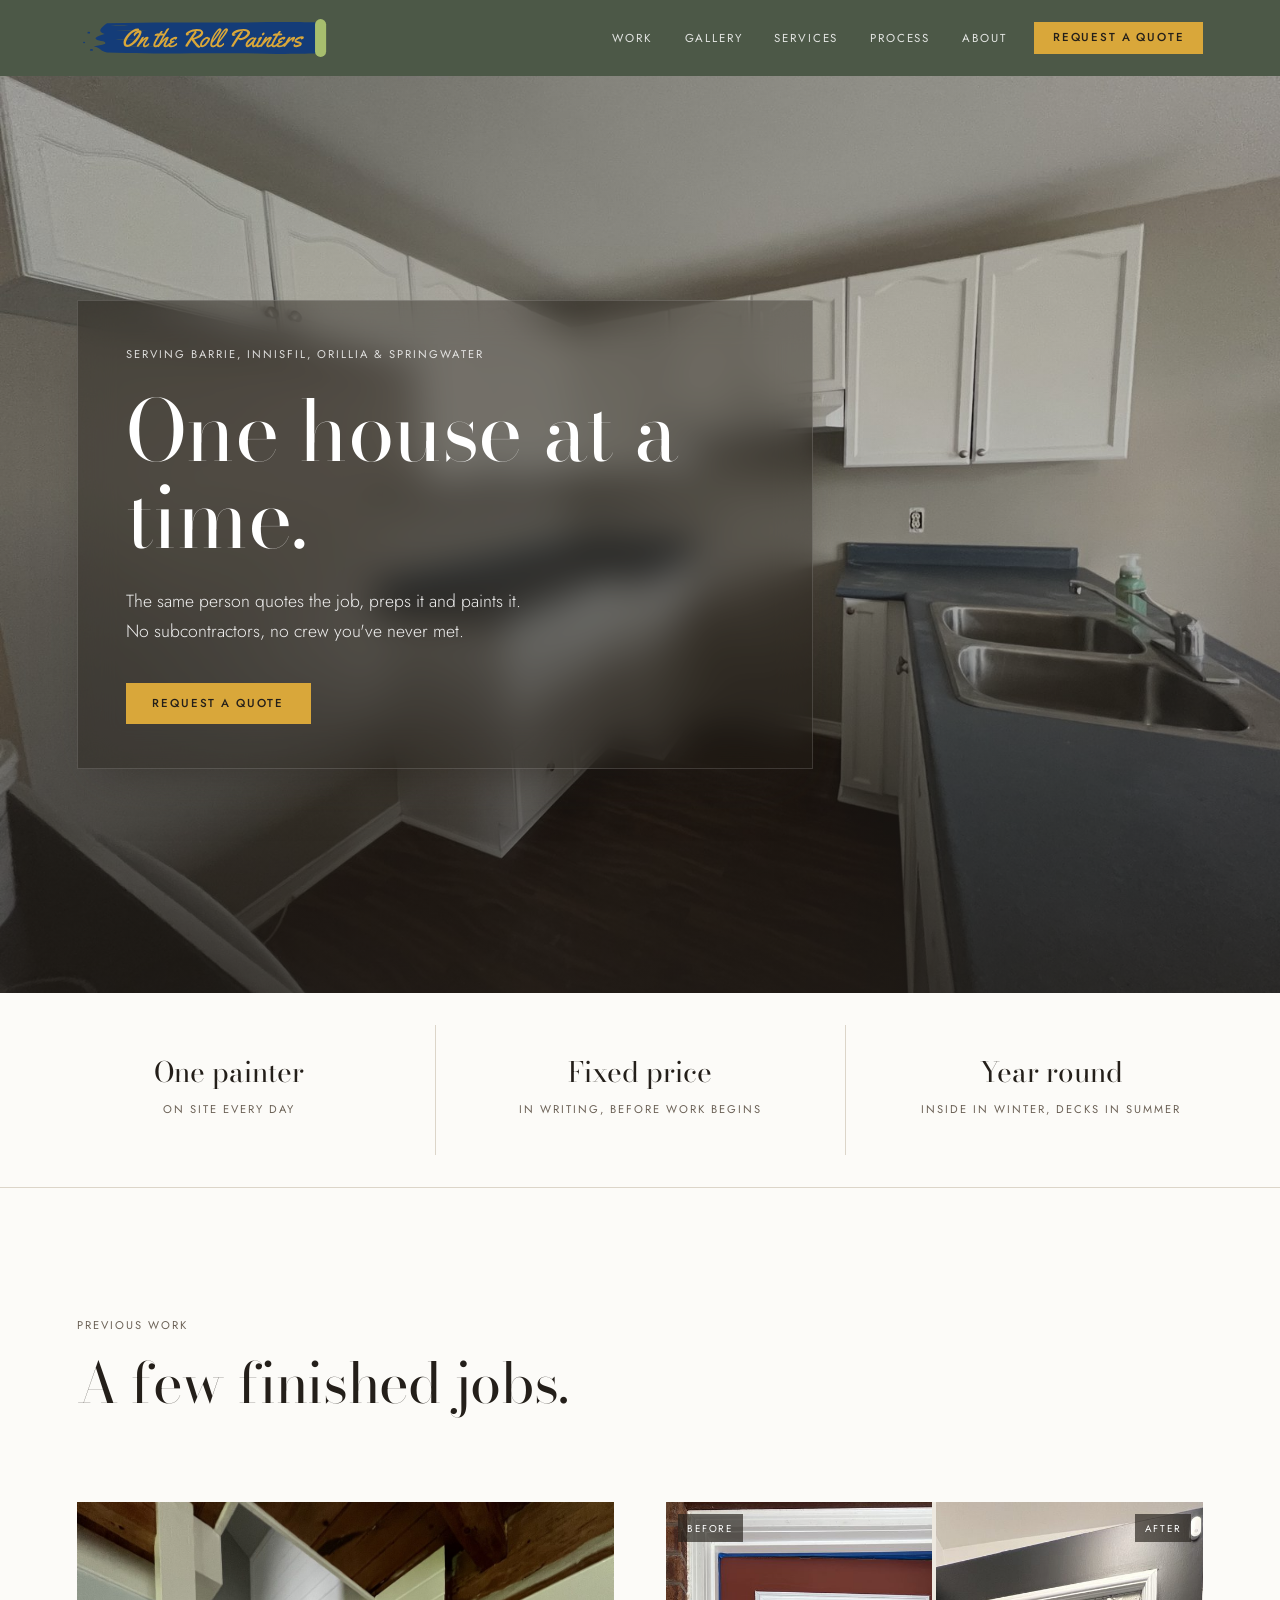
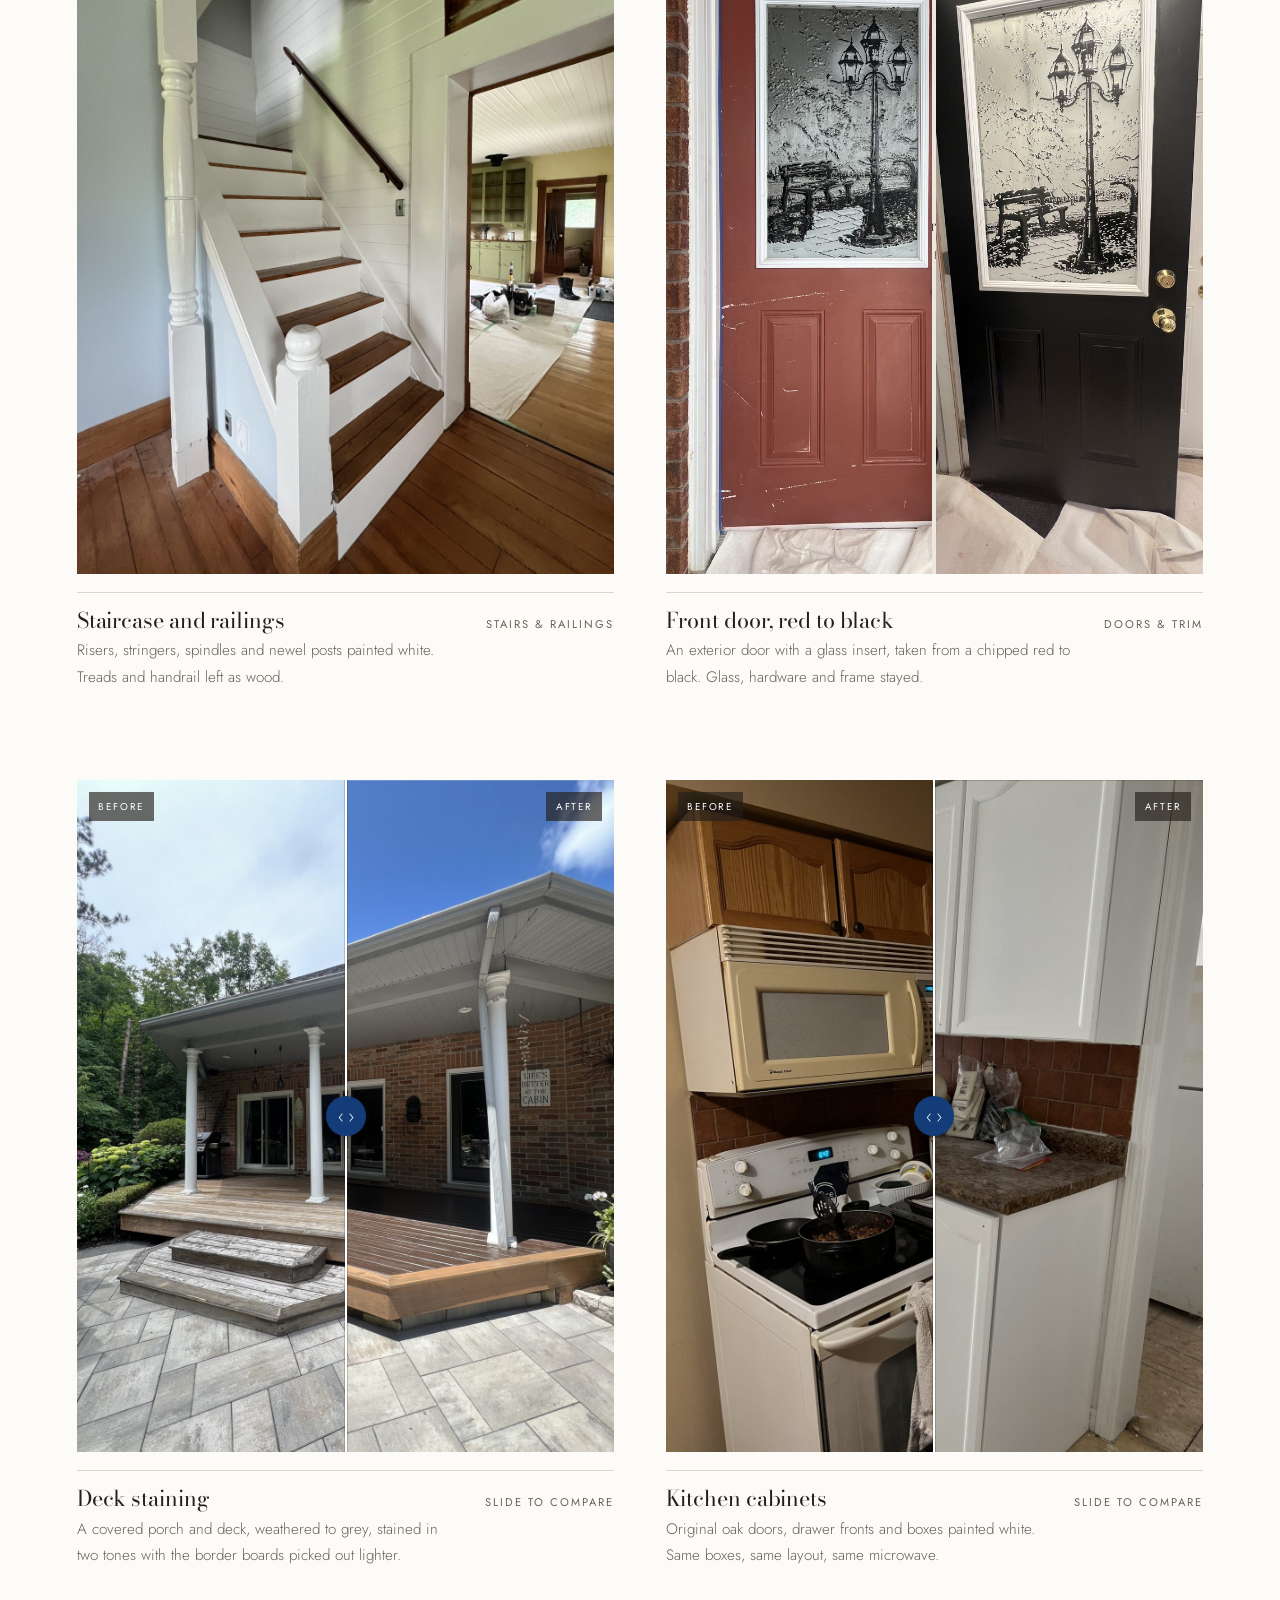
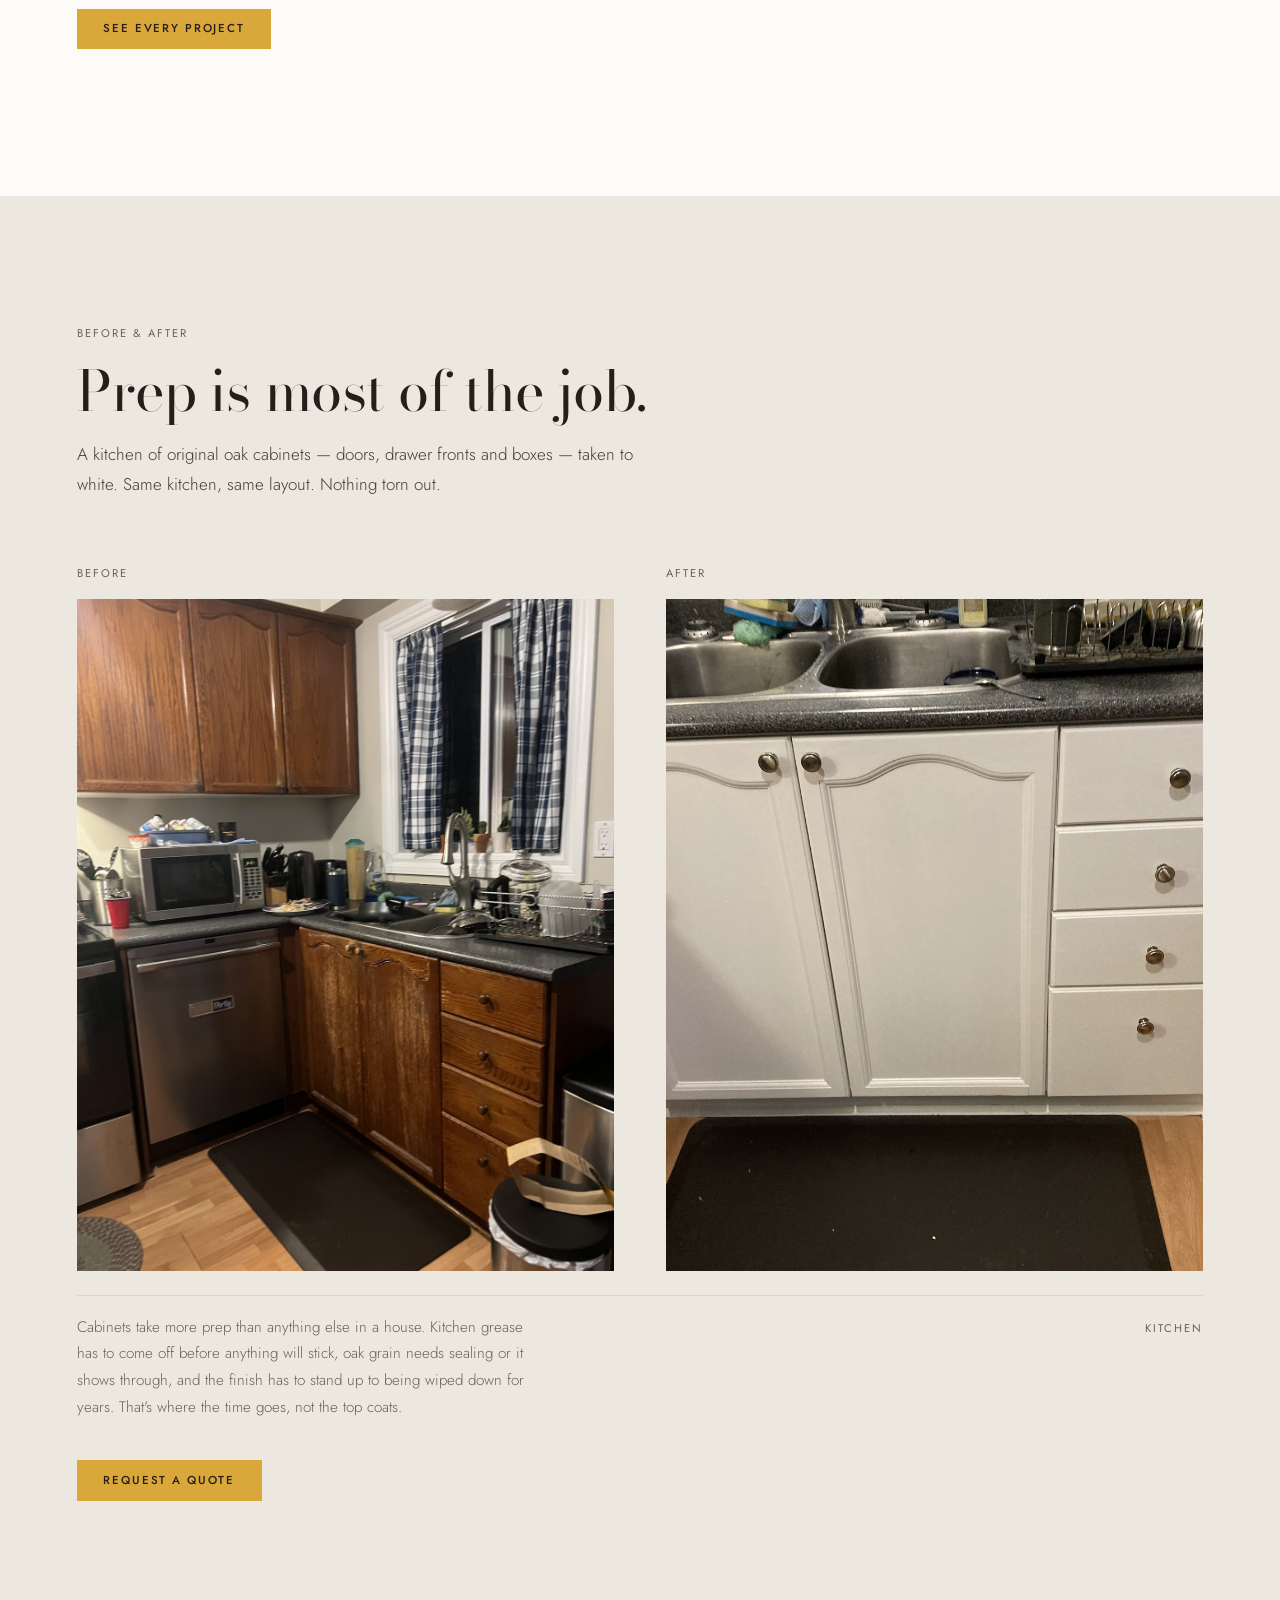
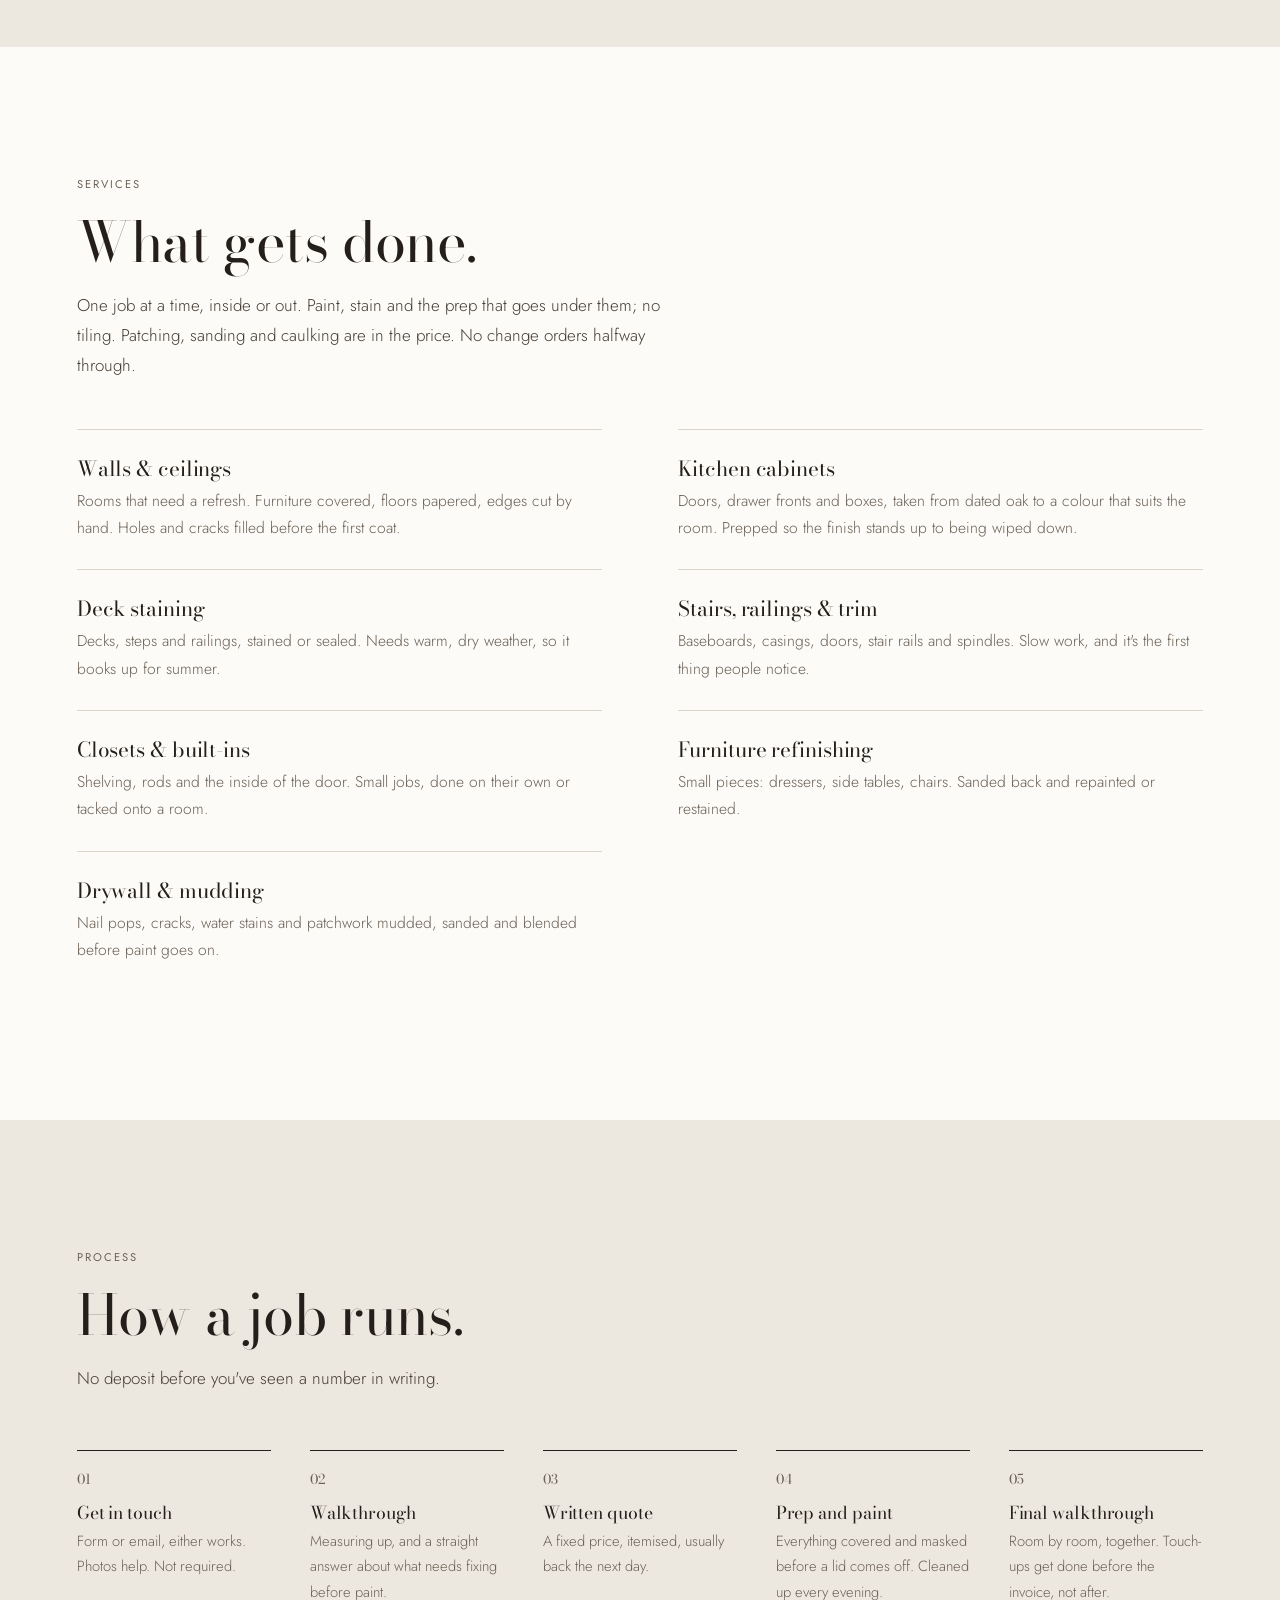
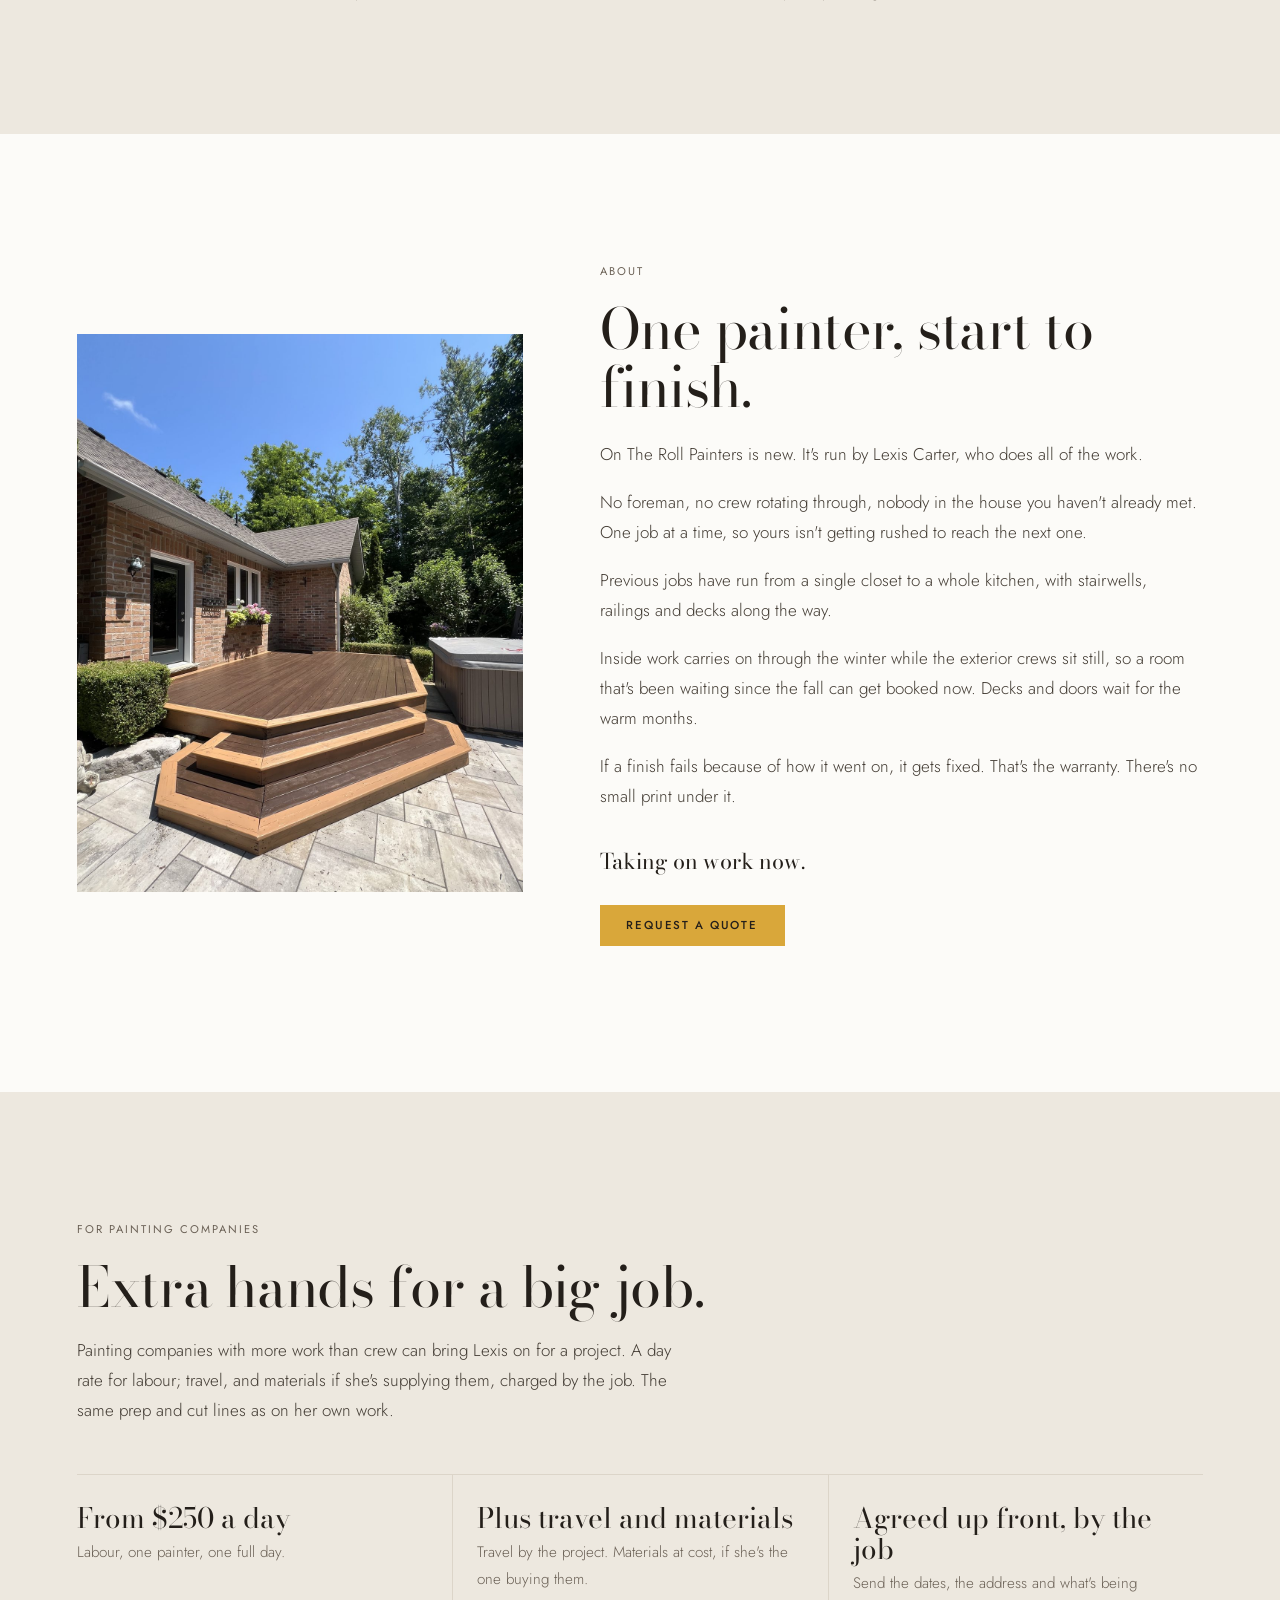
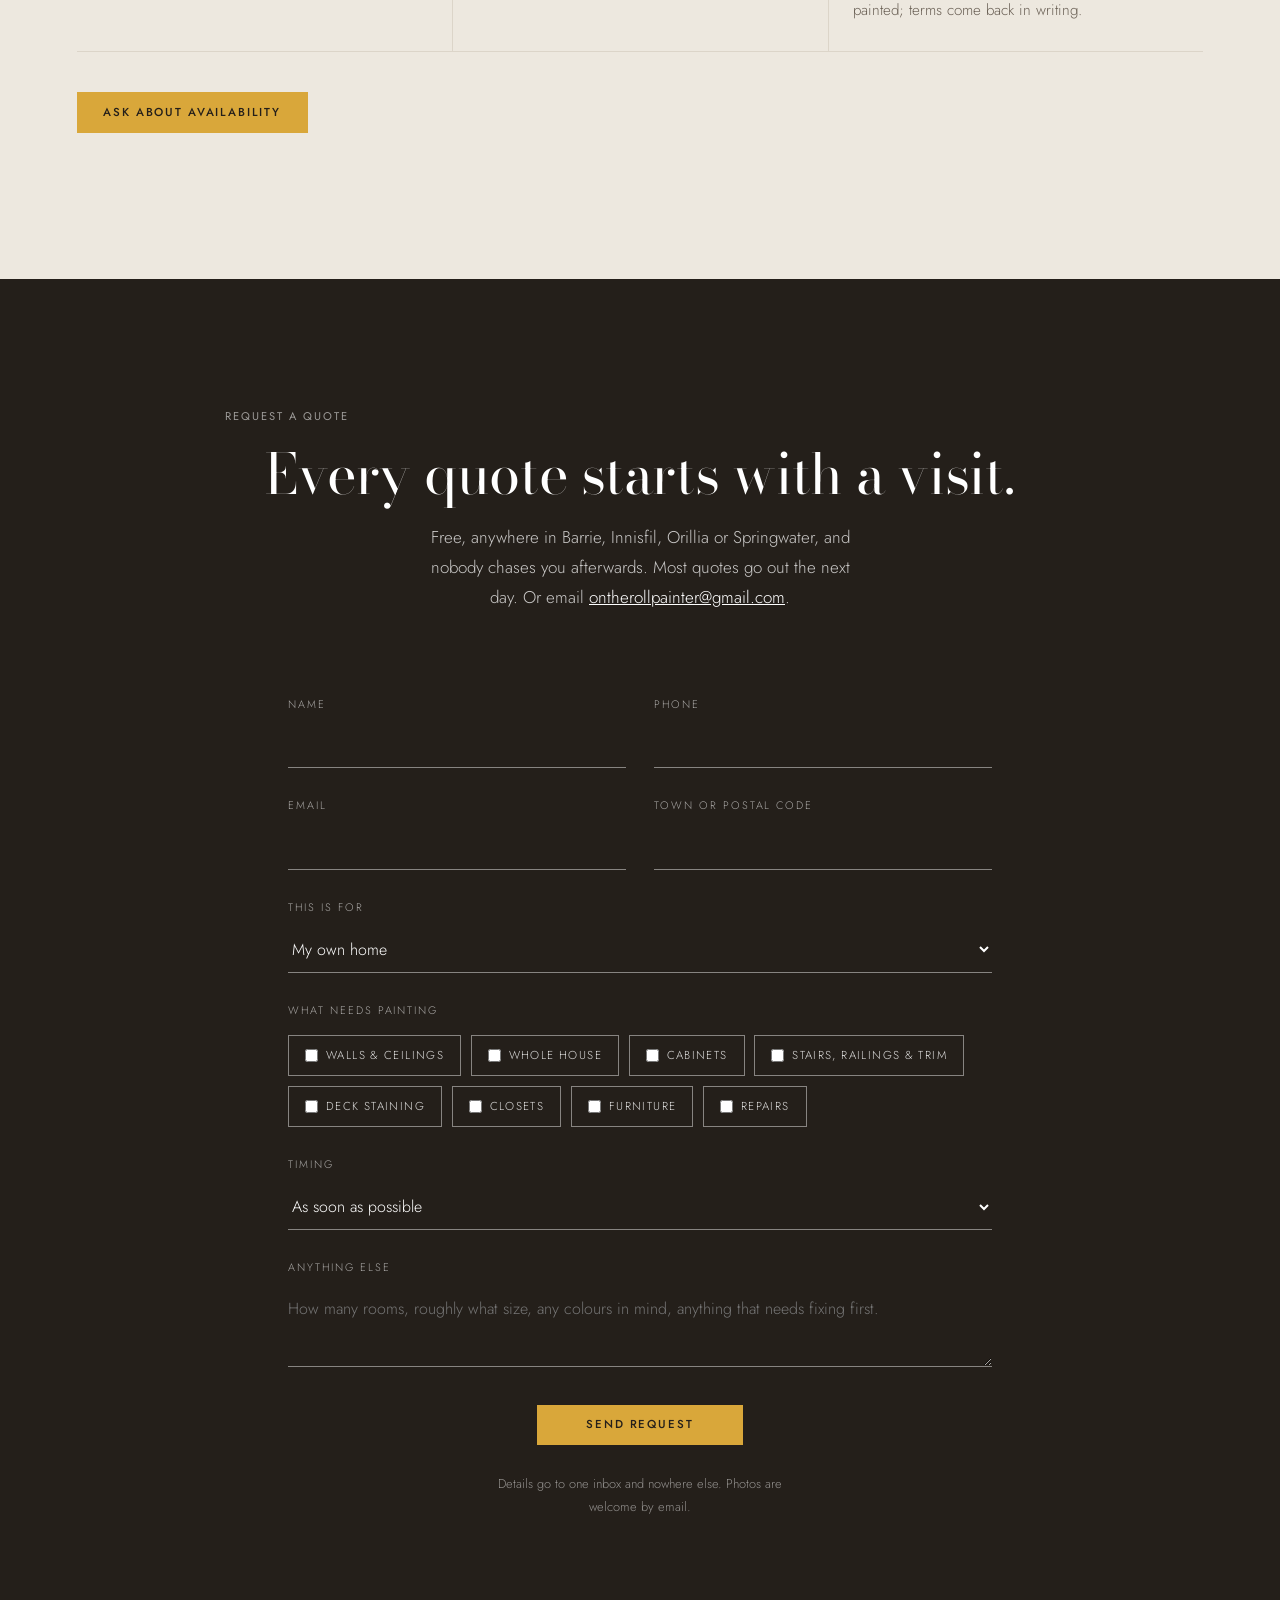
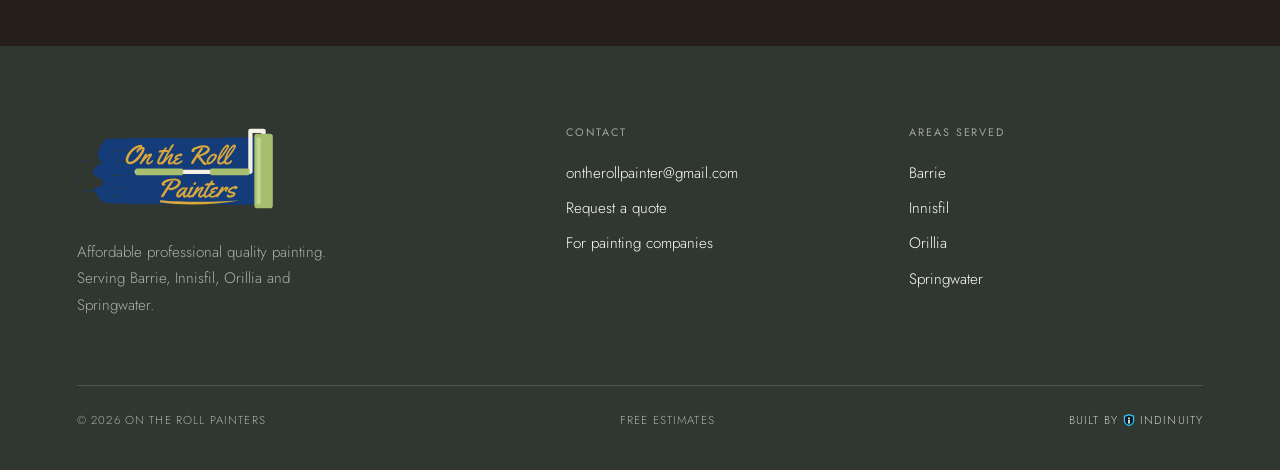
==== commit 14ee306f: "Trade section: travel and materials; README checklist for subcontracting Co-Authored-By: Claude Opus" ====
--- a/index.html
+++ b/index.html
@@ -337,15 +337,15 @@
     <div class="narrow">
       <p class="caps">For painting companies</p>
       <h2>Extra hands for a big job.</h2>
-      <p>Painting companies with more work than crew can bring Lexis on for a project. A day rate for labour, travel charged by the job, and the same prep and cut lines as on her own work.</p>
-    </div>
-    <!-- FILL: the rate lives here and nowhere else on the site. Say what a day is (hours)
-         and what's included (own brushes, rollers and drop sheets? paint supplied by the
-         company?) once that's settled — vague terms are where disputes start. -->
+      <p>Painting companies with more work than crew can bring Lexis on for a project. A day rate for labour; travel, and materials if she's supplying them, charged by the job. The same prep and cut lines as on her own work.</p>
+    </div>
+    <!-- FILL: the rate lives here and nowhere else on the site. The detail — what a day
+         is in hours, who supplies the paint, what her own kit covers — belongs in the
+         written terms for each job, not on the page. See README section 7. -->
     <div class="rates">
       <div><b>From $250 a day</b><p>Labour, one painter, one full day.</p></div>
-      <div><b>Plus travel</b><p>Charged by the project, agreed up front.</p></div>
-      <div><b>Book by the job</b><p>Send the dates, the address and what's being painted.</p></div>
+      <div><b>Plus travel and materials</b><p>Travel by the project. Materials at cost, if she's the one buying them.</p></div>
+      <div><b>Agreed up front, by the job</b><p>Send the dates, the address and what's being painted; terms come back in writing.</p></div>
     </div>
     <p class="cta-row"><a class="btn" href="#quote">Ask about availability</a></p>
   </div>
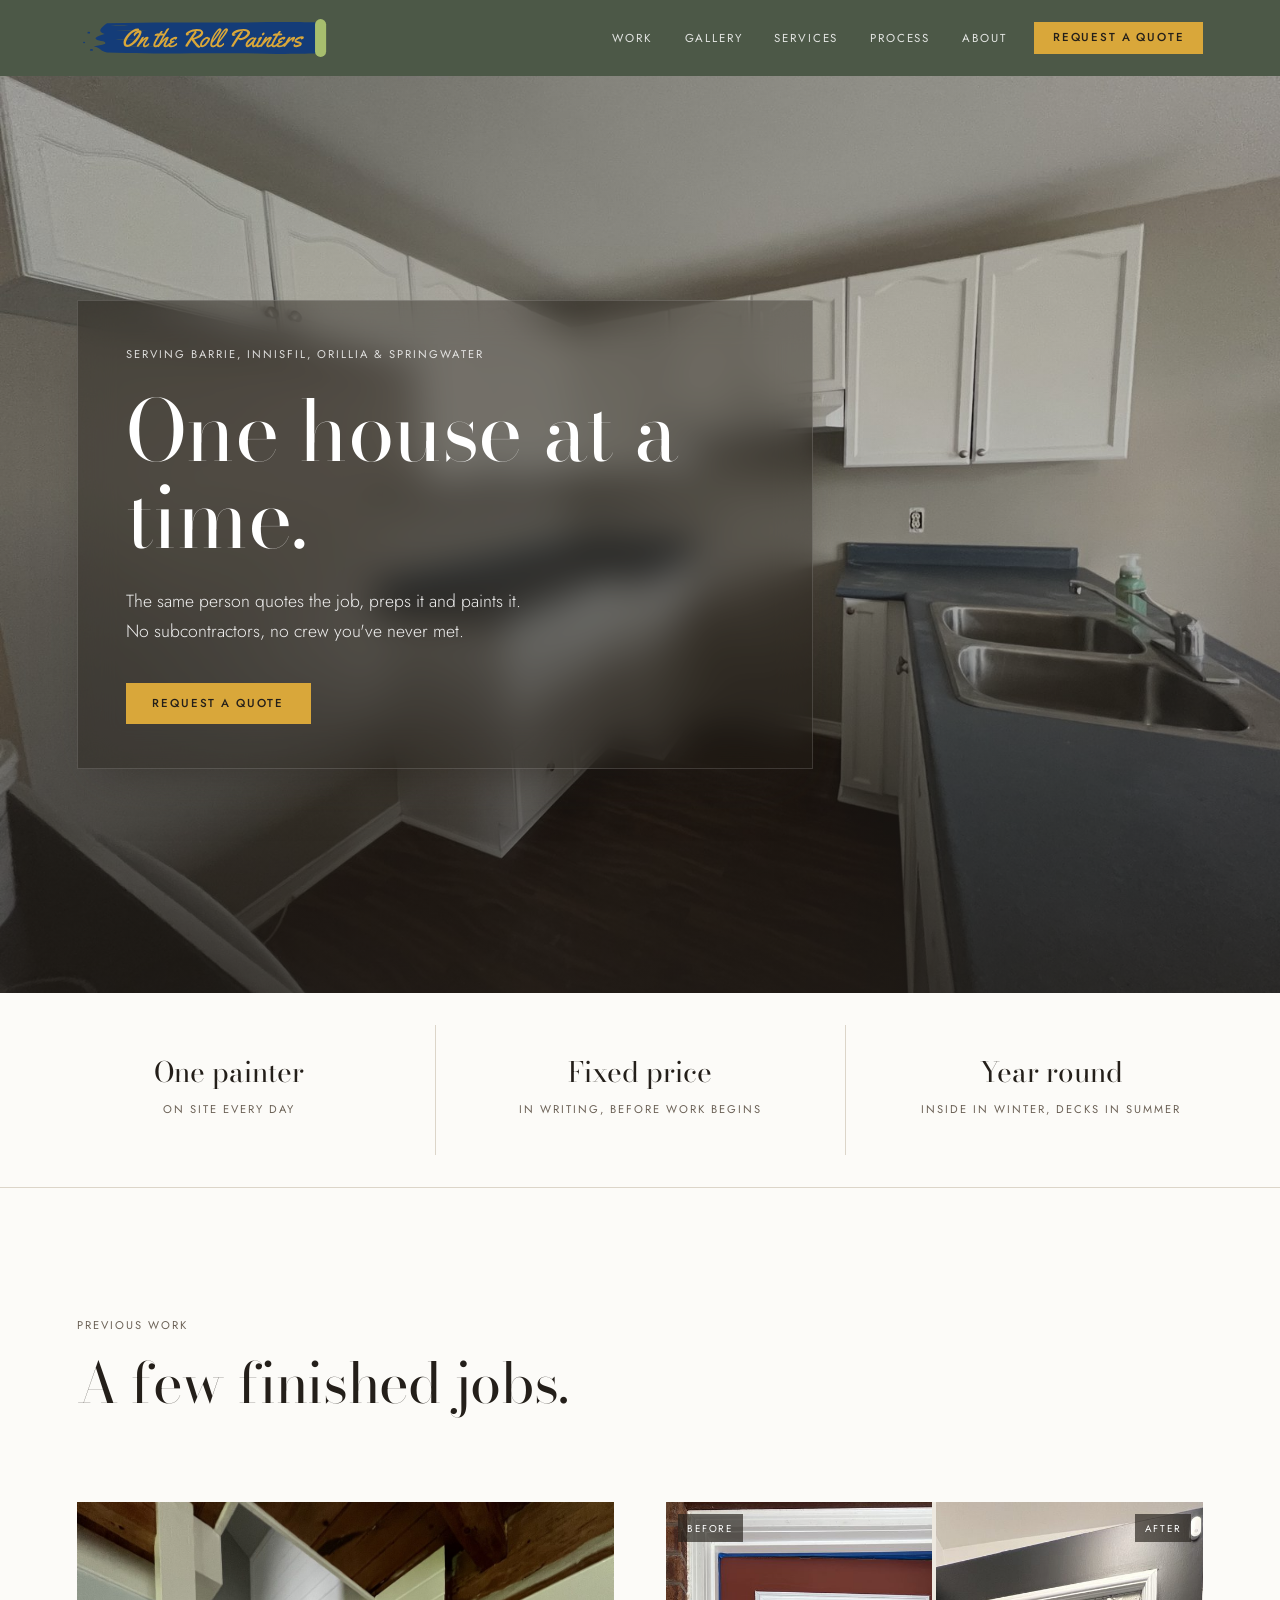
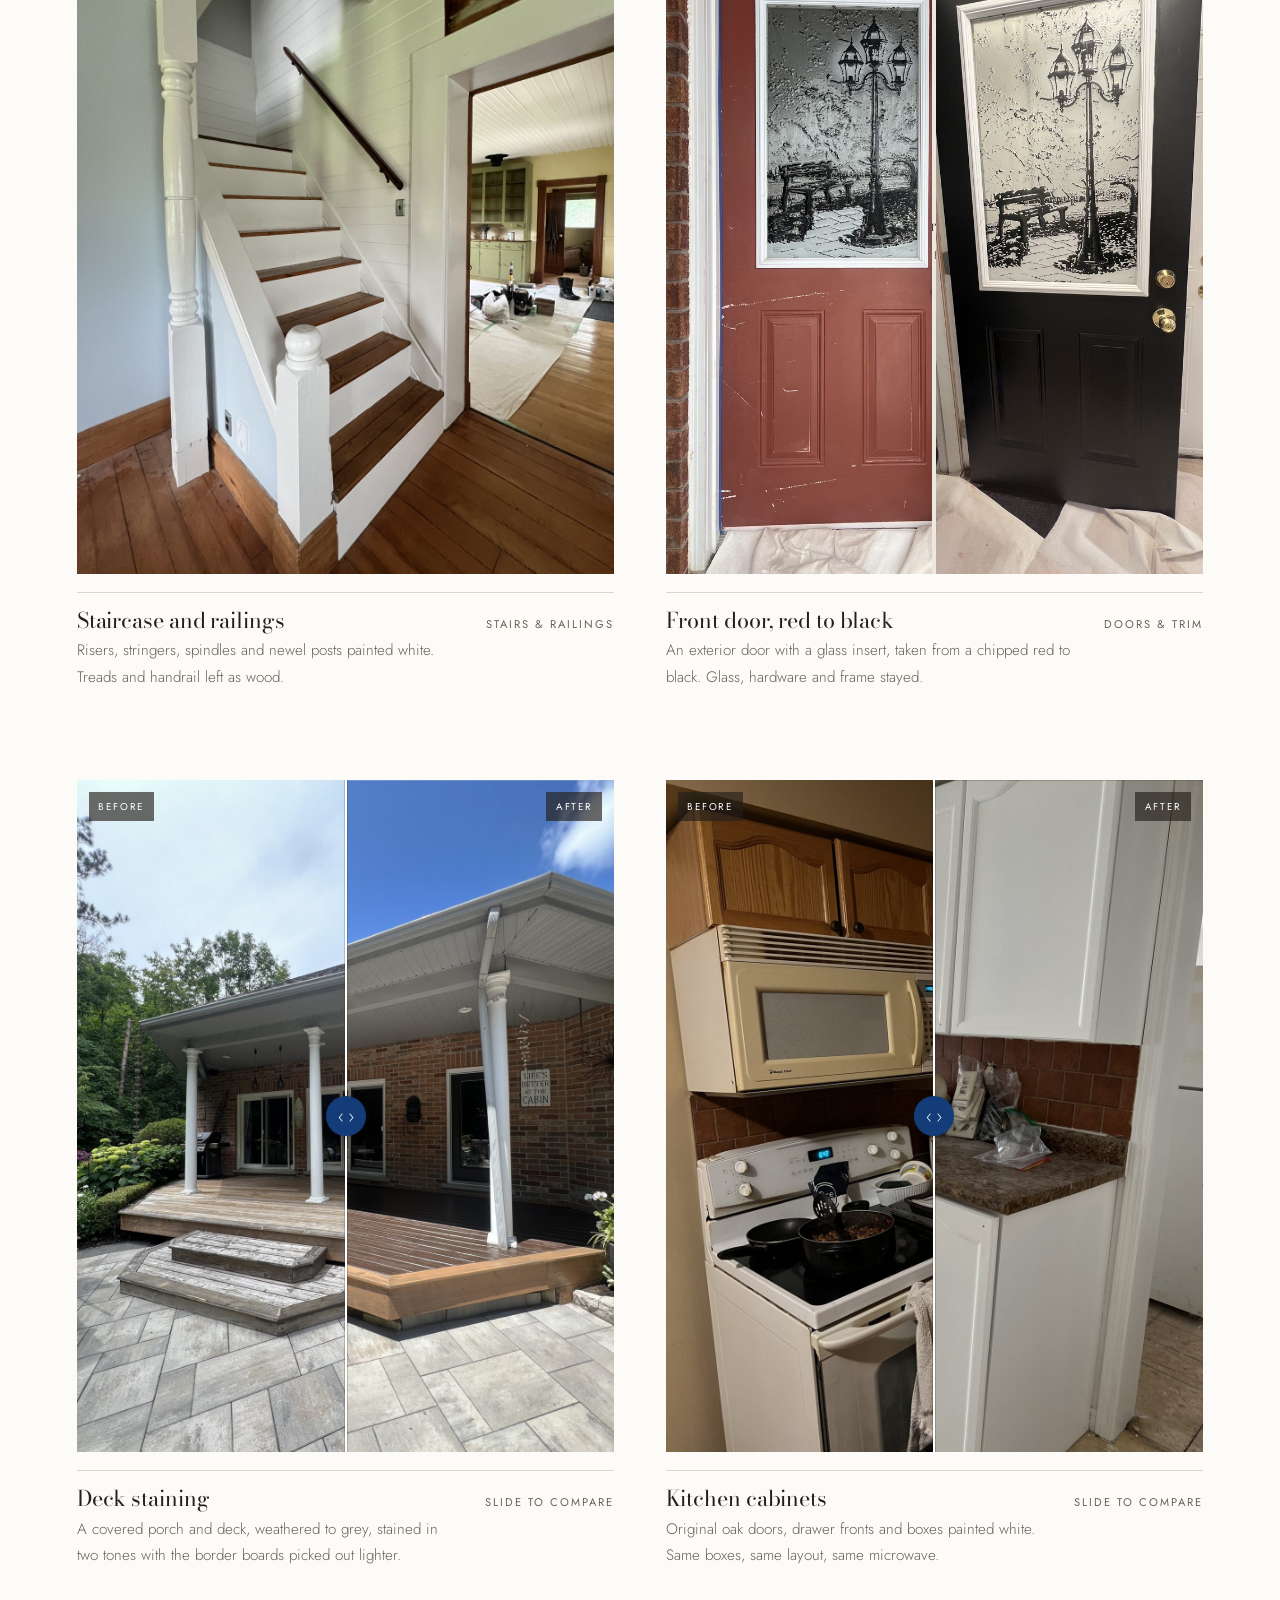
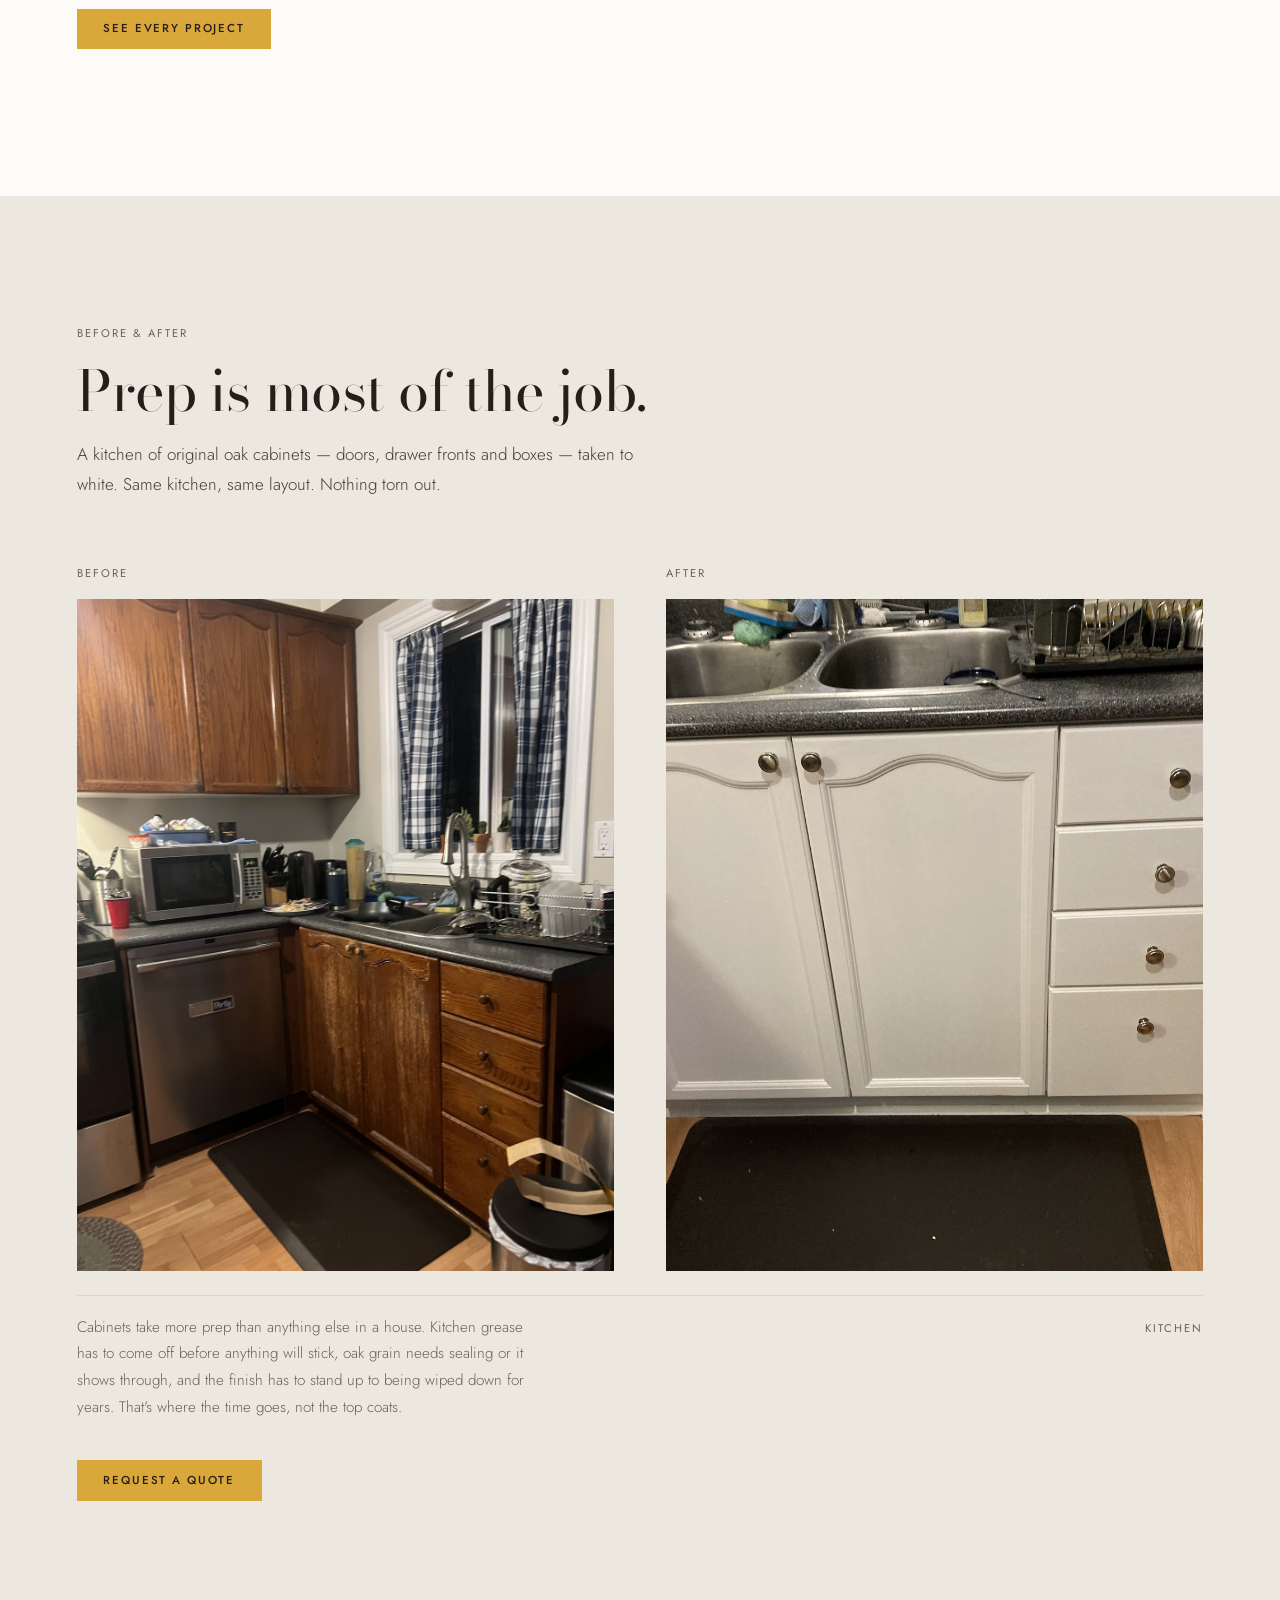
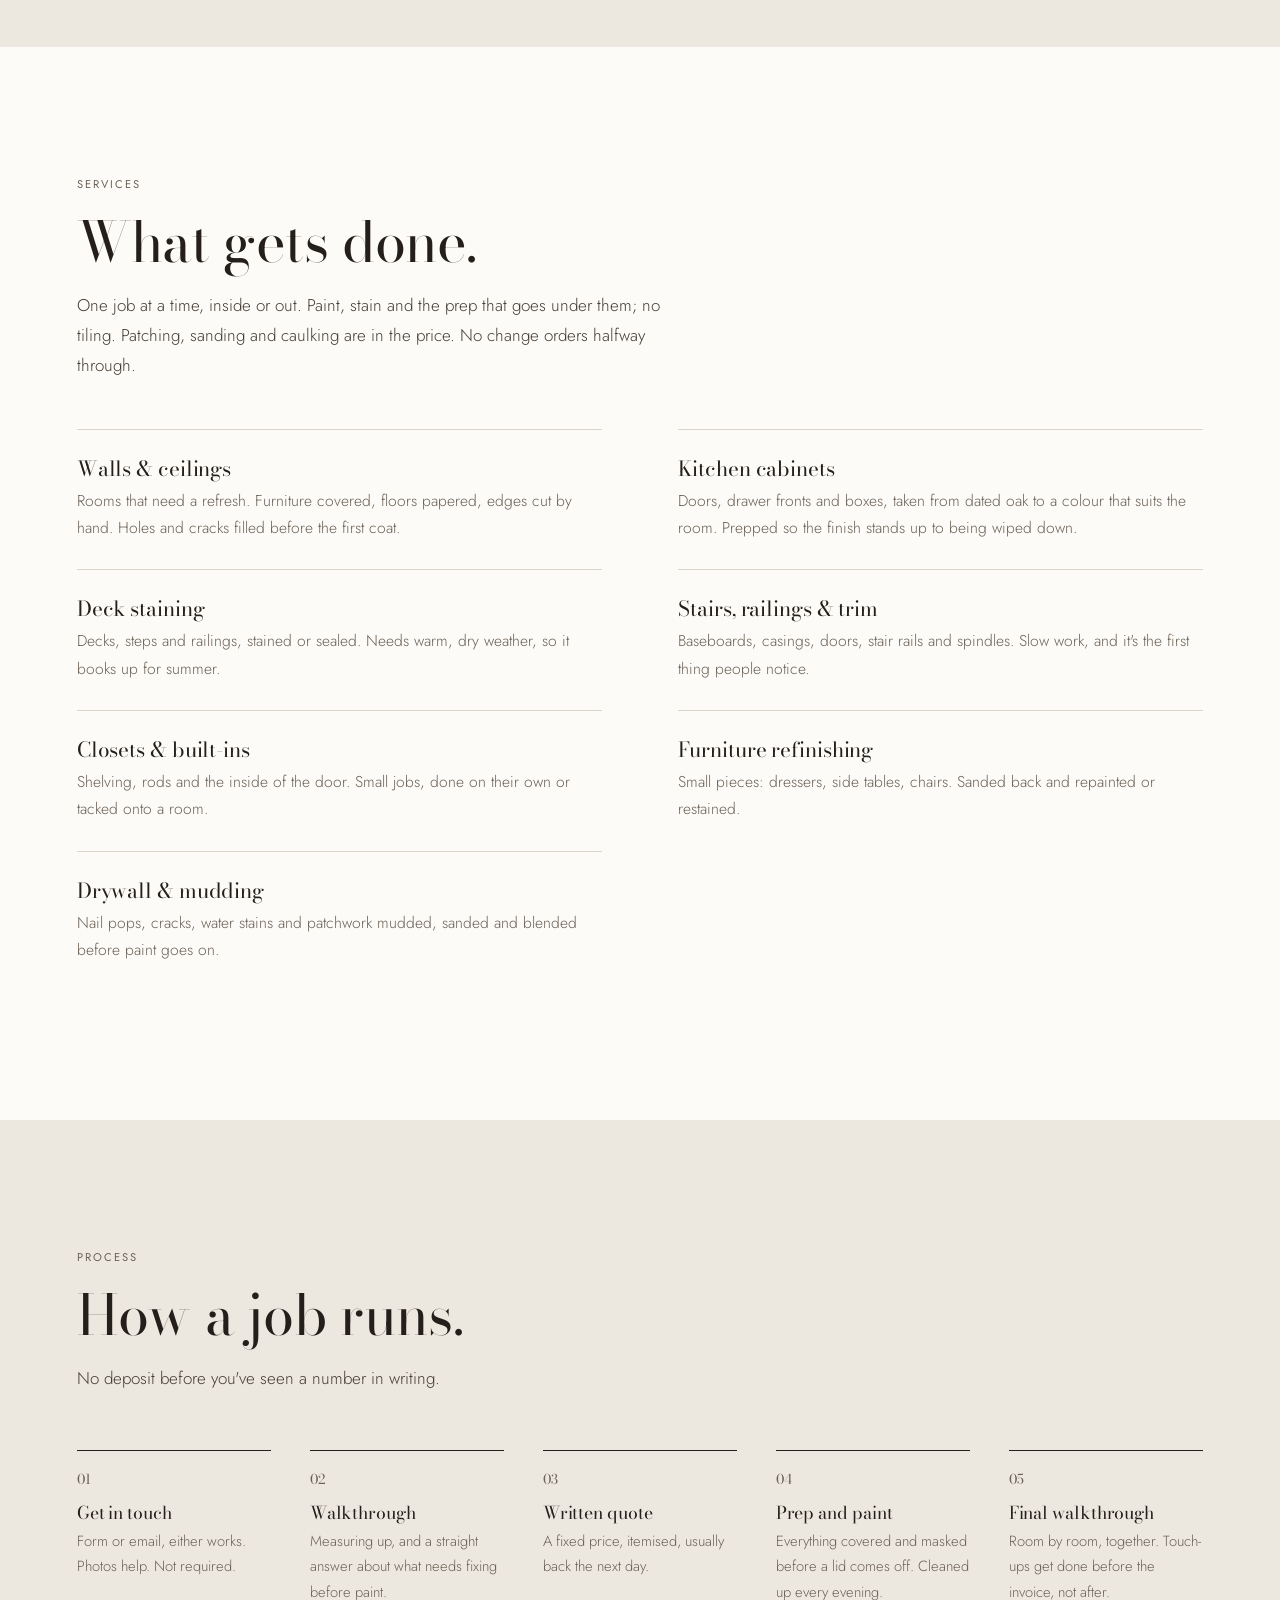
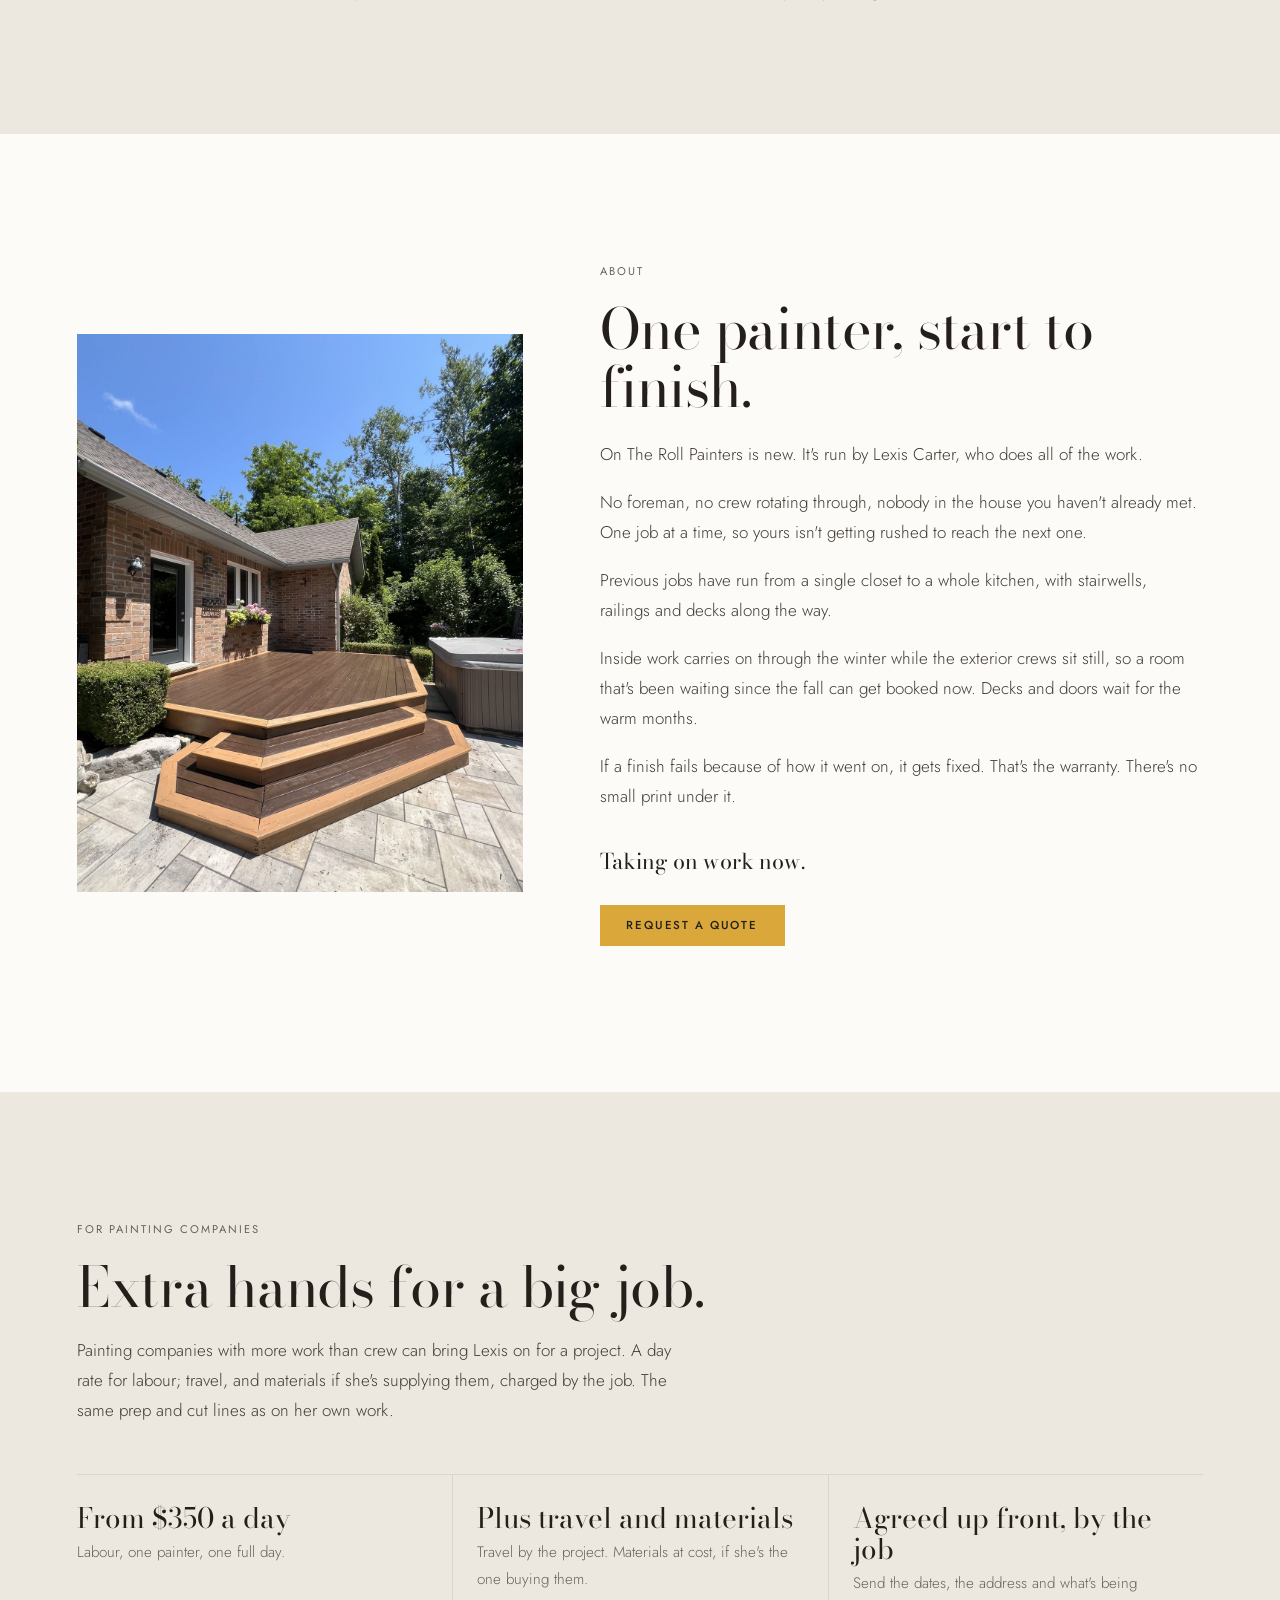
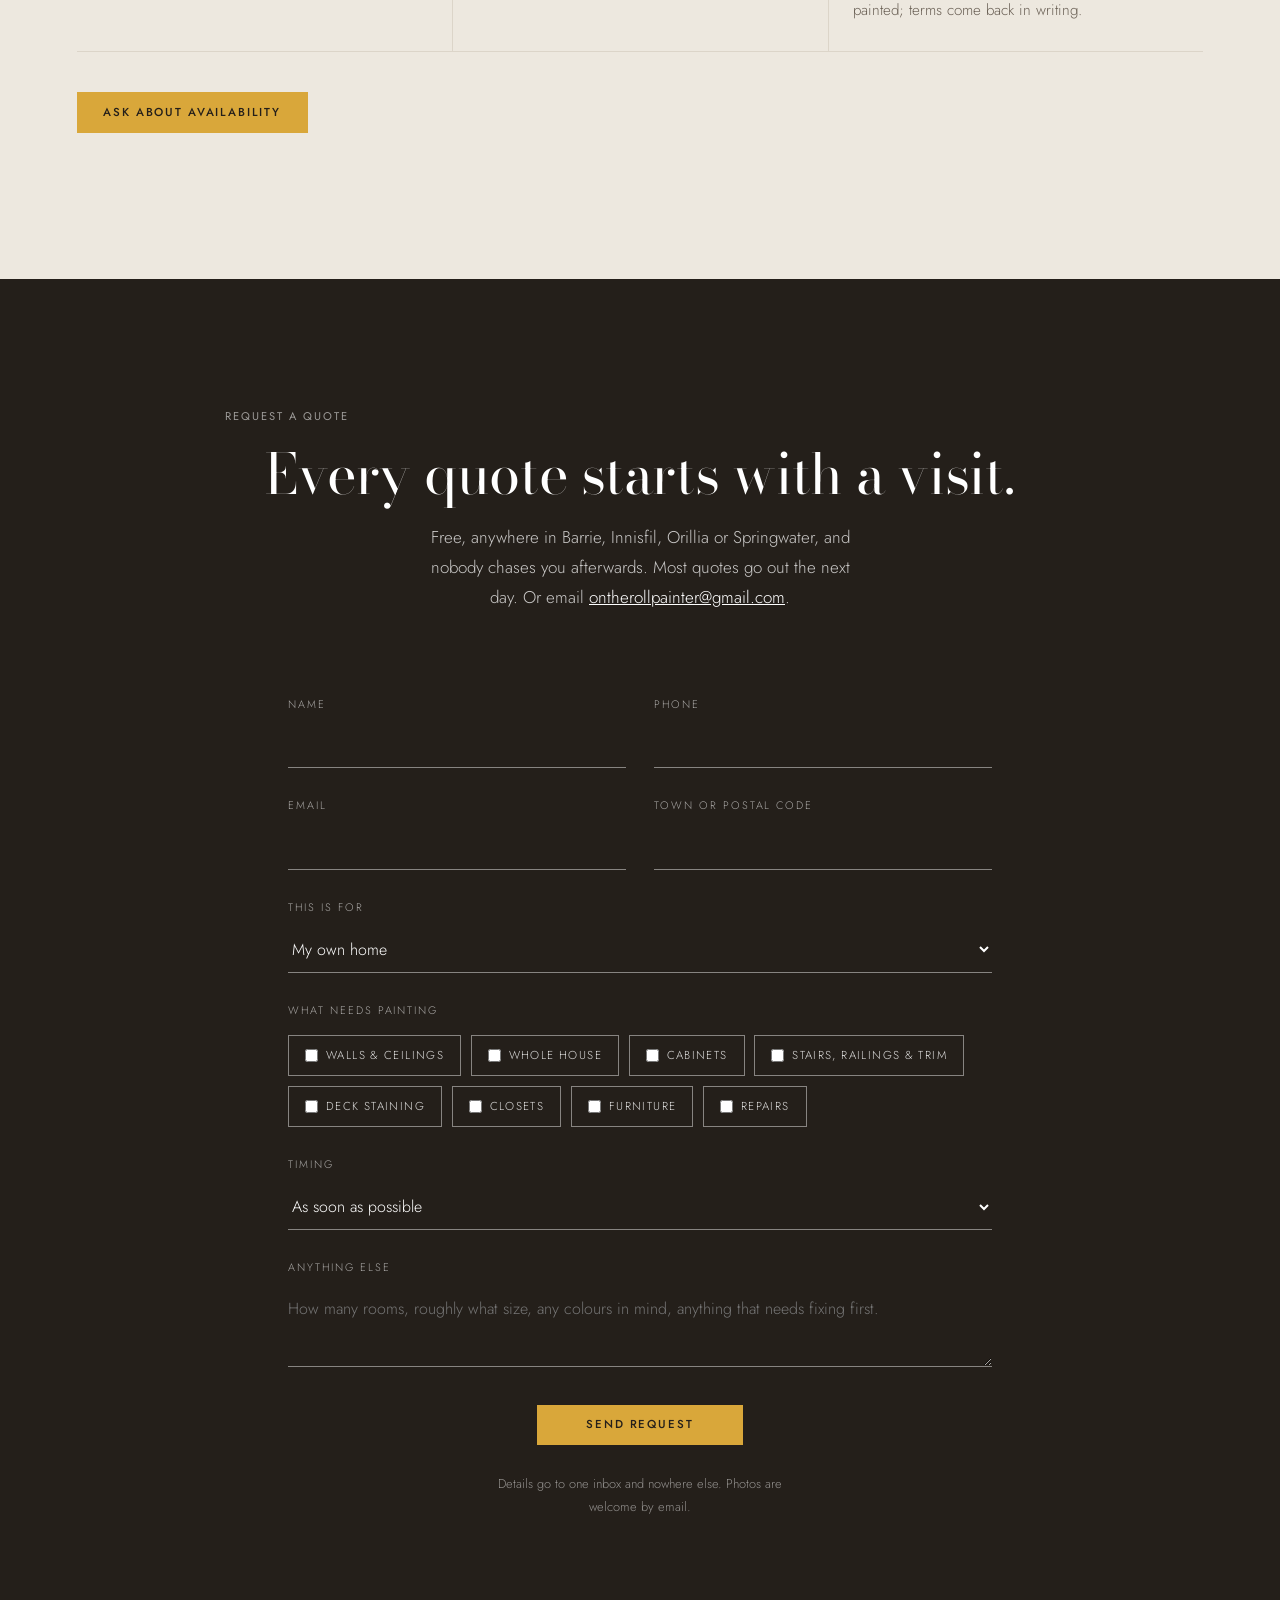
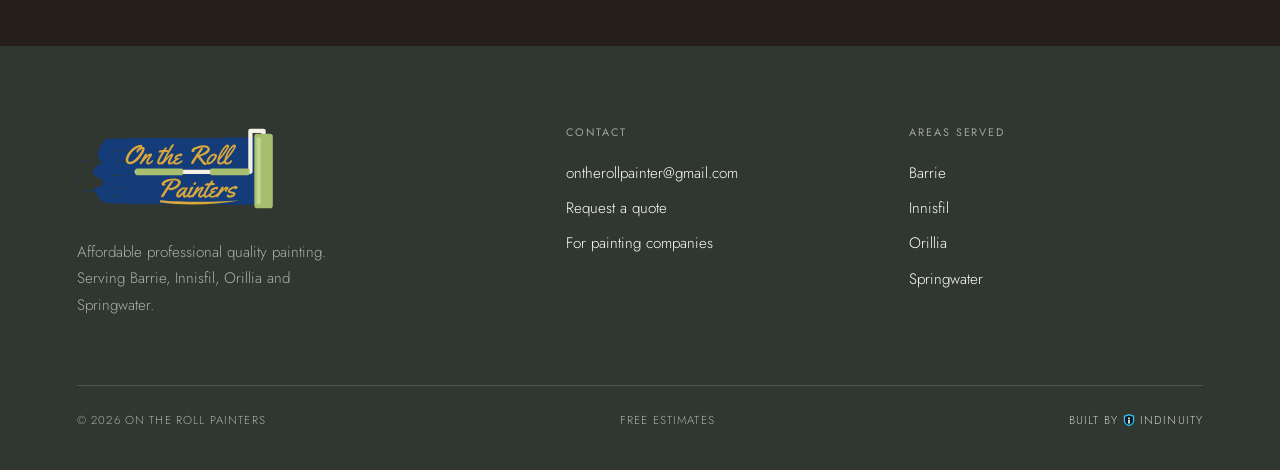
==== commit ed79d332: "Trade rate is $350 a day Co-Authored-By: Claude Opus 5 <noreply@anthropic.com>" ====
--- a/index.html
+++ b/index.html
@@ -343,7 +343,7 @@
          is in hours, who supplies the paint, what her own kit covers — belongs in the
          written terms for each job, not on the page. See README section 7. -->
     <div class="rates">
-      <div><b>From $250 a day</b><p>Labour, one painter, one full day.</p></div>
+      <div><b>From $350 a day</b><p>Labour, one painter, one full day.</p></div>
       <div><b>Plus travel and materials</b><p>Travel by the project. Materials at cost, if she's the one buying them.</p></div>
       <div><b>Agreed up front, by the job</b><p>Send the dates, the address and what's being painted; terms come back in writing.</p></div>
     </div>
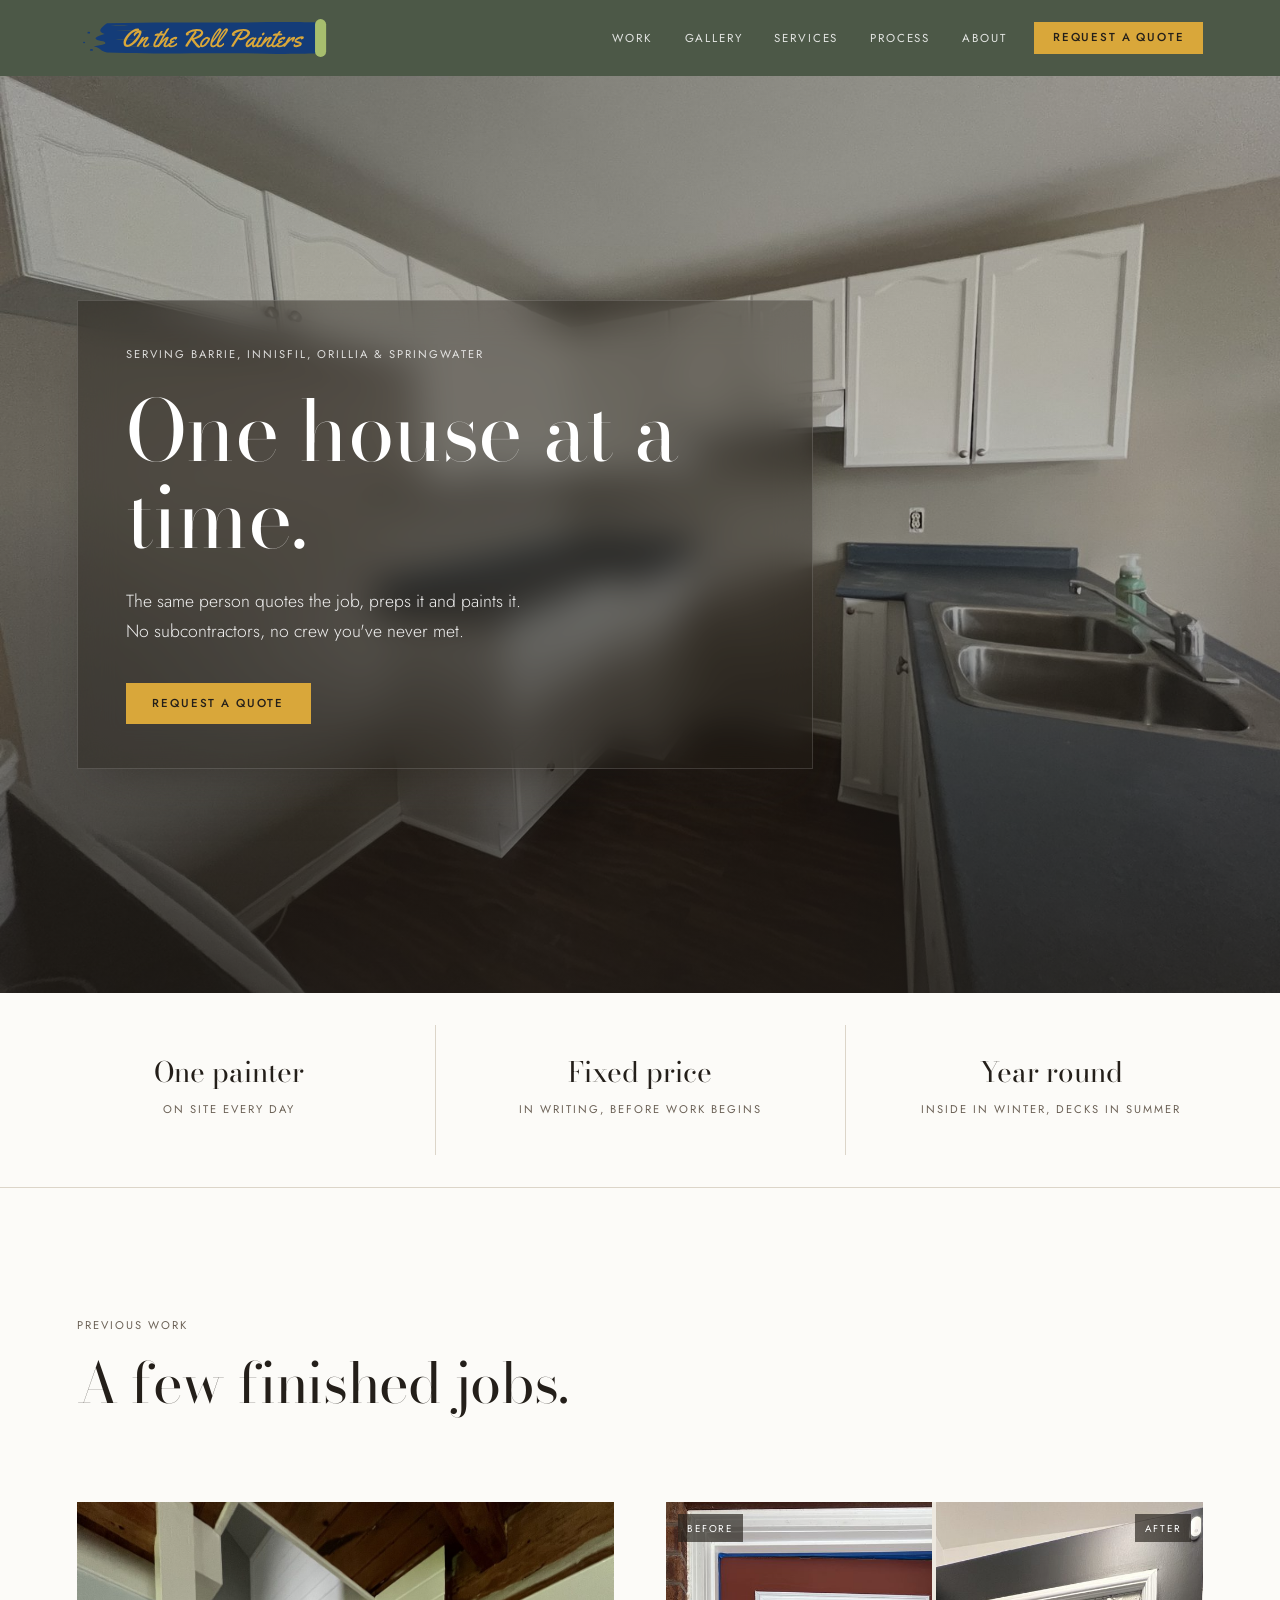
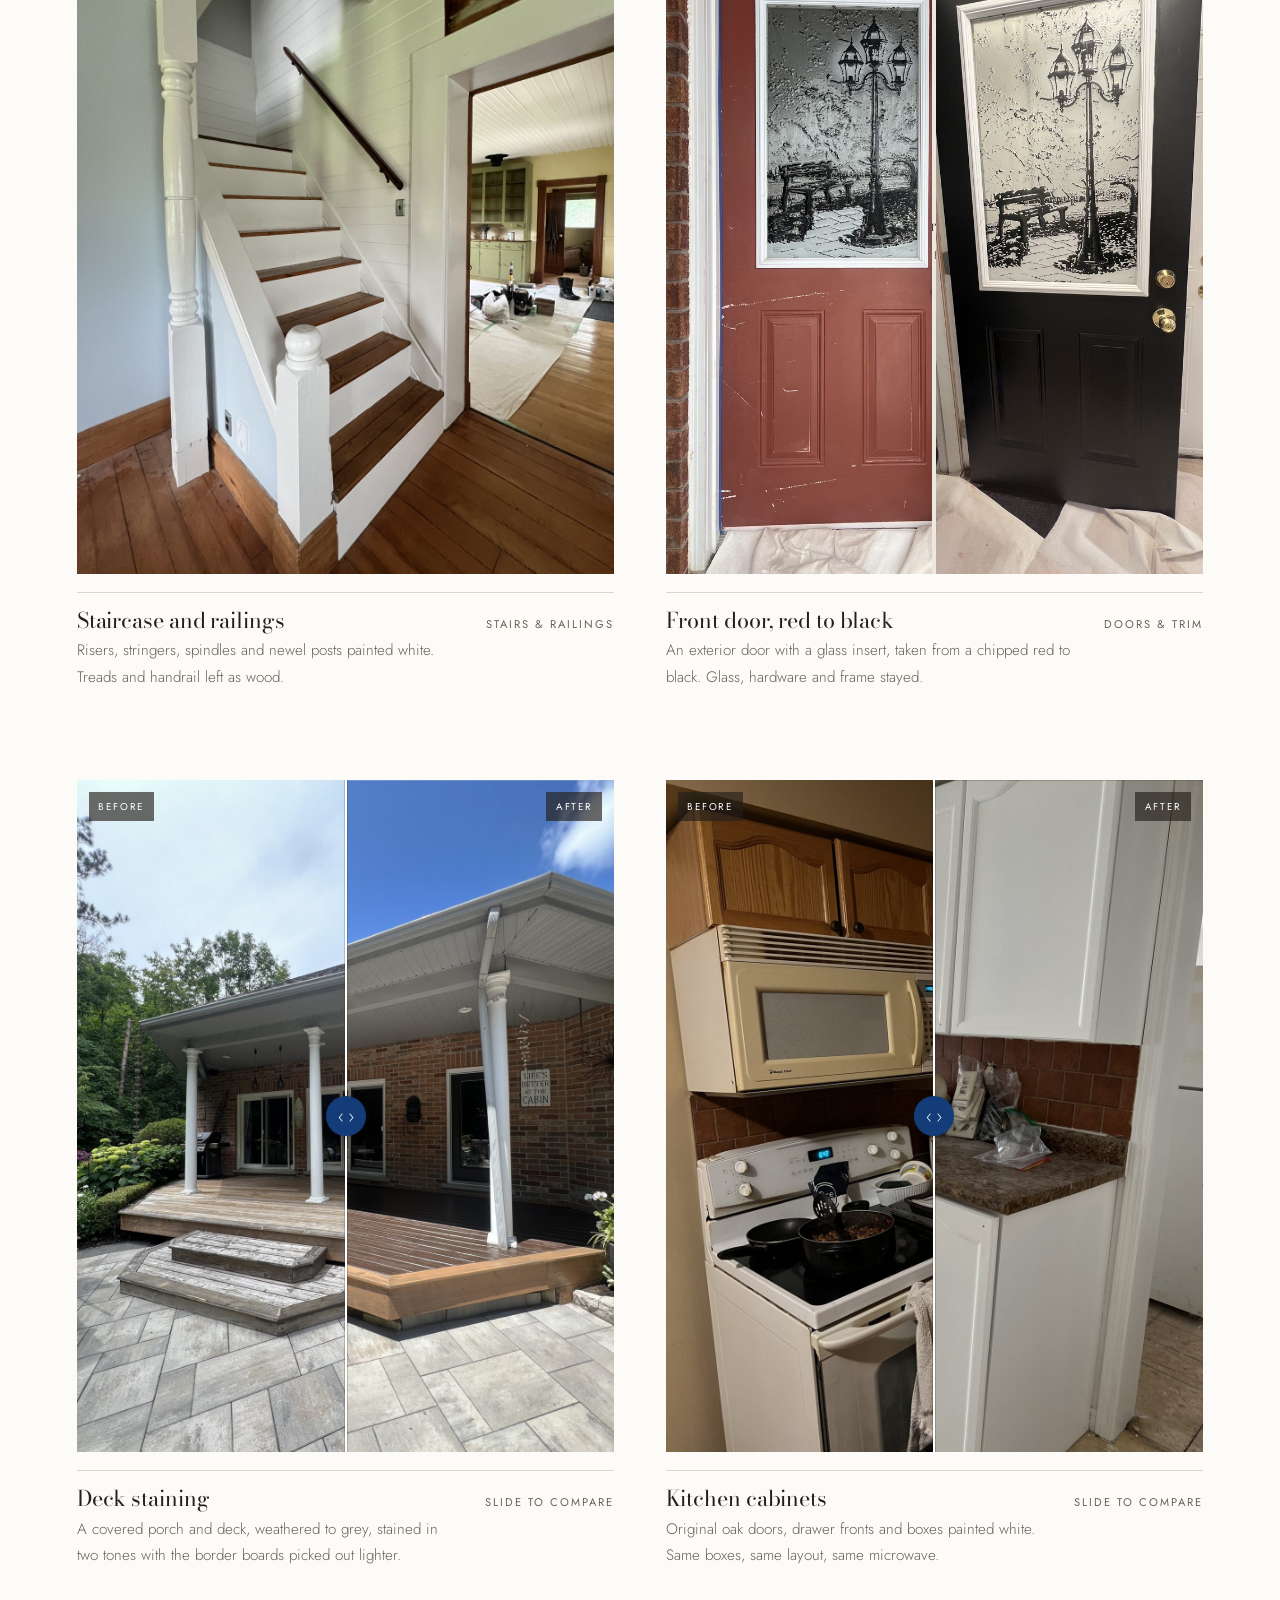
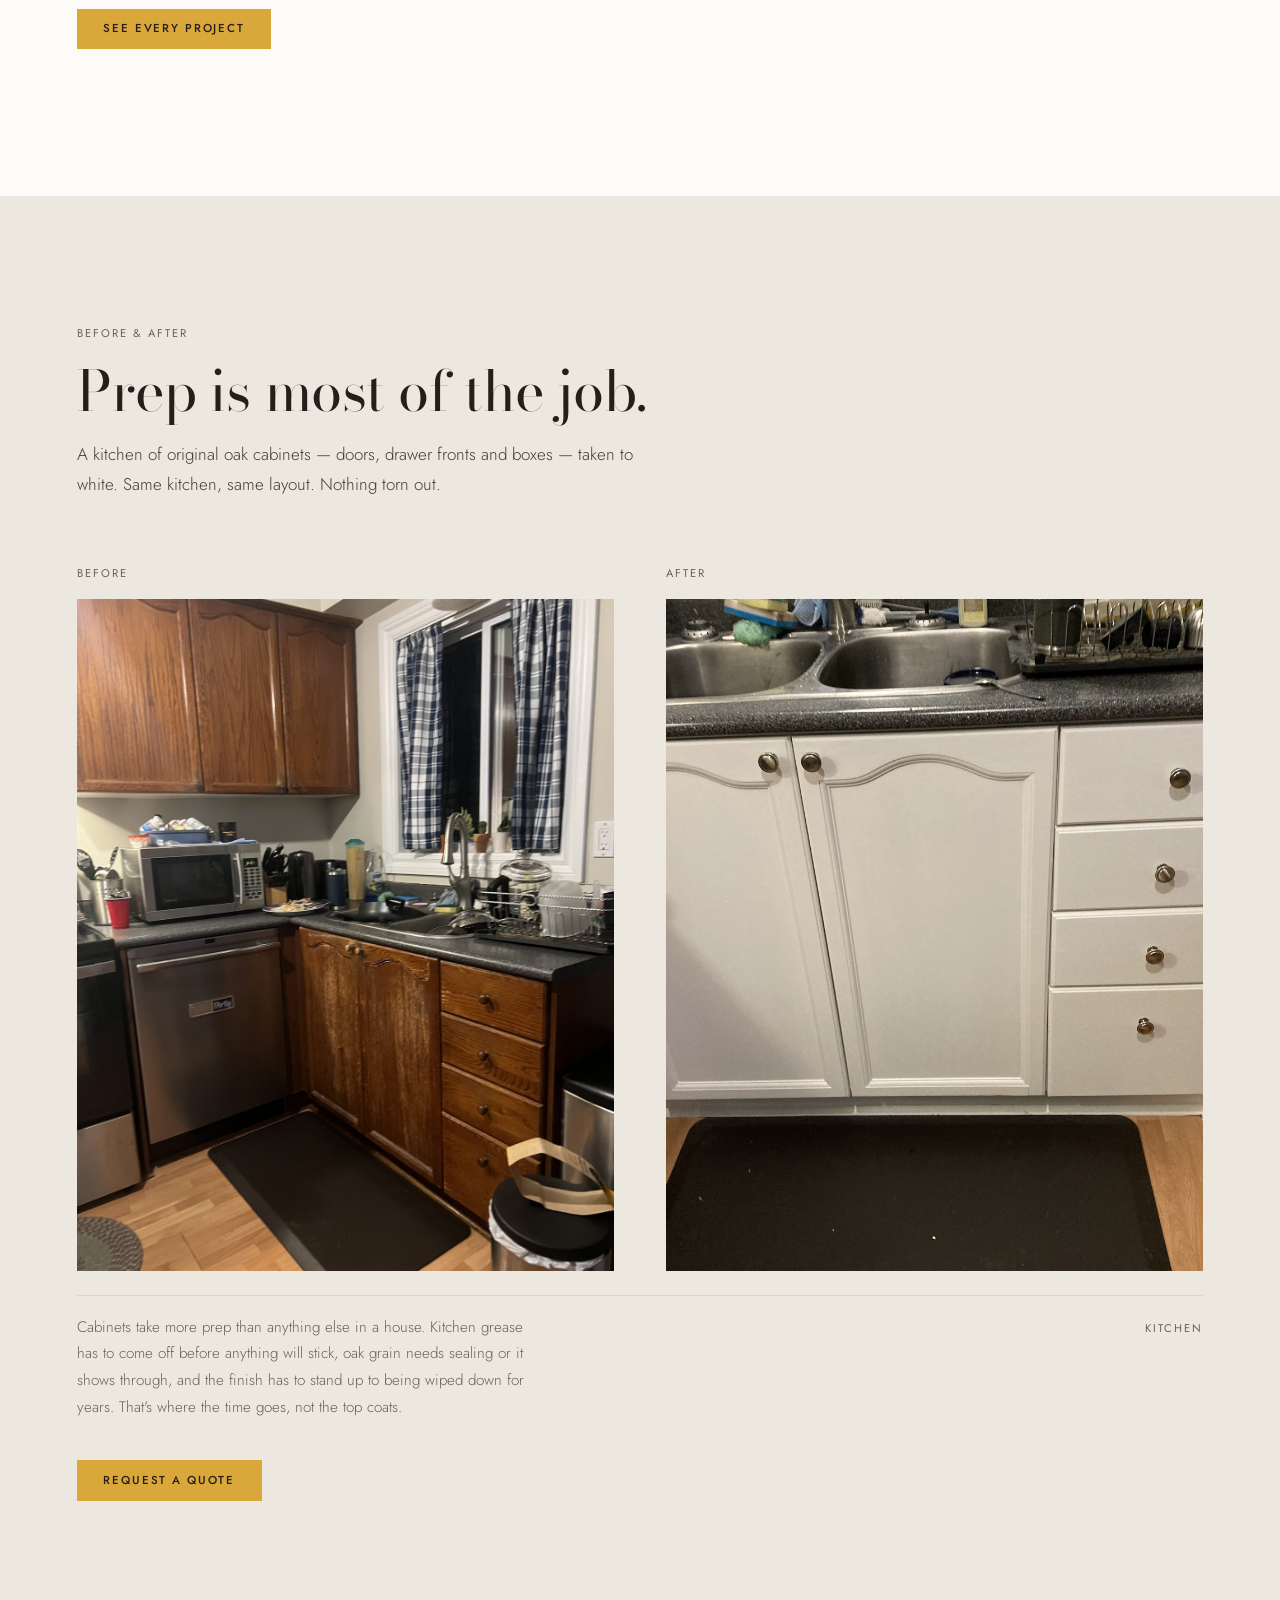
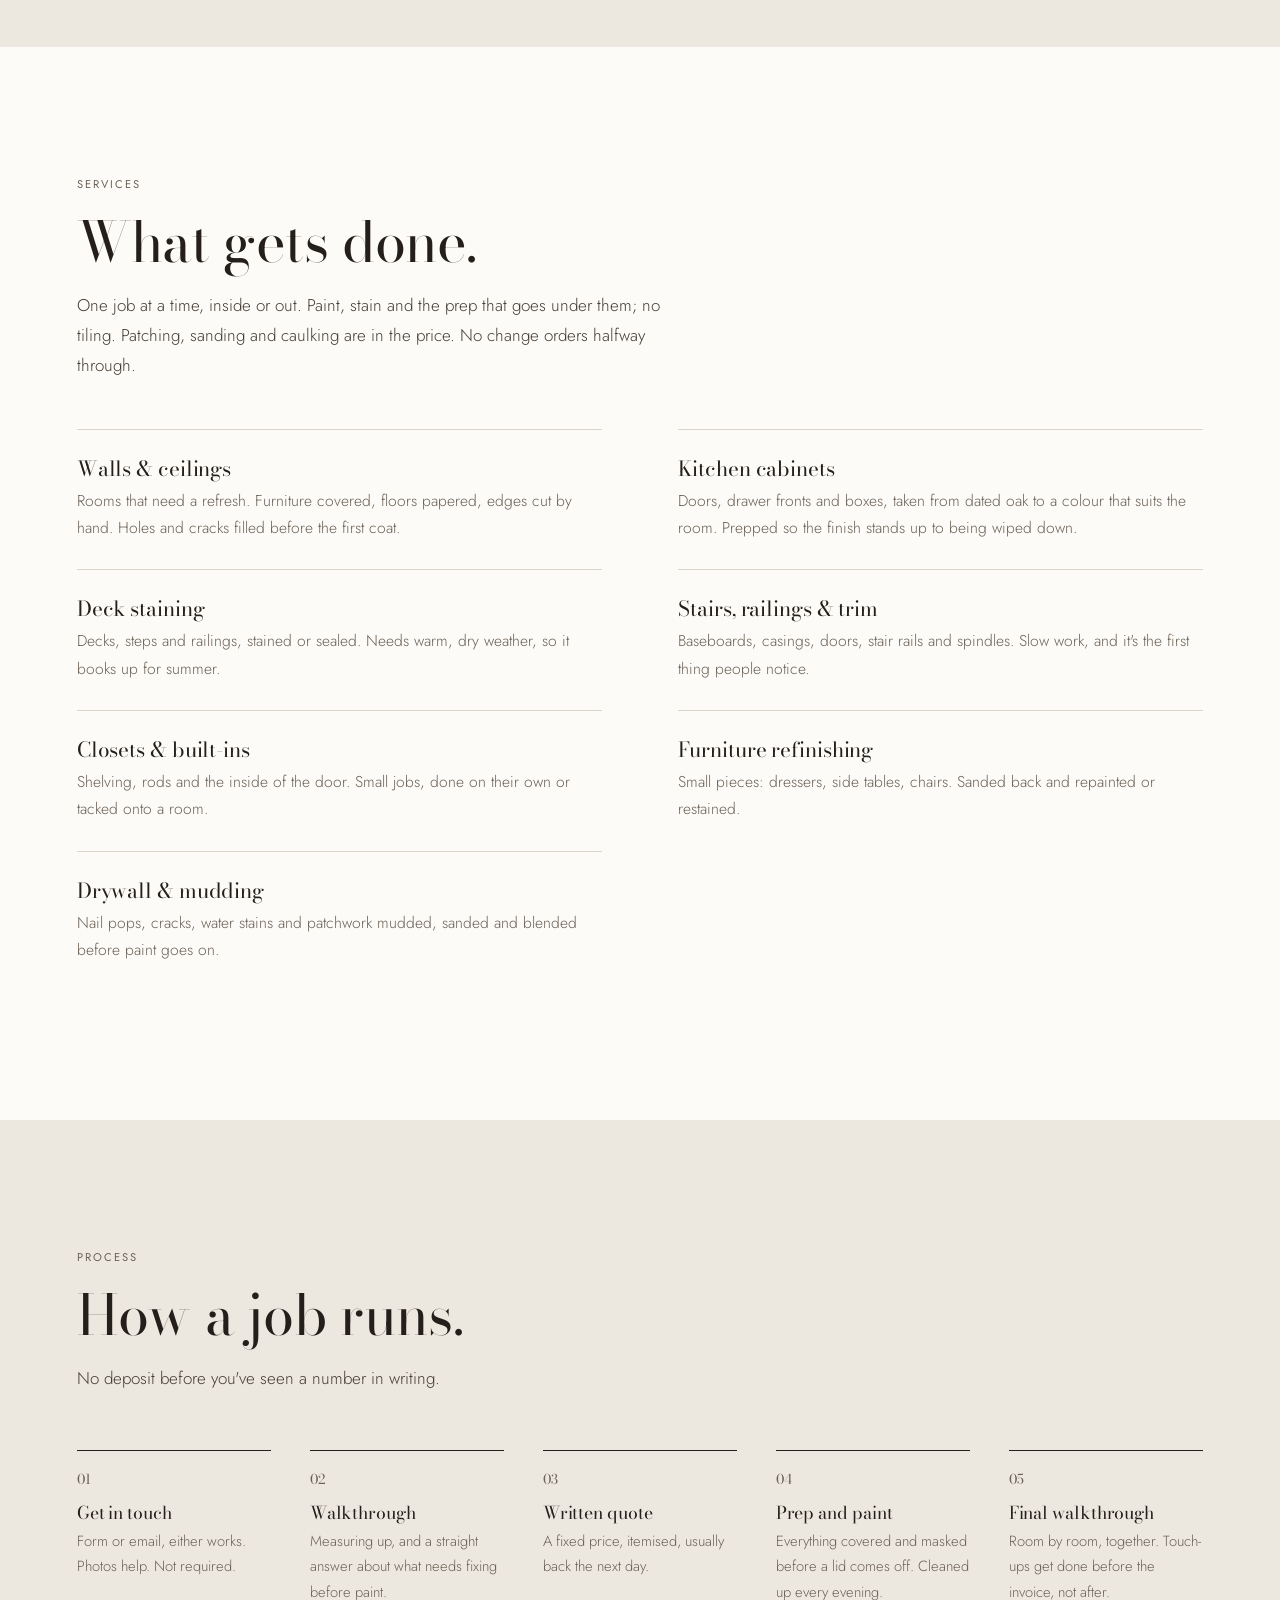
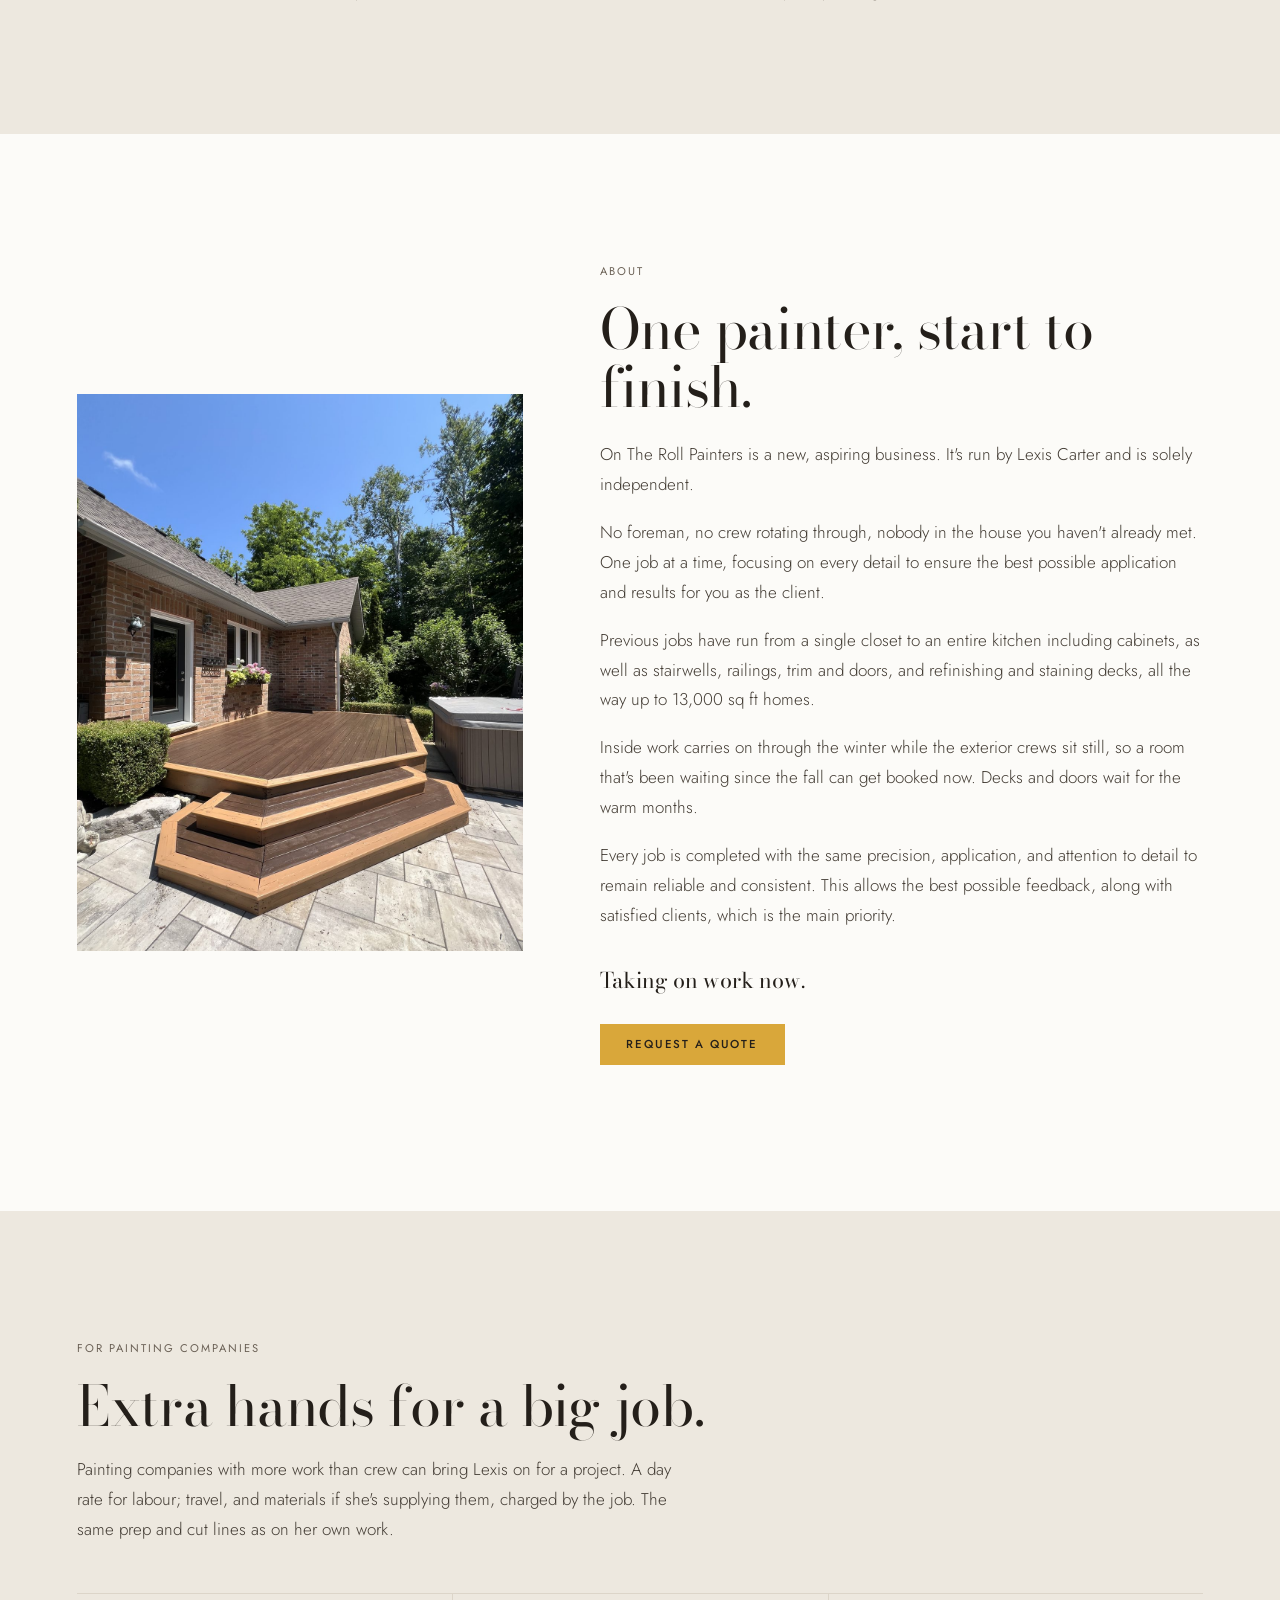
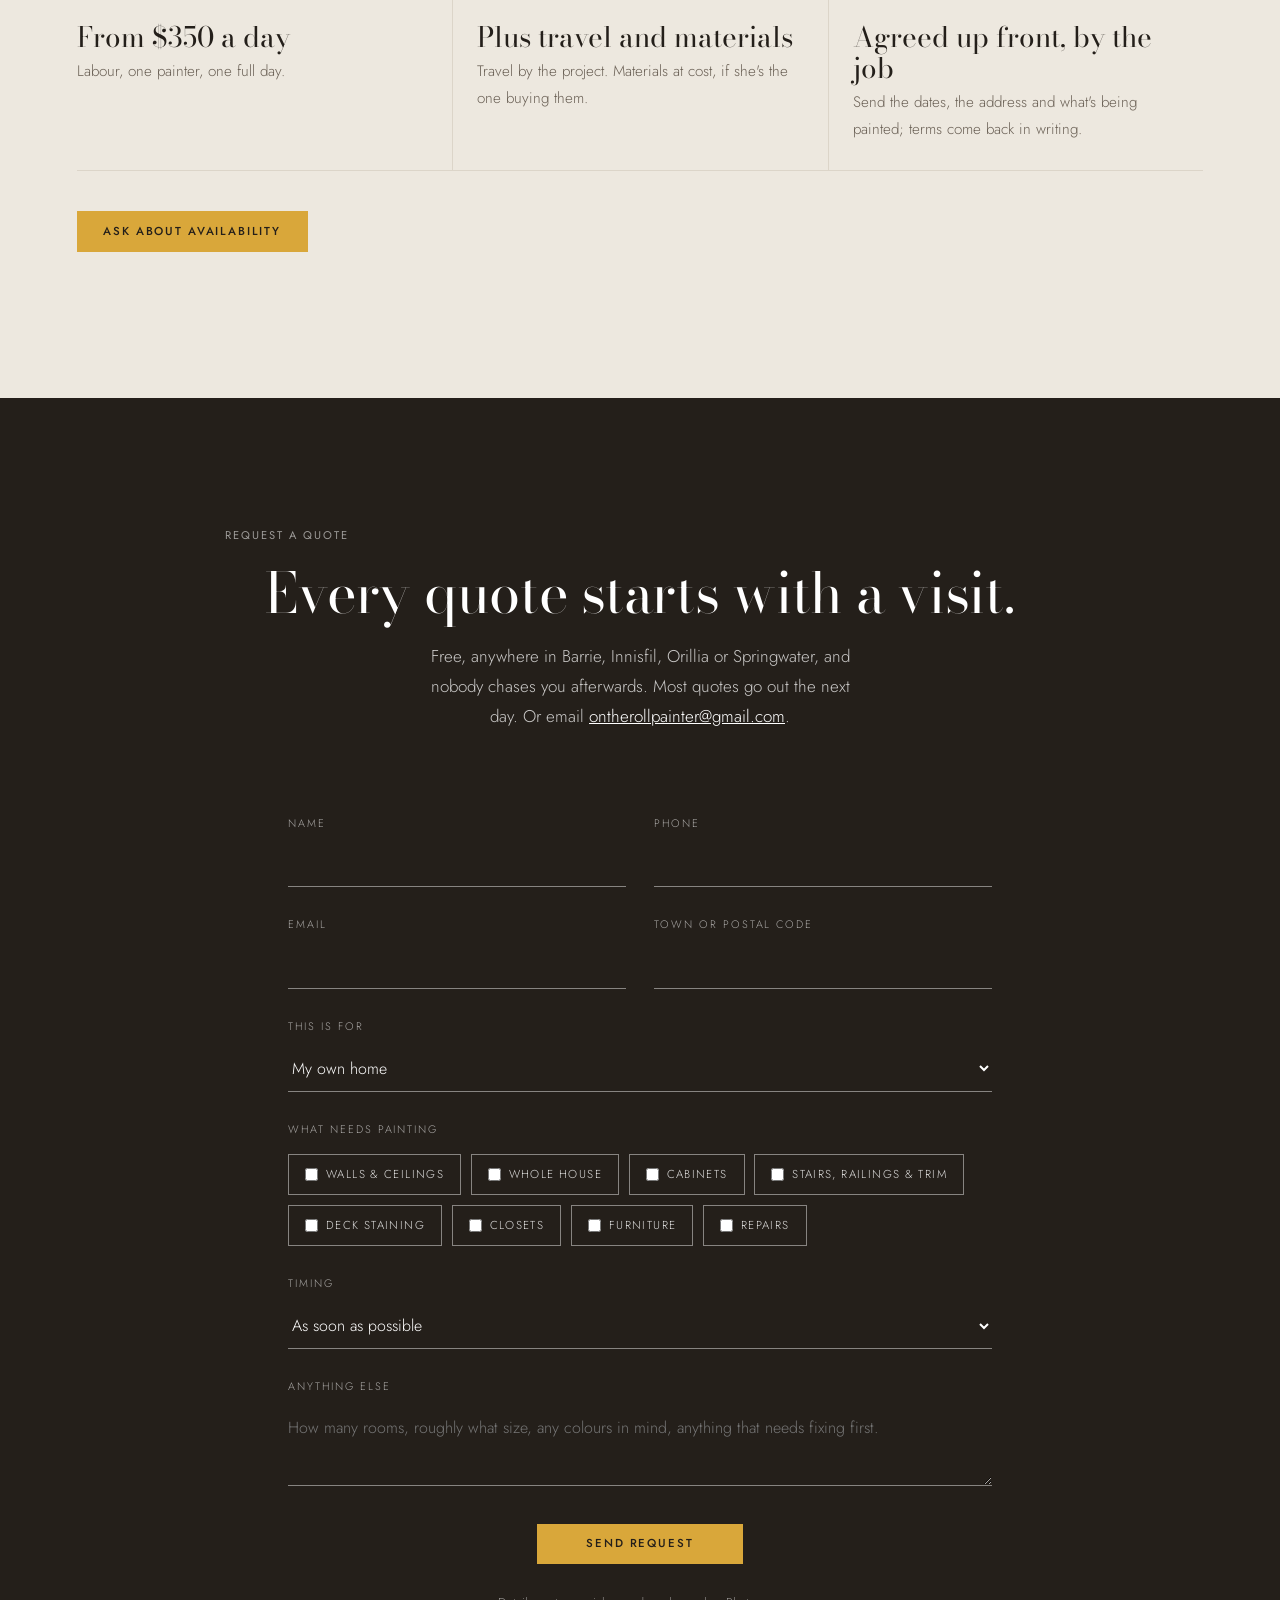
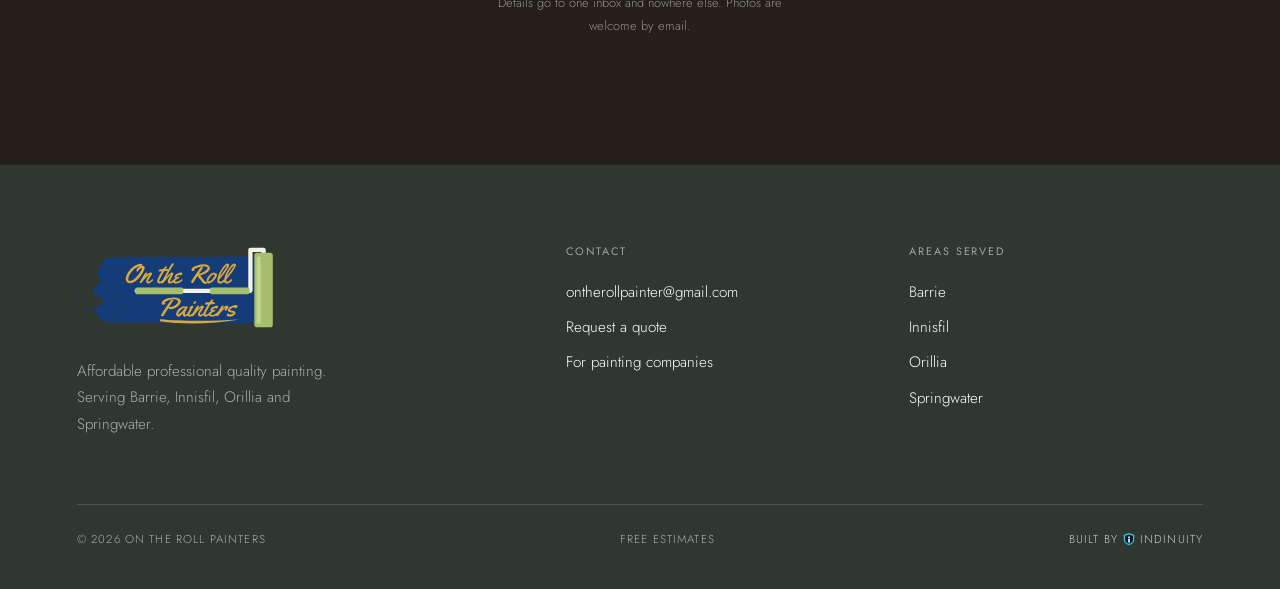
==== commit 7cb9b950: "About section: Lexis's own wording Her edits applied as written, with grammar fixes only (an article" ====
--- a/index.html
+++ b/index.html
@@ -320,12 +320,11 @@
            third person and keep them true. Do not add "our team" or "our experienced
            staff" — there is one painter, and that is the selling point. -->
       <h2>One painter, start to finish.</h2>
-      <p>On The Roll Painters is new. It's run by Lexis Carter, who does all of the work.</p>
-      <p>No foreman, no crew rotating through, nobody in the house you haven't already met. One job at a time, so yours isn't getting rushed to reach the next one.</p>
-      <!-- FILL: adjust this line to match the projects you have actually completed, or delete it. -->
-      <p>Previous jobs have run from a single closet to a whole kitchen, with stairwells, railings and decks along the way.</p>
+      <p>On The Roll Painters is a new, aspiring business. It's run by Lexis Carter and is solely independent.</p>
+      <p>No foreman, no crew rotating through, nobody in the house you haven't already met. One job at a time, focusing on every detail to ensure the best possible application and results for you as the client.</p>
+      <p>Previous jobs have run from a single closet to an entire kitchen including cabinets, as well as stairwells, railings, trim and doors, and refinishing and staining decks, all the way up to 13,000 sq ft homes.</p>
       <p>Inside work carries on through the winter while the exterior crews sit still, so a room that's been waiting since the fall can get booked now. Decks and doors wait for the warm months.</p>
-      <p>If a finish fails because of how it went on, it gets fixed. That's the warranty. There's no small print under it.</p>
+      <p>Every job is completed with the same precision, application, and attention to detail to remain reliable and consistent. This allows the best possible feedback, along with satisfied clients, which is the main priority.</p>
       <p class="signoff">Taking on work now.</p>
       <p class="cta-row"><a class="btn" href="#quote">Request a quote</a></p>
     </div>
